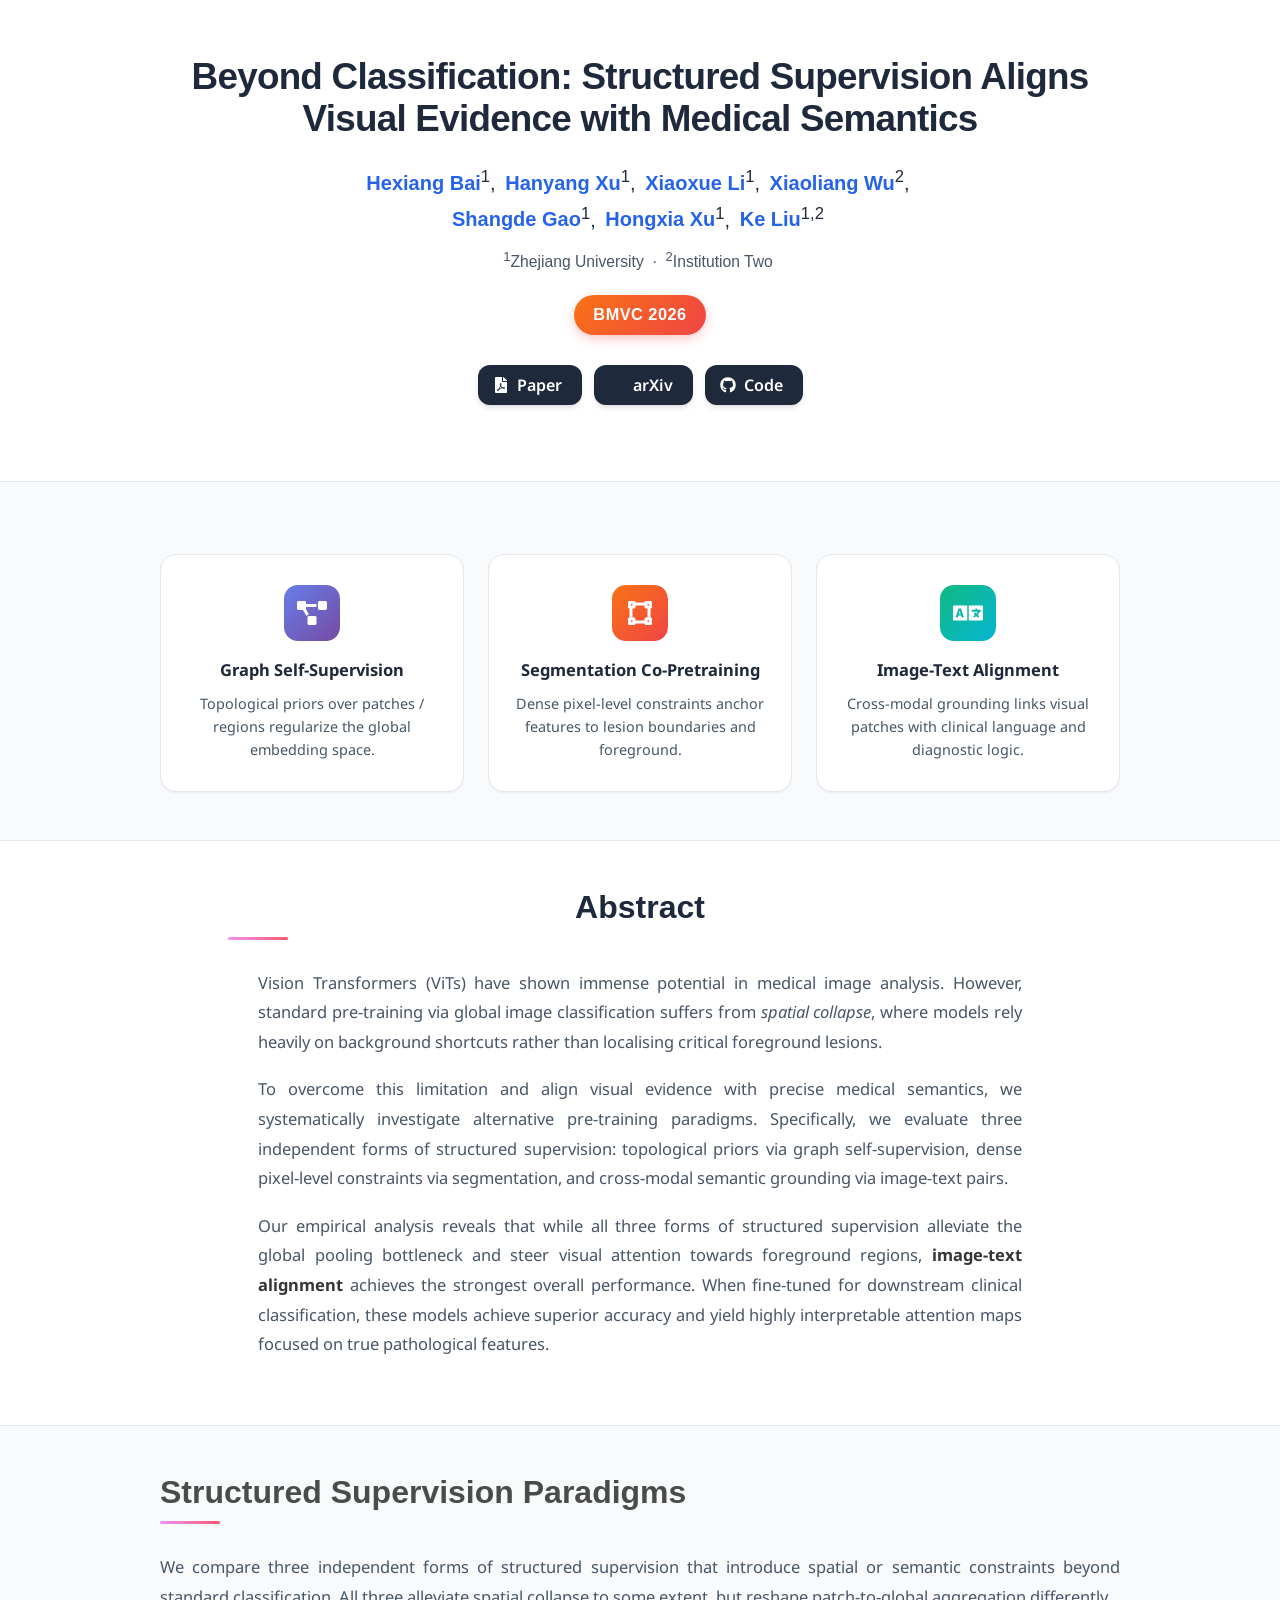
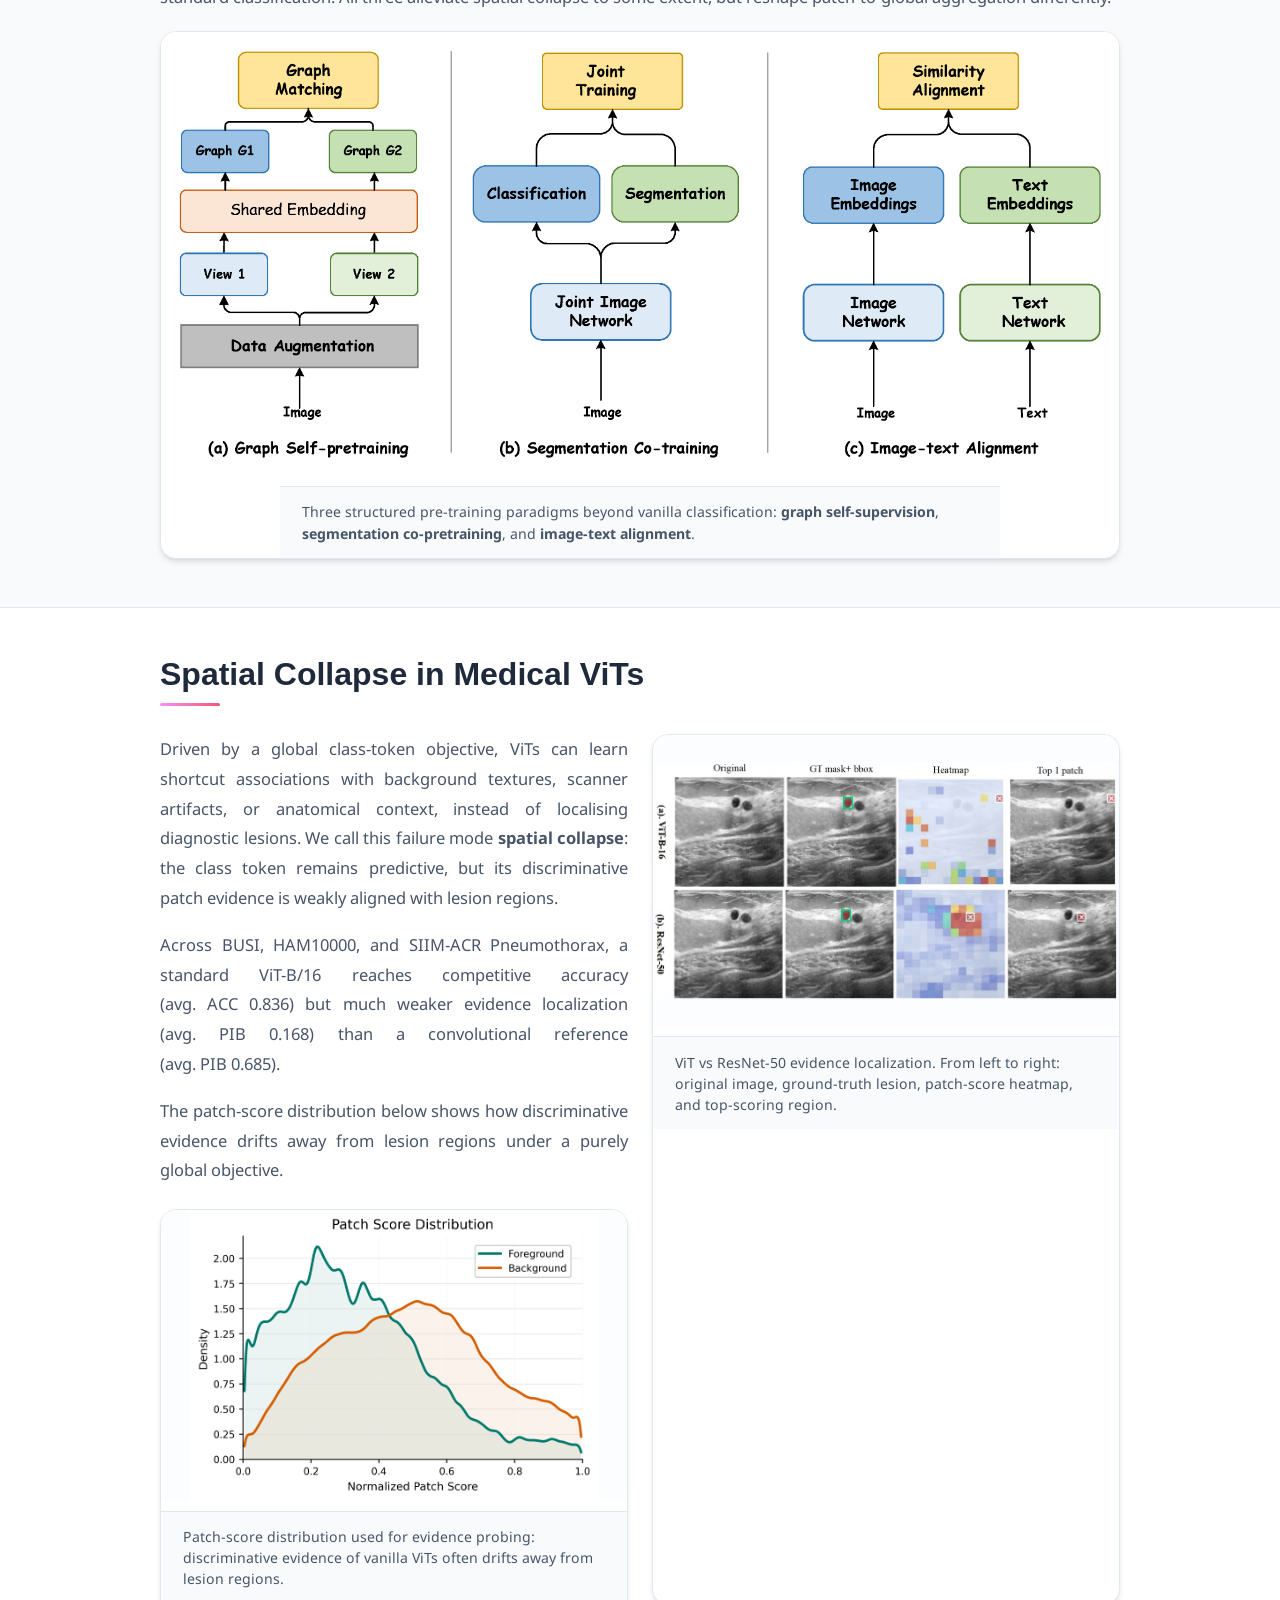
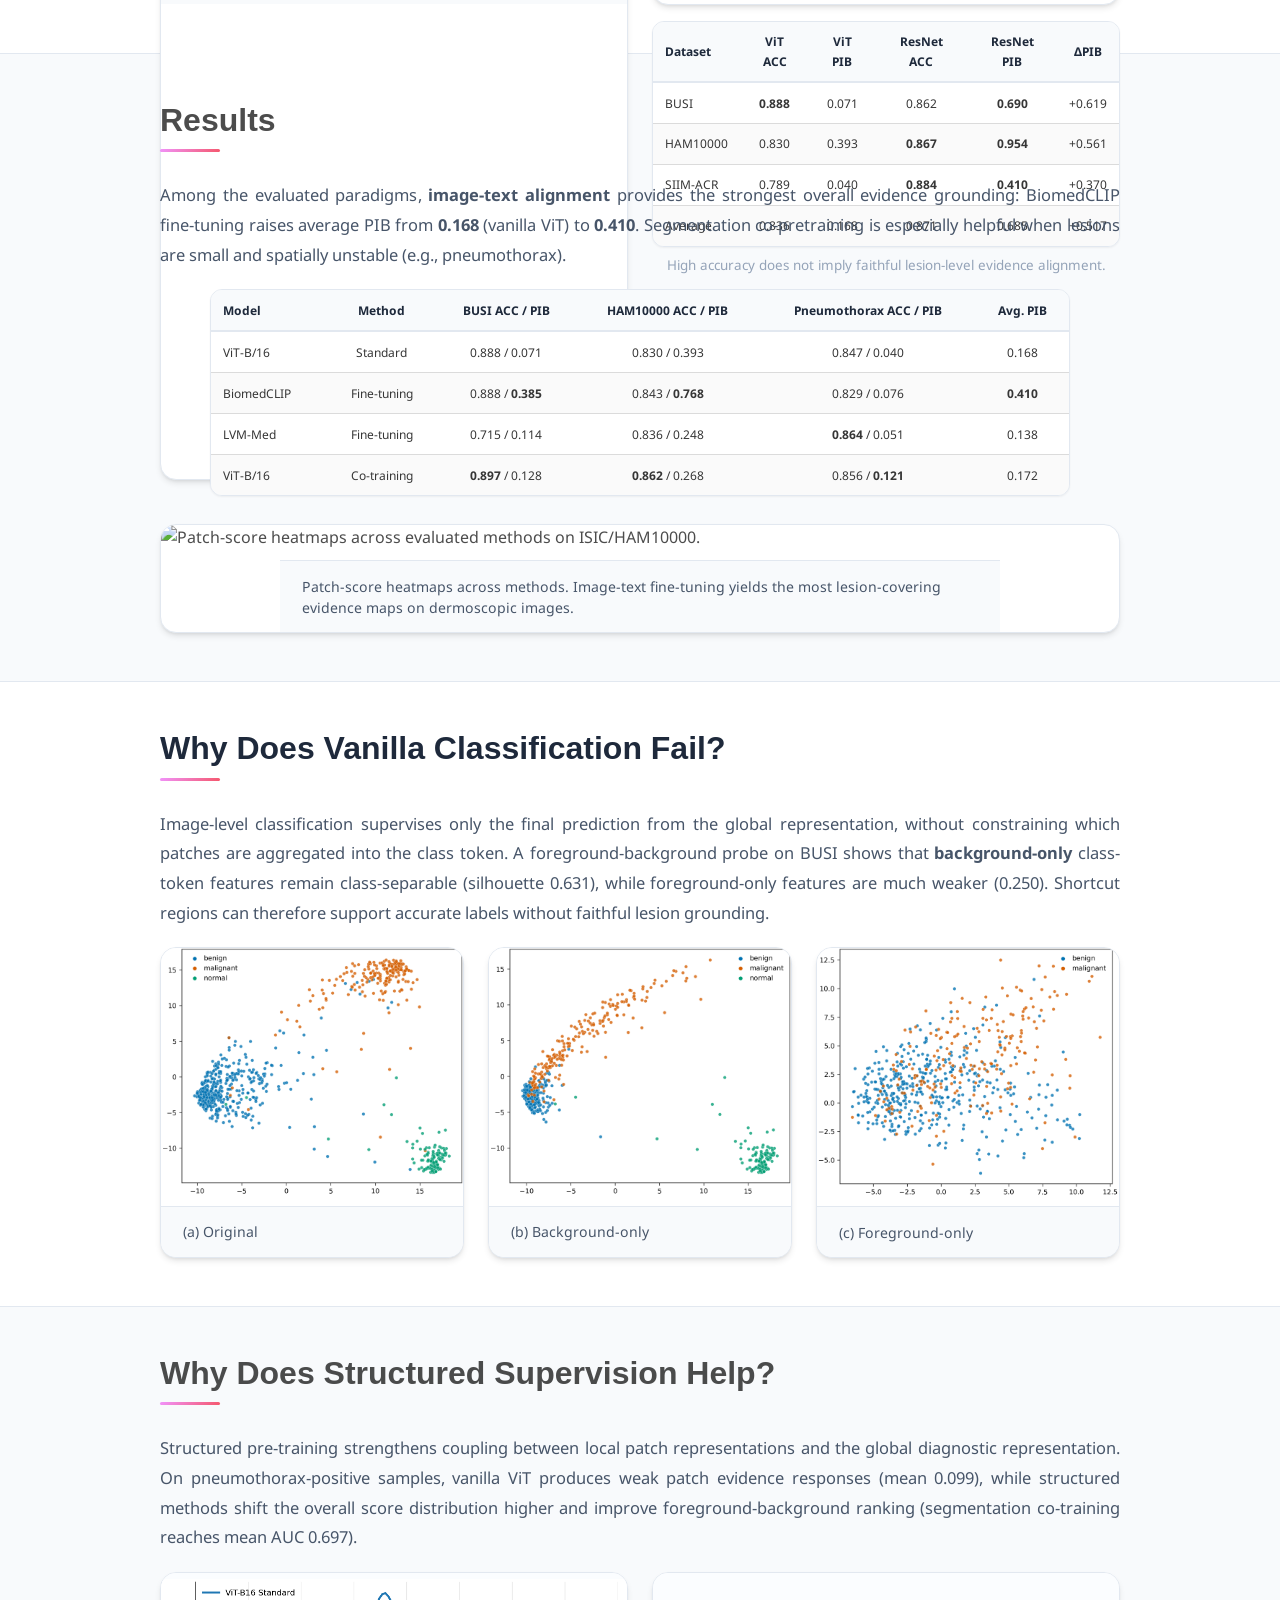
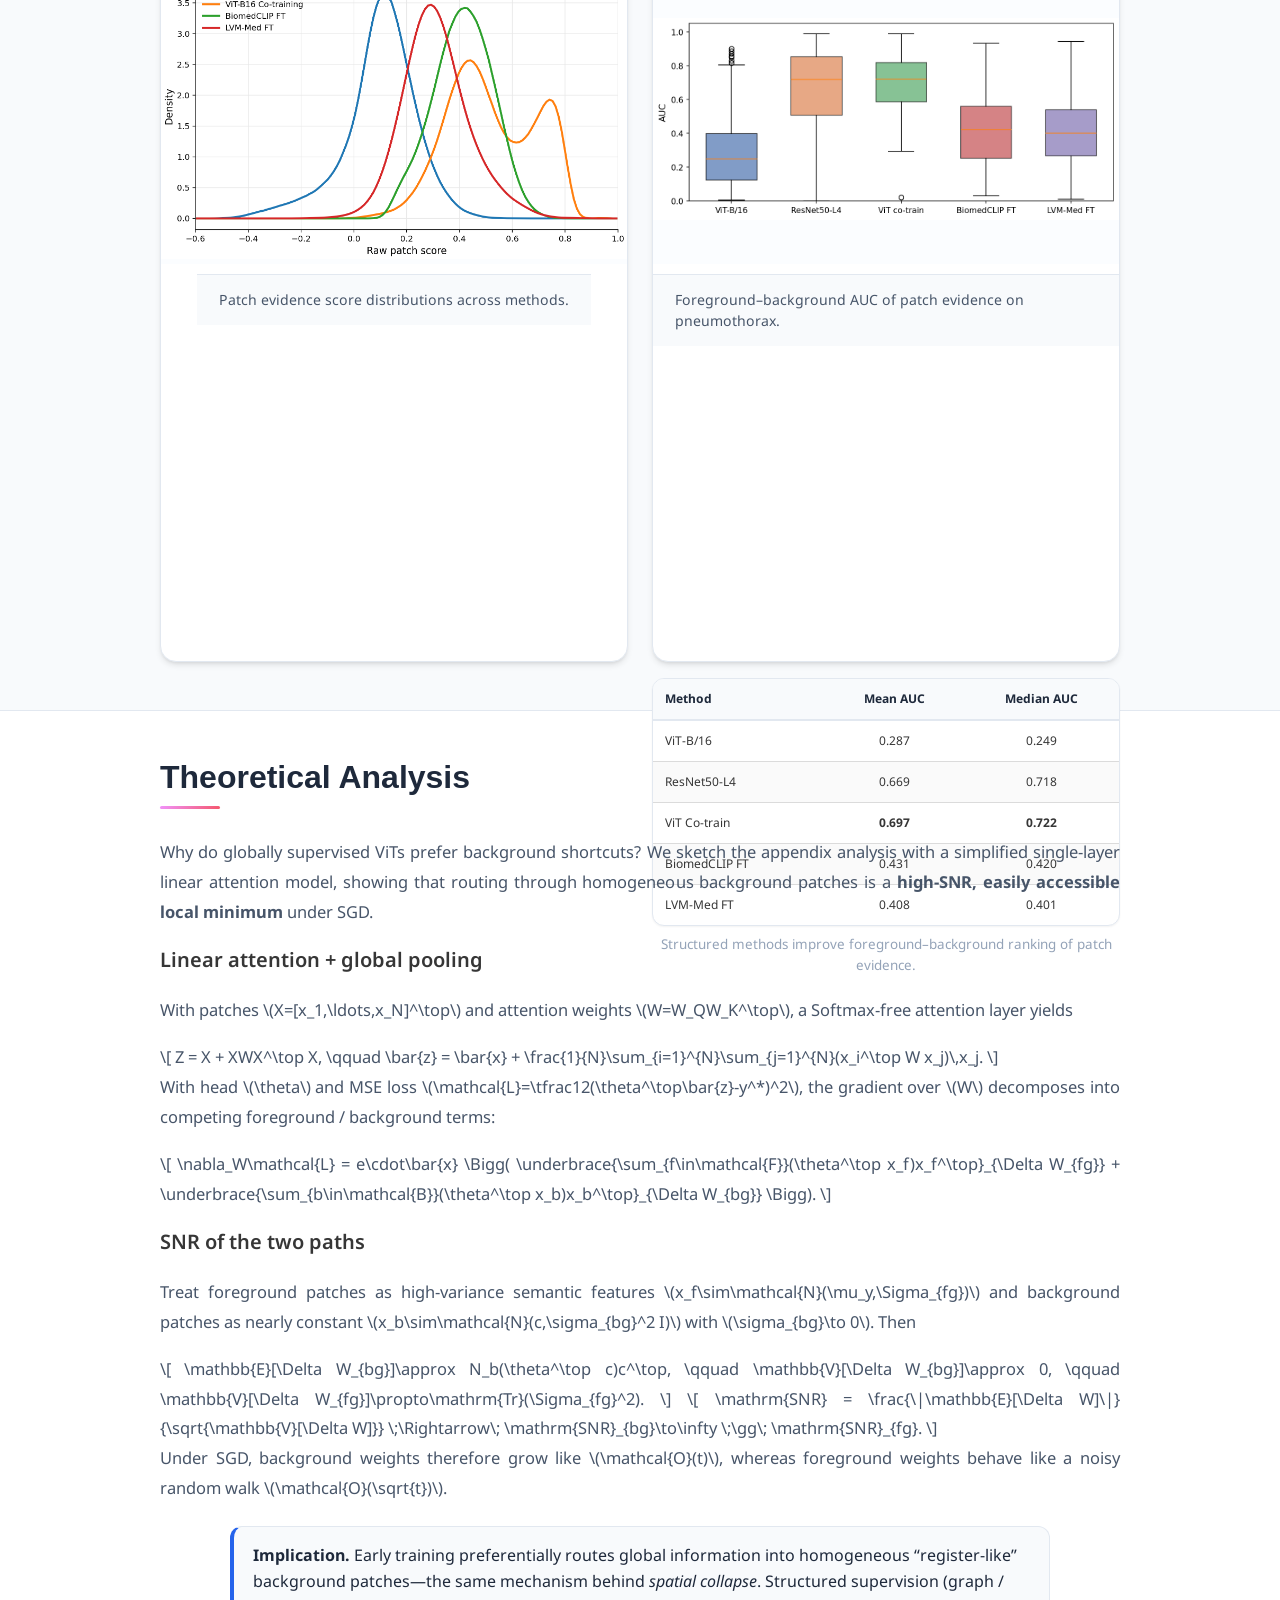
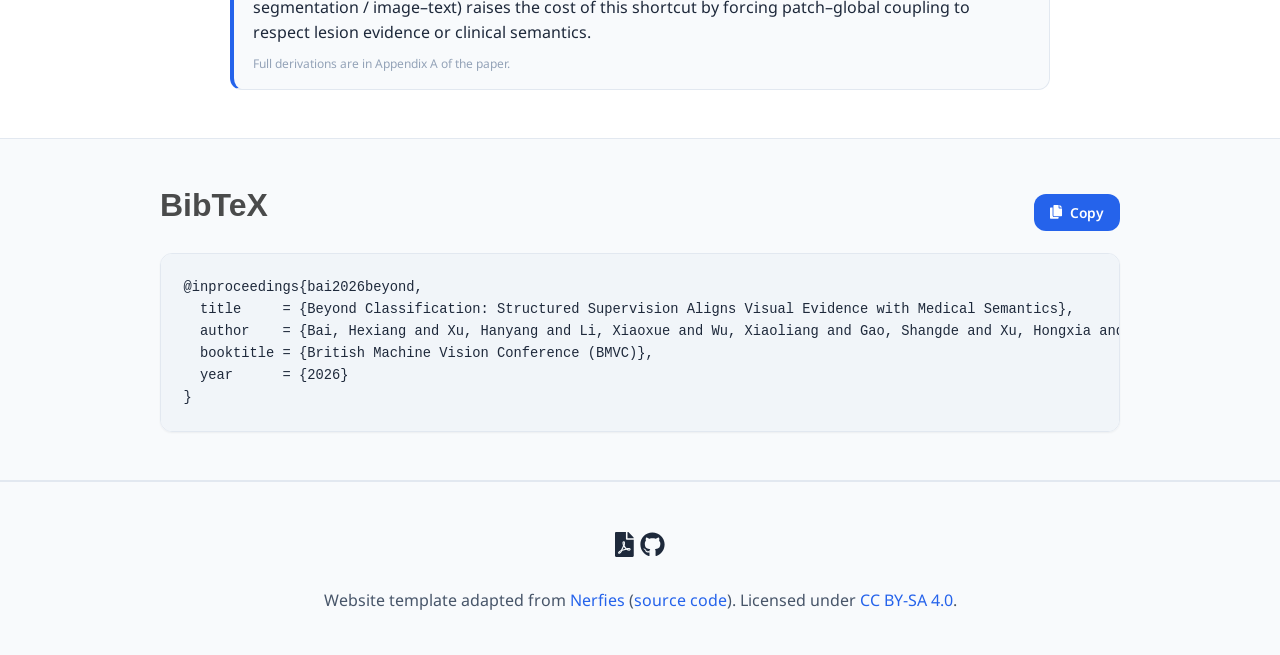
==== projects/Beyond-Classification/index.html @ f0ad997d "Bust CSS/JS cache" ====
<!DOCTYPE html>
<html lang="en">
<head>
  <meta charset="utf-8">
  <meta name="viewport" content="width=device-width, initial-scale=1">
  <meta name="description"
        content="Beyond Classification: Structured Supervision Aligns Visual Evidence with Medical Semantics. BMVC 2026.">
  <meta name="keywords" content="BMVC, Vision Transformer, Medical Imaging, Structured Supervision, Spatial Collapse, Image-Text Alignment">
  <title>Beyond Classification: Structured Supervision Aligns Visual Evidence with Medical Semantics</title>

  <link rel="preconnect" href="https://fonts.googleapis.com">
  <link rel="preconnect" href="https://fonts.gstatic.com" crossorigin>
  <link href="https://fonts.googleapis.com/css?family=Google+Sans:400,500,700|Noto+Sans:400,500,600,700&display=swap" rel="stylesheet">

  <link rel="stylesheet" href="./static/css/bulma.min.css">
  <link rel="stylesheet" href="./static/css/bulma-carousel.min.css">
  <link rel="stylesheet" href="./static/css/bulma-slider.min.css">
  <link rel="stylesheet" href="./static/css/fontawesome.all.min.css">
  <link rel="stylesheet" href="https://cdn.jsdelivr.net/gh/jpswalsh/academicons@1/css/academicons.min.css">
  <link rel="stylesheet" href="./static/css/index.css?v=20260819">
  <link rel="icon" href="./static/images/favicon.svg">

  <script defer src="https://ajax.googleapis.com/ajax/libs/jquery/3.5.1/jquery.min.js"></script>
  <script defer src="./static/js/fontawesome.all.min.js"></script>
  <script defer src="./static/js/bulma-carousel.min.js"></script>
  <script defer src="./static/js/bulma-slider.min.js"></script>
  <script defer src="./static/js/index.js?v=20260819"></script>
  <script>
    MathJax = {
      tex: { inlineMath: [['$', '$'], ['\\(', '\\)']], displayMath: [['$$', '$$'], ['\\[', '\\]']] },
      svg: { fontCache: 'global' }
    };
  </script>
  <script defer src="https://cdn.jsdelivr.net/npm/mathjax@3/es5/tex-svg.js"></script>
</head>
<body>

  <button class="scroll-to-top" onclick="scrollToTop()" title="Scroll to top" aria-label="Scroll to top">
    <i class="fas fa-chevron-up"></i>
  </button>

  <main id="main-content">

  <!-- ==================== Hero ==================== -->
  <section class="hero">
    <div class="hero-body">
      <div class="container is-max-desktop">
        <div class="columns is-centered">
          <div class="column has-text-centered">

            <h1 class="title is-1 publication-title">
              Beyond Classification: Structured Supervision Aligns Visual Evidence with Medical Semantics
            </h1>

            <!-- TODO: fill real affiliations / homepage links -->
            <div class="is-size-5 publication-authors">
              <span class="author-block"><a href="https://acenbai.github.io/HexiangBai.github.io/" target="_blank">Hexiang Bai</a><sup>1</sup>,</span>
              <span class="author-block"><a href="#">Hanyang Xu</a><sup>1</sup>,</span>
              <span class="author-block"><a href="#">Xiaoxue Li</a><sup>1</sup>,</span>
              <span class="author-block"><a href="#">Xiaoliang Wu</a><sup>2</sup>,</span>
              <br>
              <span class="author-block"><a href="#">Shangde Gao</a><sup>1</sup>,</span>
              <span class="author-block"><a href="#">Hongxia Xu</a><sup>1</sup>,</span>
              <span class="author-block"><a href="#">Ke Liu</a><sup>1,2</sup></span>
            </div>

            <div class="publication-authors affiliations">
              <span class="author-block">
                <sup>1</sup>Zhejiang University &nbsp;&middot;&nbsp;
                <sup>2</sup>Institution Two
              </span>
            </div>

            <div class="is-size-6 publication-authors" style="margin-top: 0.5rem;">
              <span class="publication-venue">BMVC 2026</span>
            </div>

            <!-- Action Buttons -->
            <div class="column has-text-centered" style="margin-top: 0.5rem;">
              <div class="publication-links">
                <span class="link-block">
                  <a href="./static/pdf/paper.pdf" target="_blank"
                    class="external-link button is-normal is-rounded is-dark">
                    <span class="icon"><i class="fas fa-file-pdf"></i></span>
                    <span>Paper</span>
                  </a>
                </span>
                <span class="link-block">
                  <a href="#" class="external-link button is-normal is-rounded is-dark" title="Coming soon">
                    <span class="icon"><i class="ai ai-arxiv"></i></span>
                    <span>arXiv</span>
                  </a>
                </span>
                <span class="link-block">
                  <a href="#" class="external-link button is-normal is-rounded is-dark" title="Coming soon">
                    <span class="icon"><i class="fab fa-github"></i></span>
                    <span>Code</span>
                  </a>
                </span>
              </div>
            </div>

          </div>
        </div>
      </div>
    </div>
  </section>

  <!-- ==================== Highlights ==================== -->
  <section class="section hero is-light">
    <div class="container is-max-desktop">
      <div class="highlights-grid">
        <div class="highlight-card">
          <div class="highlight-icon icon-graph">
            <i class="fas fa-project-diagram"></i>
          </div>
          <h4>Graph Self-Supervision</h4>
          <p>Topological priors over patches / regions regularize the global embedding space.</p>
        </div>
        <div class="highlight-card">
          <div class="highlight-icon icon-seg">
            <i class="fas fa-vector-square"></i>
          </div>
          <h4>Segmentation Co-Pretraining</h4>
          <p>Dense pixel-level constraints anchor features to lesion boundaries and foreground.</p>
        </div>
        <div class="highlight-card">
          <div class="highlight-icon icon-text">
            <i class="fas fa-language"></i>
          </div>
          <h4>Image-Text Alignment</h4>
          <p>Cross-modal grounding links visual patches with clinical language and diagnostic logic.</p>
        </div>
      </div>
    </div>
  </section>

  <!-- ==================== Abstract ==================== -->
  <section class="section">
    <div class="container is-max-desktop">
      <div class="columns is-centered has-text-centered">
        <div class="column is-four-fifths">
          <h2 class="title is-3">Abstract</h2>
          <div class="content has-text-justified">
            <p>
              Vision Transformers (ViTs) have shown immense potential in medical image analysis.
              However, standard pre-training via global image classification suffers from
              <i>spatial collapse</i>, where models rely heavily on background shortcuts rather than
              localising critical foreground lesions.
            </p>
            <p>
              To overcome this limitation and align visual evidence with precise medical semantics,
              we systematically investigate alternative pre-training paradigms. Specifically, we
              evaluate three independent forms of structured supervision: topological priors via
              graph self-supervision, dense pixel-level constraints via segmentation, and
              cross-modal semantic grounding via image-text pairs.
            </p>
            <p>
              Our empirical analysis reveals that while all three forms of structured supervision
              alleviate the global pooling bottleneck and steer visual attention towards foreground
              regions, <strong>image-text alignment</strong> achieves the strongest overall performance.
              When fine-tuned for downstream clinical classification, these models achieve superior
              accuracy and yield highly interpretable attention maps focused on true pathological features.
            </p>
          </div>
        </div>
      </div>
    </div>
  </section>

  <!-- ==================== Pipeline ==================== -->
  <section class="section hero is-light">
    <div class="container is-max-desktop">
      <div class="columns is-centered">
        <div class="column is-full-width">
          <h2 class="title is-3">Structured Supervision Paradigms</h2>
          <div class="content has-text-justified" style="margin-bottom: 1.25rem;">
            <p>
              We compare three independent forms of structured supervision that introduce spatial
              or semantic constraints beyond standard classification. All three alleviate spatial
              collapse to some extent, but reshape patch-to-global aggregation differently.
            </p>
          </div>
          <div class="figure-card">
            <img src="./static/images/pipeline.png"
                 alt="Overview of three structured pre-training paradigms."
                 loading="lazy">
            <div class="figure-caption">
              Three structured pre-training paradigms beyond vanilla classification:
              <b>graph self-supervision</b>, <b>segmentation co-pretraining</b>, and
              <b>image-text alignment</b>.
            </div>
          </div>
        </div>
      </div>
    </div>
  </section>

  <!-- ==================== Spatial Collapse ==================== -->
  <section class="section">
    <div class="container is-max-desktop">
      <div class="columns is-centered">
        <div class="column is-full-width">
          <h2 class="title is-3">Spatial Collapse in Medical ViTs</h2>
          <div class="columns fig-pair">
            <div class="column is-half">
              <div class="content has-text-justified">
                <p>
                  Driven by a global class-token objective, ViTs can learn shortcut associations with
                  background textures, scanner artifacts, or anatomical context, instead of localising
                  diagnostic lesions. We call this failure mode <b>spatial collapse</b>: the class token
                  remains predictive, but its discriminative patch evidence is weakly aligned with
                  lesion regions.
                </p>
                <p>
                  Across BUSI, HAM10000, and SIIM-ACR Pneumothorax, a standard ViT-B/16 reaches
                  competitive accuracy (avg.&nbsp;ACC&nbsp;0.836) but much weaker evidence localization
                  (avg.&nbsp;PIB&nbsp;0.168) than a convolutional reference (avg.&nbsp;PIB&nbsp;0.685).
                </p>
                <p>
                  The patch-score distribution below shows how discriminative evidence drifts away
                  from lesion regions under a purely global objective.
                </p>
              </div>
              <div class="figure-card" style="margin-top: 1rem;">
                <img src="./static/images/patch_score_distribution_BUSI_cvpr.png"
                     alt="Patch score distribution on BUSI."
                     loading="lazy">
                <div class="figure-caption">
                  Patch-score distribution used for evidence probing: discriminative evidence of
                  vanilla ViTs often drifts away from lesion regions.
                </div>
              </div>
            </div>
            <div class="column is-half">
              <div class="figure-card">
                <img src="./static/images/vit_res_heatmap.png"
                     alt="Qualitative comparison of ViT and ResNet evidence localization."
                     loading="lazy">
                <div class="figure-caption">
                  ViT vs ResNet-50 evidence localization. From left to right: original image,
                  ground-truth lesion, patch-score heatmap, and top-scoring region.
                </div>
              </div>
              <div class="table-wrap" style="margin-top: 1rem;">
                <table class="table is-striped is-fullwidth is-size-7">
                  <thead>
                    <tr>
                      <th>Dataset</th>
                      <th>ViT ACC</th>
                      <th>ViT PIB</th>
                      <th>ResNet ACC</th>
                      <th>ResNet PIB</th>
                      <th>ΔPIB</th>
                    </tr>
                  </thead>
                  <tbody>
                    <tr>
                      <td>BUSI</td>
                      <td><b>0.888</b></td>
                      <td>0.071</td>
                      <td>0.862</td>
                      <td><b>0.690</b></td>
                      <td>+0.619</td>
                    </tr>
                    <tr>
                      <td>HAM10000</td>
                      <td>0.830</td>
                      <td>0.393</td>
                      <td><b>0.867</b></td>
                      <td><b>0.954</b></td>
                      <td>+0.561</td>
                    </tr>
                    <tr>
                      <td>SIIM-ACR</td>
                      <td>0.789</td>
                      <td>0.040</td>
                      <td><b>0.884</b></td>
                      <td><b>0.410</b></td>
                      <td>+0.370</td>
                    </tr>
                    <tr>
                      <td>Average</td>
                      <td>0.836</td>
                      <td>0.168</td>
                      <td>0.871</td>
                      <td>0.685</td>
                      <td>+0.517</td>
                    </tr>
                  </tbody>
                </table>
              </div>
              <p class="table-caption">
                High accuracy does not imply faithful lesion-level evidence alignment.
              </p>
            </div>
          </div>

        </div>
      </div>
    </div>
  </section>

  <!-- ==================== Results ==================== -->
  <section class="section hero is-light">
    <div class="container is-max-desktop">
      <div class="columns is-centered">
        <div class="column is-full-width">
          <h2 class="title is-3">Results</h2>
          <div class="content has-text-justified" style="margin-bottom: 1.25rem;">
            <p>
              Among the evaluated paradigms, <b>image-text alignment</b> provides the strongest overall
              evidence grounding: BiomedCLIP fine-tuning raises average PIB from
              <b>0.168</b> (vanilla ViT) to <b>0.410</b>. Segmentation co-pretraining is especially
              helpful when lesions are small and spatially unstable (e.g., pneumothorax).
            </p>
          </div>

          <div class="table-wrap" style="margin-bottom: 1.75rem;">
            <table class="table is-striped is-fullwidth is-size-7">
              <thead>
                <tr>
                  <th>Model</th>
                  <th>Method</th>
                  <th>BUSI ACC / PIB</th>
                  <th>HAM10000 ACC / PIB</th>
                  <th>Pneumothorax ACC / PIB</th>
                  <th>Avg. PIB</th>
                </tr>
              </thead>
              <tbody>
                <tr>
                  <td>ViT-B/16</td>
                  <td>Standard</td>
                  <td>0.888 / 0.071</td>
                  <td>0.830 / 0.393</td>
                  <td>0.847 / 0.040</td>
                  <td>0.168</td>
                </tr>
                <tr>
                  <td>BiomedCLIP</td>
                  <td>Fine-tuning</td>
                  <td>0.888 / <b>0.385</b></td>
                  <td>0.843 / <b>0.768</b></td>
                  <td>0.829 / 0.076</td>
                  <td><b>0.410</b></td>
                </tr>
                <tr>
                  <td>LVM-Med</td>
                  <td>Fine-tuning</td>
                  <td>0.715 / 0.114</td>
                  <td>0.836 / 0.248</td>
                  <td><b>0.864</b> / 0.051</td>
                  <td>0.138</td>
                </tr>
                <tr>
                  <td>ViT-B/16</td>
                  <td>Co-training</td>
                  <td><b>0.897</b> / 0.128</td>
                  <td><b>0.862</b> / 0.268</td>
                  <td>0.856 / <b>0.121</b></td>
                  <td>0.172</td>
                </tr>
              </tbody>
            </table>
          </div>

          <div class="figure-card">
            <img src="./static/images/isic_four_methods_no_title_restyled.png"
                 alt="Patch-score heatmaps across evaluated methods on ISIC/HAM10000."
                 loading="lazy">
            <div class="figure-caption">
              Patch-score heatmaps across methods. Image-text fine-tuning yields the most
              lesion-covering evidence maps on dermoscopic images.
            </div>
          </div>
        </div>
      </div>
    </div>
  </section>

  <!-- ==================== Why Vanilla Fails ==================== -->
  <section class="section">
    <div class="container is-max-desktop">
      <div class="columns is-centered">
        <div class="column is-full-width">
          <h2 class="title is-3">Why Does Vanilla Classification Fail?</h2>
          <div class="content has-text-justified" style="margin-bottom: 1.25rem;">
            <p>
              Image-level classification supervises only the final prediction from the global
              representation, without constraining which patches are aggregated into the class token.
              A foreground-background probe on BUSI shows that <b>background-only</b> class-token
              features remain class-separable (silhouette 0.631), while foreground-only features are
              much weaker (0.250). Shortcut regions can therefore support accurate labels without
              faithful lesion grounding.
            </p>
          </div>

          <div class="columns">
            <div class="column">
              <div class="figure-card">
                <img src="./static/images/original_cls_pca.png" alt="PCA of original class tokens." loading="lazy">
                <div class="figure-caption">(a) Original</div>
              </div>
            </div>
            <div class="column">
              <div class="figure-card">
                <img src="./static/images/background_cls_pca.png" alt="PCA of background-only class tokens." loading="lazy">
                <div class="figure-caption">(b) Background-only</div>
              </div>
            </div>
            <div class="column">
              <div class="figure-card">
                <img src="./static/images/foreground_cls_pca.png" alt="PCA of foreground-only class tokens." loading="lazy">
                <div class="figure-caption">(c) Foreground-only</div>
              </div>
            </div>
          </div>
        </div>
      </div>
    </div>
  </section>

  <!-- ==================== Why Structured Helps ==================== -->
  <section class="section hero is-light">
    <div class="container is-max-desktop">
      <div class="columns is-centered">
        <div class="column is-full-width">
          <h2 class="title is-3">Why Does Structured Supervision Help?</h2>
          <div class="content has-text-justified" style="margin-bottom: 1.25rem;">
            <p>
              Structured pre-training strengthens coupling between local patch representations and
              the global diagnostic representation. On pneumothorax-positive samples, vanilla ViT
              produces weak patch evidence responses (mean 0.099), while structured methods shift
              the overall score distribution higher and improve foreground-background ranking
              (segmentation co-training reaches mean AUC 0.697).
            </p>
          </div>

          <div class="columns fig-pair">
            <div class="column">
              <div class="figure-card">
                <img src="./static/images/pneumothorax_raw_patch_score_distribution_four_models_no_title.png"
                     alt="Patch score distributions under different methods." loading="lazy">
                <div class="figure-caption">Patch evidence score distributions across methods.</div>
              </div>
            </div>
            <div class="column">
              <div class="figure-card">
                <img src="./static/images/pneumothorax_fg_bg_auc_boxplot_cvpr_exactold.png"
                     alt="Foreground-background AUC boxplot." loading="lazy">
                <div class="figure-caption">Foreground–background AUC of patch evidence on pneumothorax.</div>
              </div>
              <div class="table-wrap" style="margin-top: 1rem;">
                <table class="table is-striped is-fullwidth is-size-7">
                  <thead>
                    <tr>
                      <th>Method</th>
                      <th>Mean AUC</th>
                      <th>Median AUC</th>
                    </tr>
                  </thead>
                  <tbody>
                    <tr>
                      <td>ViT-B/16</td>
                      <td>0.287</td>
                      <td>0.249</td>
                    </tr>
                    <tr>
                      <td>ResNet50-L4</td>
                      <td>0.669</td>
                      <td>0.718</td>
                    </tr>
                    <tr>
                      <td>ViT Co-train</td>
                      <td><b>0.697</b></td>
                      <td><b>0.722</b></td>
                    </tr>
                    <tr>
                      <td>BiomedCLIP FT</td>
                      <td>0.431</td>
                      <td>0.420</td>
                    </tr>
                    <tr>
                      <td>LVM-Med FT</td>
                      <td>0.408</td>
                      <td>0.401</td>
                    </tr>
                  </tbody>
                </table>
              </div>
              <p class="table-caption">
                Structured methods improve foreground–background ranking of patch evidence.
              </p>
            </div>
          </div>
        </div>
      </div>
    </div>
  </section>

  <!-- ==================== Theoretical Analysis ==================== -->
  <section class="section">
    <div class="container is-max-desktop">
      <div class="columns is-centered">
        <div class="column is-full-width">
          <h2 class="title is-3">Theoretical Analysis</h2>
          <div class="content has-text-justified">
            <p>
              Why do globally supervised ViTs prefer background shortcuts?
              We sketch the appendix analysis with a simplified single-layer linear attention
              model, showing that routing through homogeneous background patches is a
              <b>high-SNR, easily accessible local minimum</b> under SGD.
            </p>

            <h3 class="title is-5" style="margin-top:1.4rem;">Linear attention + global pooling</h3>
            <p>
              With patches \(X=[x_1,\ldots,x_N]^\top\) and attention weights
              \(W=W_QW_K^\top\), a Softmax-free attention layer yields
            </p>
            \[
              Z = X + XWX^\top X,
              \qquad
              \bar{z}
              =
              \bar{x}
              +
              \frac{1}{N}\sum_{i=1}^{N}\sum_{j=1}^{N}(x_i^\top W x_j)\,x_j.
            \]
            <p>
              With head \(\theta\) and MSE loss \(\mathcal{L}=\tfrac12(\theta^\top\bar{z}-y^*)^2\),
              the gradient over \(W\) decomposes into competing foreground / background terms:
            </p>
            \[
              \nabla_W\mathcal{L}
              =
              e\cdot\bar{x}
              \Bigg(
                \underbrace{\sum_{f\in\mathcal{F}}(\theta^\top x_f)x_f^\top}_{\Delta W_{fg}}
                +
                \underbrace{\sum_{b\in\mathcal{B}}(\theta^\top x_b)x_b^\top}_{\Delta W_{bg}}
              \Bigg).
            \]

            <h3 class="title is-5" style="margin-top:1.4rem;">SNR of the two paths</h3>
            <p>
              Treat foreground patches as high-variance semantic features
              \(x_f\sim\mathcal{N}(\mu_y,\Sigma_{fg})\) and background patches as nearly constant
              \(x_b\sim\mathcal{N}(c,\sigma_{bg}^2 I)\) with \(\sigma_{bg}\to 0\). Then
            </p>
            \[
              \mathbb{E}[\Delta W_{bg}]\approx N_b(\theta^\top c)c^\top,
              \qquad
              \mathbb{V}[\Delta W_{bg}]\approx 0,
              \qquad
              \mathbb{V}[\Delta W_{fg}]\propto\mathrm{Tr}(\Sigma_{fg}^2).
            \]
            \[
              \mathrm{SNR}
              =
              \frac{\|\mathbb{E}[\Delta W]\|}{\sqrt{\mathbb{V}[\Delta W]}}
              \;\Rightarrow\;
              \mathrm{SNR}_{bg}\to\infty \;\gg\; \mathrm{SNR}_{fg}.
            \]
            <p>
              Under SGD, background weights therefore grow like \(\mathcal{O}(t)\), whereas
              foreground weights behave like a noisy random walk \(\mathcal{O}(\sqrt{t})\).
            </p>
          </div>

          <div class="theory-note">
            <p style="margin-bottom:0.5rem;">
              <b>Implication.</b>
              Early training preferentially routes global information into homogeneous
              “register-like” background patches—the same mechanism behind
              <i>spatial collapse</i>. Structured supervision (graph / segmentation / image–text)
              raises the cost of this shortcut by forcing patch–global coupling to respect
              lesion evidence or clinical semantics.
            </p>
            <p class="is-size-7" style="margin-bottom:0; color:#94a3b8;">
              Full derivations are in Appendix&nbsp;A of the paper.
            </p>
          </div>
        </div>
      </div>
    </div>
  </section>

  <!-- ==================== BibTeX ==================== -->
  <section class="section hero is-light" id="BibTeX">
    <div class="container is-max-desktop content">
      <div class="bibtex-header">
        <h2 class="title is-3" style="margin-bottom:0;">BibTeX</h2>
        <button class="copy-bibtex-btn" onclick="copyBibTeX()" title="Copy BibTeX to clipboard">
          <i class="fas fa-copy"></i>
          <span class="copy-text">Copy</span>
        </button>
      </div>
      <pre id="bibtex-code"><code>@inproceedings{bai2026beyond,
  title     = {Beyond Classification: Structured Supervision Aligns Visual Evidence with Medical Semantics},
  author    = {Bai, Hexiang and Xu, Hanyang and Li, Xiaoxue and Wu, Xiaoliang and Gao, Shangde and Xu, Hongxia and Liu, Ke},
  booktitle = {British Machine Vision Conference (BMVC)},
  year      = {2026}
}</code></pre>
    </div>
  </section>

  </main>

  <!-- ==================== Footer ==================== -->
  <footer class="footer">
    <div class="container">
      <div class="content has-text-centered">
        <a class="icon-link" href="./static/pdf/paper.pdf">
          <i class="fas fa-file-pdf"></i>
        </a>
        <a class="icon-link" href="https://github.com/AcenBai" class="external-link">
          <i class="fab fa-github"></i>
        </a>
      </div>
      <div class="columns is-centered">
        <div class="column is-8">
          <div class="content has-text-centered">
            <p>
              Website template adapted from
              <a href="https://nerfies.github.io">Nerfies</a>
              (<a href="https://github.com/nerfies/nerfies.github.io">source code</a>).
              Licensed under
              <a rel="license" href="http://creativecommons.org/licenses/by-sa/4.0/">CC BY-SA 4.0</a>.
            </p>
          </div>
        </div>
      </div>
    </div>
  </footer>

</body>
</html>
---- projects/Beyond-Classification/static/css/index.css ----
/* ===== Design Tokens ===== */
:root {
  --primary: #2563eb;
  --primary-hover: #1d4ed8;
  --accent: #0ea5e9;
  --text-primary: #1e293b;
  --text-secondary: #475569;
  --text-light: #94a3b8;
  --bg-primary: #ffffff;
  --bg-secondary: #f8fafc;
  --bg-accent: #f1f5f9;
  --border: #e2e8f0;
  --shadow-sm: 0 1px 2px 0 rgb(0 0 0 / 0.05);
  --shadow-md: 0 4px 6px -1px rgb(0 0 0 / 0.1), 0 2px 4px -2px rgb(0 0 0 / 0.1);
  --shadow-lg: 0 10px 15px -3px rgb(0 0 0 / 0.1), 0 4px 6px -4px rgb(0 0 0 / 0.1);
  --shadow-xl: 0 20px 25px -5px rgb(0 0 0 / 0.1), 0 8px 10px -6px rgb(0 0 0 / 0.1);
  --gradient-accent: linear-gradient(135deg, #f093fb 0%, #f5576c 100%);
  --gradient-primary: linear-gradient(135deg, #667eea 0%, #764ba2 100%);
  --gradient-warm: linear-gradient(135deg, #f97316 0%, #ef4444 100%);
  --gradient-cool: linear-gradient(135deg, #10b981 0%, #06b6d4 100%);
  --radius: 12px;
  --radius-lg: 16px;
  --ease: all 0.3s cubic-bezier(0.4, 0, 0.2, 1);
}

/* ===== Base ===== */
html {
  scroll-behavior: smooth;
}

body {
  font-family: 'Noto Sans', 'Inter', -apple-system, BlinkMacSystemFont, sans-serif;
  color: var(--text-primary);
  line-height: 1.6;
  background: var(--bg-primary);
  -webkit-font-smoothing: antialiased;
  -moz-osx-font-smoothing: grayscale;
}

/* ===== Sections ===== */
.hero.is-light,
section.hero.is-light {
  background: var(--bg-secondary);
  border-top: 1px solid var(--border);
  border-bottom: 1px solid var(--border);
}

.hero-body {
  padding: 3.5rem 1.5rem;
}

/* ===== Section Titles ===== */
.title.is-3 {
  font-family: 'Google Sans', 'Inter', sans-serif !important;
  font-weight: 700 !important;
  color: var(--text-primary);
  margin-bottom: 1.75rem !important;
  position: relative;
  padding-bottom: 0.9rem;
}

.has-text-centered .title.is-3::after,
.has-text-centered > .title.is-3::after {
  content: '';
  position: absolute;
  bottom: 0;
  left: 50%;
  transform: translateX(-50%);
  width: 60px;
  height: 3px;
  background: var(--gradient-accent);
  border-radius: 2px;
}

.columns .title.is-3::after {
  content: '';
  position: absolute;
  bottom: 0;
  left: 0;
  width: 60px;
  height: 3px;
  background: var(--gradient-accent);
  border-radius: 2px;
}

/* ===== Publication Header ===== */
.publication-title {
  font-family: 'Google Sans', 'Inter', sans-serif !important;
  font-weight: 800 !important;
  color: var(--text-primary) !important;
  margin-bottom: 1.4rem !important;
  line-height: 1.15 !important;
  letter-spacing: -0.02em;
  font-size: clamp(1.6rem, 3vw, 2.3rem) !important;
  max-width: 960px;
  margin-left: auto;
  margin-right: auto;
}

.publication-authors {
  font-family: 'Google Sans', 'Inter', sans-serif !important;
  font-weight: 500;
  margin-bottom: 0.6rem;
  line-height: 1.7;
}

.publication-authors a {
  color: var(--primary) !important;
  text-decoration: none;
  font-weight: 600;
  transition: var(--ease);
  position: relative;
}

.publication-authors a::after {
  content: '';
  position: absolute;
  width: 0;
  height: 2px;
  bottom: -2px;
  left: 0;
  background: var(--gradient-accent);
  transition: var(--ease);
}

.publication-authors a:hover::after {
  width: 100%;
}

.publication-authors a:hover {
  color: var(--primary-hover) !important;
}

.author-block {
  display: inline-block;
  margin-right: 0.25rem;
}

.affiliations {
  color: var(--text-secondary);
  font-size: 0.98rem;
}

/* ===== Venue Badge ===== */
.publication-venue {
  display: inline-block;
  margin-top: 0.6rem;
  padding: 0.4rem 1.2rem;
  background: var(--gradient-warm);
  color: #fff !important;
  font-weight: 700;
  font-size: 1.02rem;
  border-radius: 24px;
  letter-spacing: 0.03em;
  box-shadow: 0 4px 14px -3px rgba(239, 68, 68, 0.45);
  animation: venuePulse 3s ease-in-out infinite;
}

@keyframes venuePulse {
  0%, 100% { box-shadow: 0 4px 14px -3px rgba(239, 68, 68, 0.45); }
  50% { box-shadow: 0 4px 20px -3px rgba(239, 68, 68, 0.65); }
}

/* ===== Buttons ===== */
.button {
  border-radius: var(--radius) !important;
  font-weight: 600 !important;
  transition: var(--ease) !important;
  border: 2px solid transparent !important;
  position: relative;
  overflow: hidden;
}

.button.is-dark {
  background: var(--text-primary) !important;
  border: none !important;
  color: white !important;
  box-shadow: var(--shadow-md);
}

.button.is-dark:hover {
  transform: translateY(-2px);
  box-shadow: var(--shadow-lg);
  background: var(--primary) !important;
}

.button.is-dark:active {
  transform: translateY(0);
}

.link-block a {
  margin: 8px 4px;
}

/* ===== Content ===== */
.content.has-text-justified {
  font-size: 1.03rem;
  line-height: 1.8;
  color: var(--text-secondary);
}

.content.has-text-justified p {
  margin-bottom: 1.1rem;
}

.content.has-text-justified ul {
  margin-top: 0.4rem;
}

.content.has-text-justified li + li {
  margin-top: 0.45rem;
}

/* ===== Highlights Grid ===== */
.highlights-grid {
  display: grid;
  grid-template-columns: repeat(3, 1fr);
  gap: 1.5rem;
  margin-top: 1.5rem;
}

.highlight-card {
  background: var(--bg-primary);
  border: 1px solid var(--border);
  border-radius: var(--radius-lg);
  padding: 1.9rem 1.4rem;
  text-align: center;
  transition: var(--ease);
  box-shadow: var(--shadow-sm);
}

.highlight-card:hover {
  transform: translateY(-4px);
  box-shadow: var(--shadow-lg);
  border-color: var(--primary);
}

.highlight-icon {
  width: 56px;
  height: 56px;
  border-radius: 14px;
  display: inline-flex;
  align-items: center;
  justify-content: center;
  font-size: 1.5rem;
  margin-bottom: 1rem;
  color: #fff;
}

.highlight-icon.icon-graph {
  background: var(--gradient-primary);
}

.highlight-icon.icon-seg {
  background: var(--gradient-warm);
}

.highlight-icon.icon-text {
  background: var(--gradient-cool);
}

.highlight-card h4 {
  font-weight: 700;
  font-size: 1.03rem;
  color: var(--text-primary);
  margin-bottom: 0.5rem;
}

.highlight-card p {
  color: var(--text-secondary);
  font-size: 0.9rem;
  line-height: 1.6;
  margin: 0;
}

/* ===== Figure Cards ===== */
.figure-card {
  background: var(--bg-primary);
  border: 1px solid var(--border);
  border-radius: var(--radius-lg);
  overflow: hidden;
  box-shadow: var(--shadow-md);
  transition: var(--ease);
}

.figure-card:hover {
  transform: translateY(-3px);
  box-shadow: var(--shadow-xl);
}

.figure-card img {
  width: 100%;
  display: block;
}

.figure-card .figure-caption {
  padding: 0.9rem 1.4rem;
  font-size: 0.88rem;
  color: var(--text-secondary);
  border-top: 1px solid var(--border);
  background: var(--bg-secondary);
  line-height: 1.5;
}

/* plain centered figure (no card) */
.figure {
  margin: 1.1rem auto 0.3rem;
  text-align: center;
}

.figure img {
  display: block;
  margin: 0 auto;
  height: auto;
  border-radius: var(--radius);
}

/* paired figures forced to identical display height, no crop (letterbox on light bg) */
.fig-pair .figure-card {
  display: flex;
  flex-direction: column;
  height: 100%;
}

.fig-pair .figure-card img {
  width: 100%;
  aspect-ratio: 16 / 10;
  object-fit: contain;
  background: #fbfdff;
  display: block;
}

.figure-caption {
  margin: 0.6rem auto 0;
  max-width: 720px;
  color: var(--text-secondary);
  font-size: 0.88rem;
  line-height: 1.5;
}

/* ===== Tables ===== */
.table-wrap {
  margin: 1.2rem auto 0.3rem;
  max-width: 860px;
  background: var(--bg-primary);
  border: 1px solid var(--border);
  border-radius: var(--radius);
  overflow: hidden;
  box-shadow: var(--shadow-sm);
}

.table-wrap .table {
  background: transparent;
  margin-bottom: 0 !important;
}

.table-wrap .table th {
  background: var(--bg-secondary);
  color: var(--text-primary);
  font-weight: 700;
  border-bottom: 2px solid var(--border) !important;
}

.table-wrap .table th,
.table-wrap .table td {
  vertical-align: middle;
  text-align: center;
  padding: 0.65rem 0.75rem;
}

.table-wrap .table th:first-child,
.table-wrap .table td:first-child {
  text-align: left;
}

.table-caption {
  color: var(--text-light);
  font-size: 0.84rem;
  text-align: center;
  margin-top: 0.5rem;
}

/* ===== Theory note ===== */
.theory-note {
  margin: 1.2rem auto 0;
  max-width: 820px;
  background: var(--bg-secondary);
  border: 1px solid var(--border);
  border-left: 4px solid var(--primary);
  border-radius: var(--radius);
  padding: 1rem 1.2rem;
}

.theory-note p:last-child {
  margin-bottom: 0;
}

.mjx-container, .MathJax {
  overflow-x: auto;
  overflow-y: hidden;
  max-width: 100%;
}

/* ===== BibTeX ===== */
.bibtex-header {
  display: flex;
  justify-content: space-between;
  align-items: center;
  margin-bottom: 1rem;
}

.bibtex-header .title {
  margin-bottom: 0 !important;
}

pre {
  background: var(--bg-accent) !important;
  border: 1px solid var(--border) !important;
  border-radius: var(--radius) !important;
  padding: 1.4rem !important;
  font-size: 0.86rem !important;
  overflow-x: auto;
  box-shadow: var(--shadow-sm);
}

code {
  background: var(--bg-accent) !important;
  color: var(--text-primary) !important;
  font-family: 'SF Mono', 'Monaco', 'Cascadia Code', 'Roboto Mono', monospace !important;
}

.copy-bibtex-btn {
  background: var(--primary);
  color: white;
  border: none;
  border-radius: var(--radius);
  padding: 0.55rem 1rem;
  font-size: 0.86rem;
  font-weight: 600;
  cursor: pointer;
  transition: var(--ease);
  display: inline-flex;
  align-items: center;
  gap: 0.5rem;
  font-family: inherit;
}

.copy-bibtex-btn:hover {
  background: var(--primary-hover);
  transform: translateY(-2px);
  box-shadow: var(--shadow-md);
}

.copy-bibtex-btn.copied {
  background: #10b981;
}

/* ===== Scroll to Top ===== */
.scroll-to-top {
  position: fixed;
  bottom: 2rem;
  right: 2rem;
  width: 48px;
  height: 48px;
  background: var(--primary);
  color: white;
  border: none;
  border-radius: 50%;
  cursor: pointer;
  opacity: 0;
  visibility: hidden;
  transition: var(--ease);
  z-index: 999;
  display: flex;
  align-items: center;
  justify-content: center;
  font-size: 1.1rem;
  box-shadow: var(--shadow-lg);
}

.scroll-to-top:hover {
  background: var(--primary-hover);
  transform: translateY(-3px);
  box-shadow: var(--shadow-xl);
}

.scroll-to-top.visible {
  opacity: 1;
  visibility: visible;
}

/* ===== Footer ===== */
.footer {
  background: var(--bg-secondary) !important;
  border-top: 1px solid var(--border);
  padding: 2.6rem 1.5rem !important;
}

.footer .content {
  color: var(--text-secondary);
}

.footer a {
  color: var(--primary);
  transition: var(--ease);
}

.footer a:hover {
  color: var(--primary-hover);
}

.footer .icon-link {
  font-size: 25px;
  color: var(--text-primary);
}

/* ===== Animations ===== */
@keyframes fadeInUp {
  from { opacity: 0; transform: translateY(24px); }
  to { opacity: 1; transform: translateY(0); }
}

.hero-body,
.section > .container {
  animation: fadeInUp 0.6s ease-out both;
}

section:nth-child(2) > .container { animation-delay: 0.05s; }
section:nth-child(3) > .container { animation-delay: 0.1s; }
section:nth-child(4) > .container { animation-delay: 0.15s; }
section:nth-child(5) > .container { animation-delay: 0.2s; }

/* ===== Responsive ===== */
@media screen and (max-width: 768px) {
  .hero-body { padding: 2rem 1rem; }
  .publication-title { font-size: 1.7rem !important; line-height: 1.2 !important; }
  .highlights-grid { grid-template-columns: 1fr; gap: 1rem; }
  .button { margin: 0.25rem !important; font-size: 0.875rem !important; }
  .content.has-text-justified { font-size: 1rem; }
}

@media screen and (max-width: 480px) {
  .publication-title { font-size: 1.45rem !important; }
  .link-block { display: block; margin-bottom: 0.5rem; }
  .button { width: 100%; justify-content: center; }
}

@media print {
  .scroll-to-top { display: none; }
  .hero, .section { animation: none; }
  .button { box-shadow: none !important; }
}
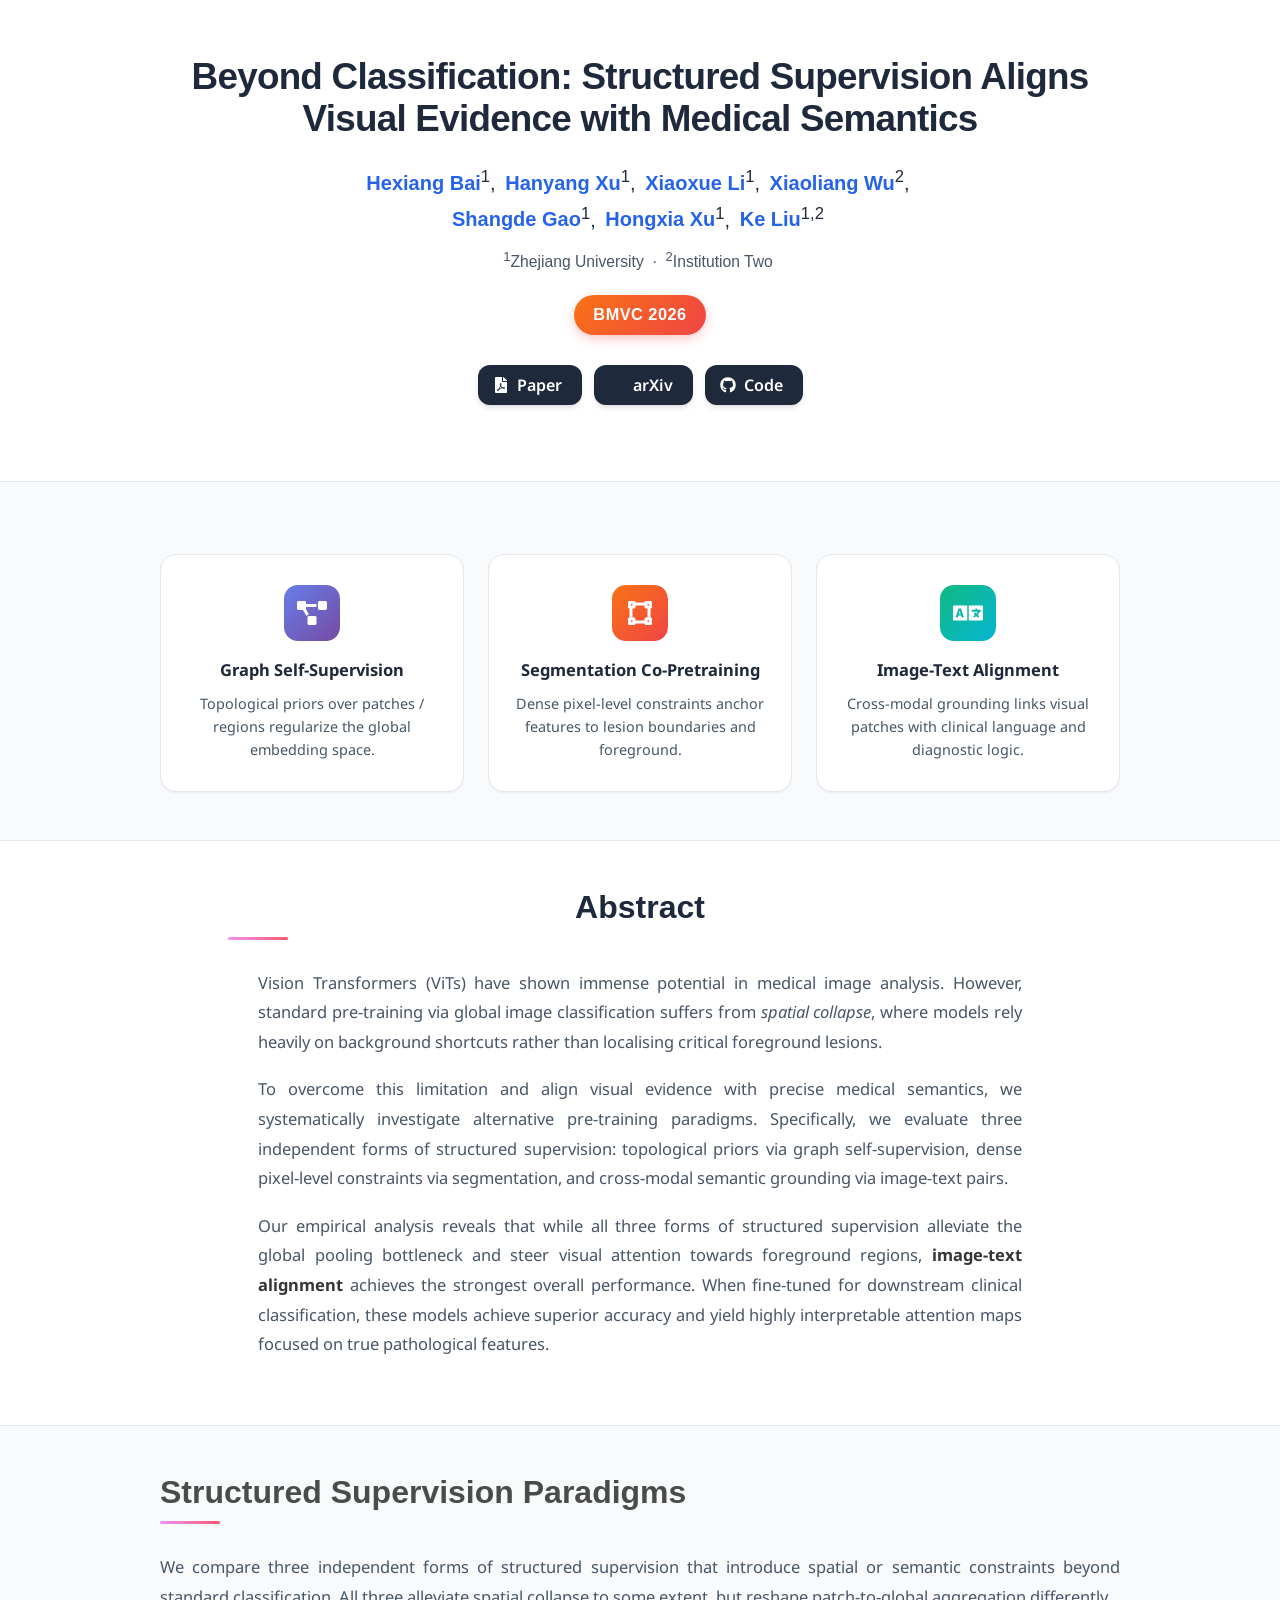
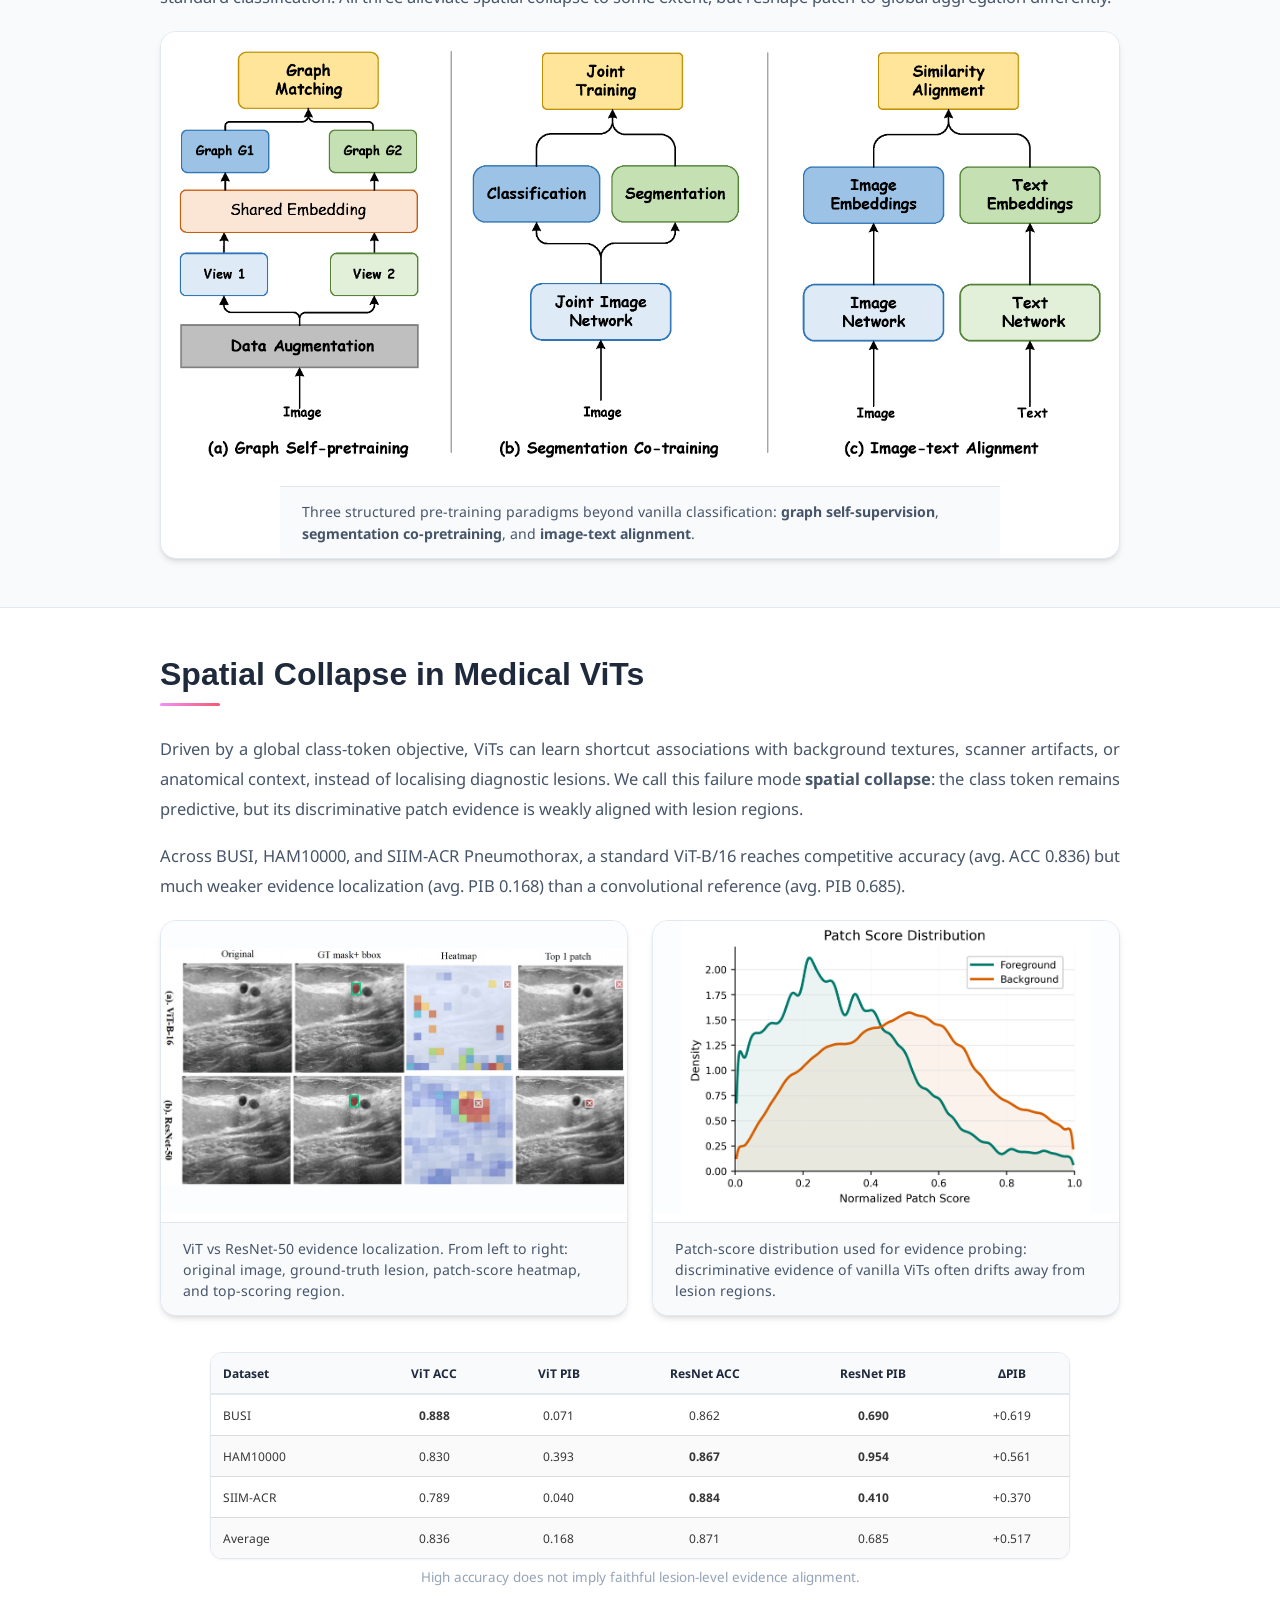
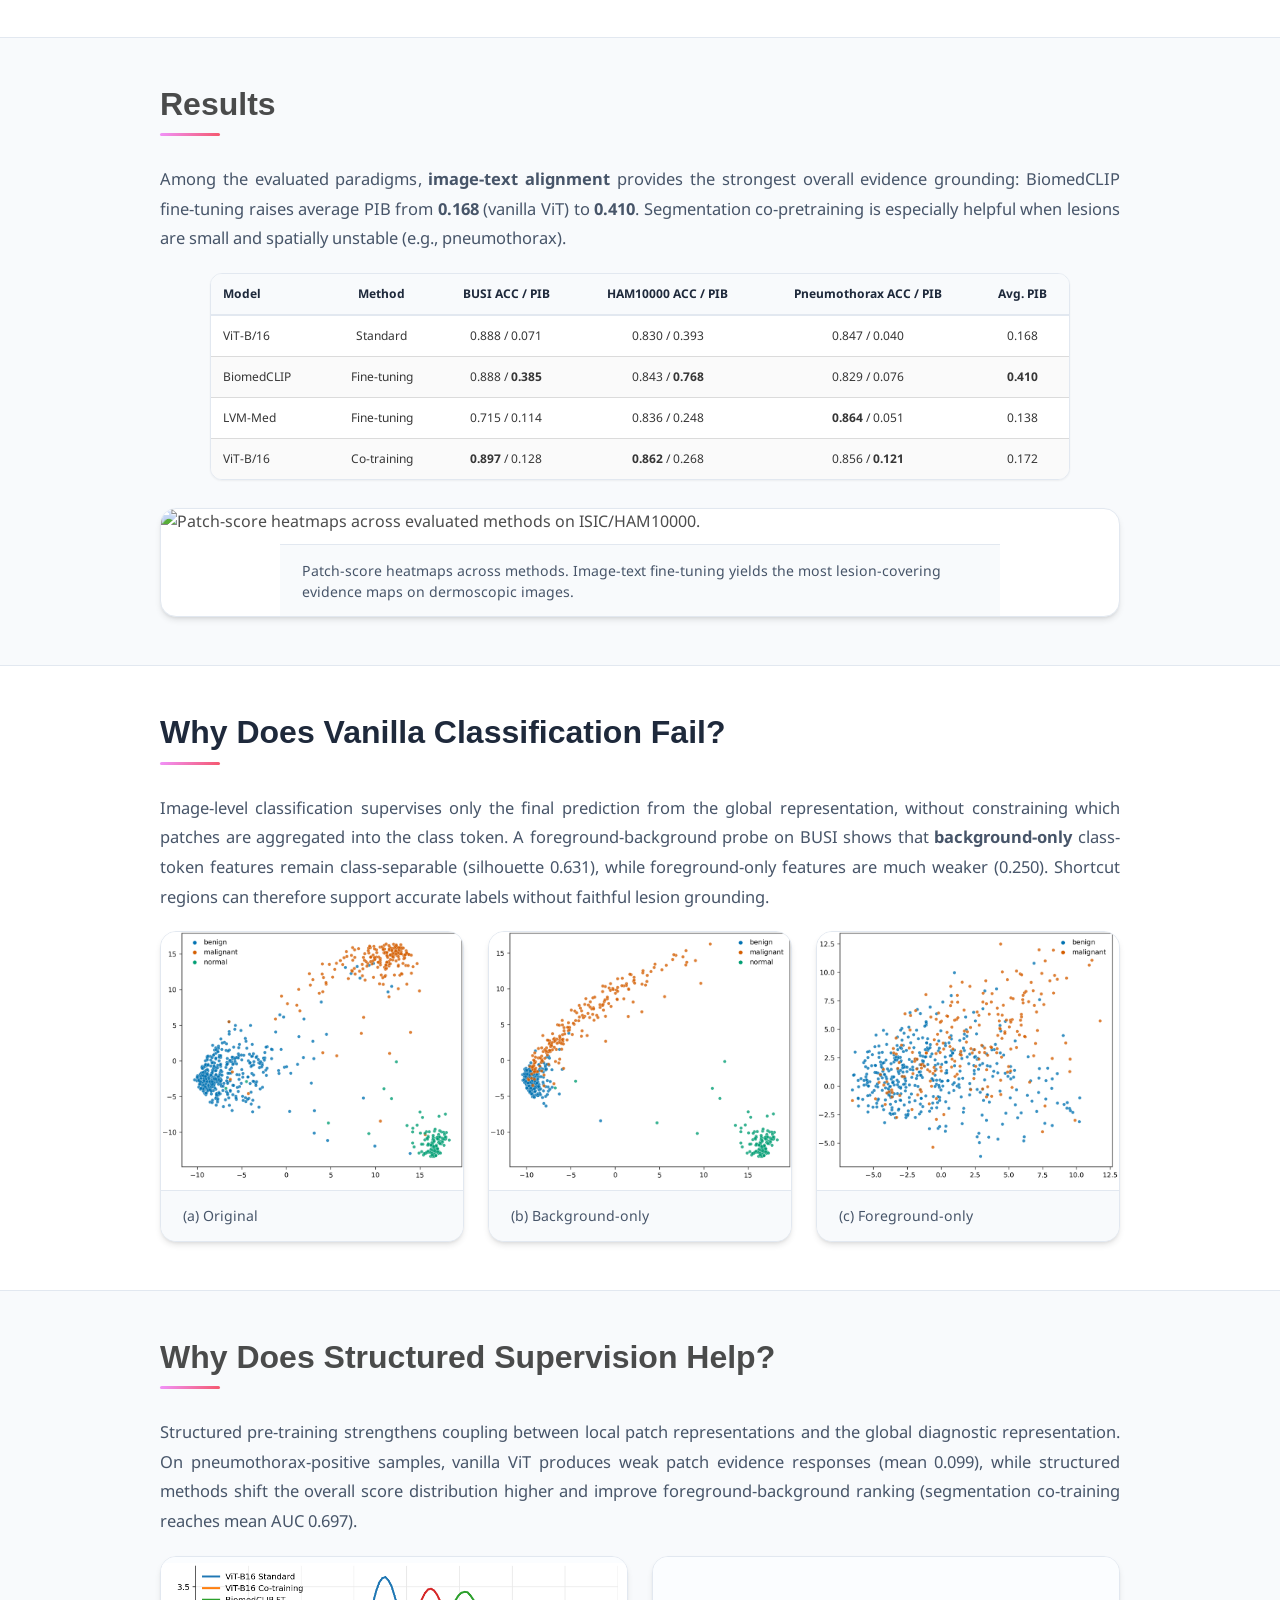
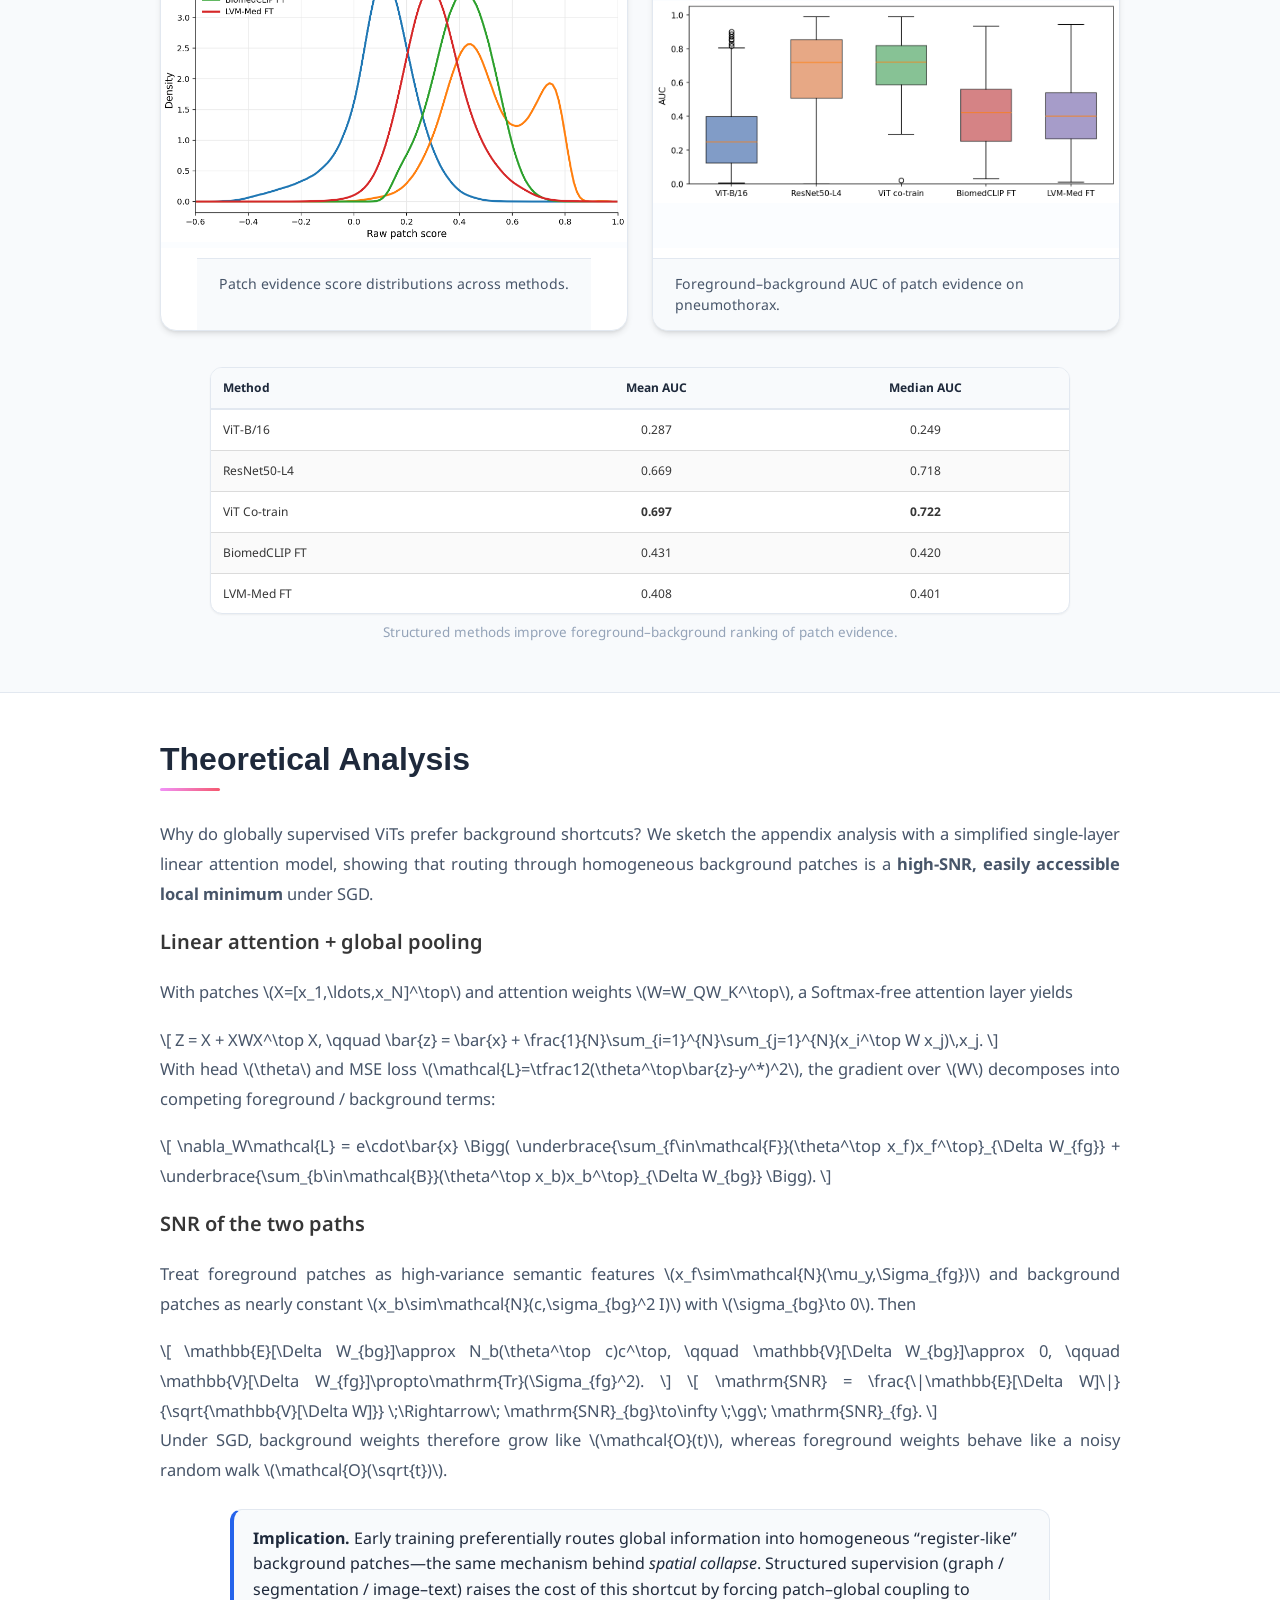
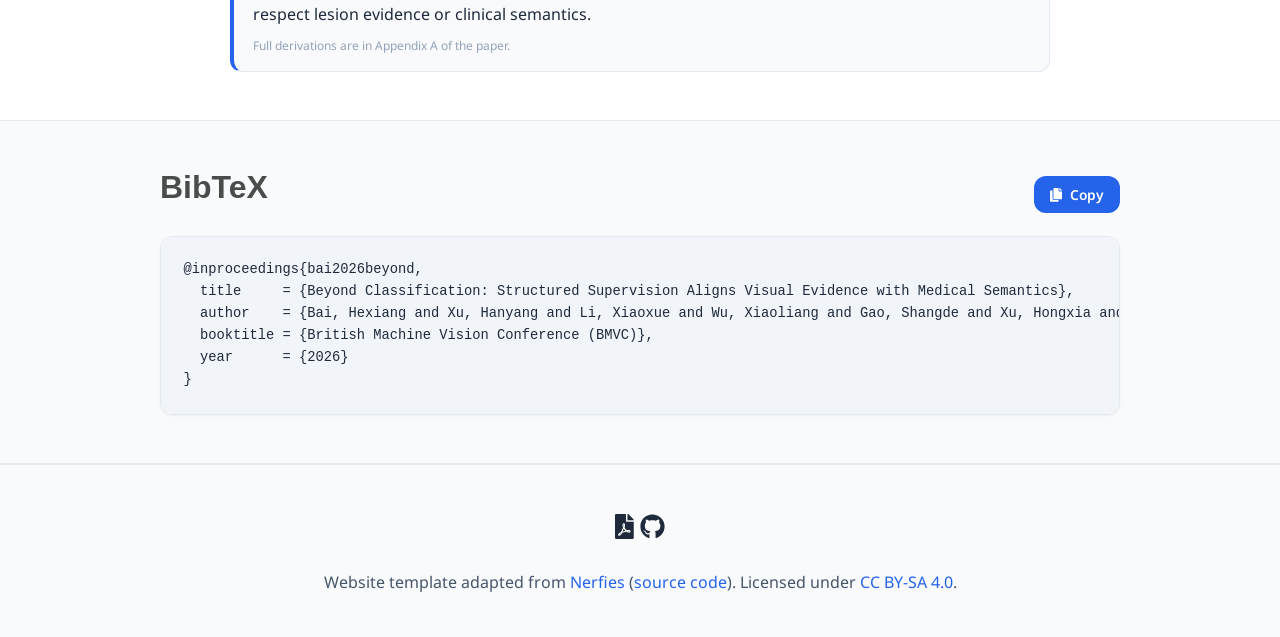
==== commit 1ae9ec0b: "Fix stretched figure cards and overflowing tables" ====
--- a/projects/Beyond-Classification/index.html
+++ b/projects/Beyond-Classification/index.html
@@ -17,14 +17,14 @@
   <link rel="stylesheet" href="./static/css/bulma-slider.min.css">
   <link rel="stylesheet" href="./static/css/fontawesome.all.min.css">
   <link rel="stylesheet" href="https://cdn.jsdelivr.net/gh/jpswalsh/academicons@1/css/academicons.min.css">
-  <link rel="stylesheet" href="./static/css/index.css?v=20260819">
+  <link rel="stylesheet" href="./static/css/index.css?v=20260819b">
   <link rel="icon" href="./static/images/favicon.svg">
 
   <script defer src="https://ajax.googleapis.com/ajax/libs/jquery/3.5.1/jquery.min.js"></script>
   <script defer src="./static/js/fontawesome.all.min.js"></script>
   <script defer src="./static/js/bulma-carousel.min.js"></script>
   <script defer src="./static/js/bulma-slider.min.js"></script>
-  <script defer src="./static/js/index.js?v=20260819"></script>
+  <script defer src="./static/js/index.js?v=20260819b"></script>
   <script>
     MathJax = {
       tex: { inlineMath: [['$', '$'], ['\\(', '\\)']], displayMath: [['$$', '$$'], ['\\[', '\\]']] },
@@ -202,36 +202,23 @@
       <div class="columns is-centered">
         <div class="column is-full-width">
           <h2 class="title is-3">Spatial Collapse in Medical ViTs</h2>
+
+          <div class="content has-text-justified" style="margin-bottom: 1.25rem;">
+            <p>
+              Driven by a global class-token objective, ViTs can learn shortcut associations with
+              background textures, scanner artifacts, or anatomical context, instead of localising
+              diagnostic lesions. We call this failure mode <b>spatial collapse</b>: the class token
+              remains predictive, but its discriminative patch evidence is weakly aligned with
+              lesion regions.
+            </p>
+            <p>
+              Across BUSI, HAM10000, and SIIM-ACR Pneumothorax, a standard ViT-B/16 reaches
+              competitive accuracy (avg.&nbsp;ACC&nbsp;0.836) but much weaker evidence localization
+              (avg.&nbsp;PIB&nbsp;0.168) than a convolutional reference (avg.&nbsp;PIB&nbsp;0.685).
+            </p>
+          </div>
+
           <div class="columns fig-pair">
-            <div class="column is-half">
-              <div class="content has-text-justified">
-                <p>
-                  Driven by a global class-token objective, ViTs can learn shortcut associations with
-                  background textures, scanner artifacts, or anatomical context, instead of localising
-                  diagnostic lesions. We call this failure mode <b>spatial collapse</b>: the class token
-                  remains predictive, but its discriminative patch evidence is weakly aligned with
-                  lesion regions.
-                </p>
-                <p>
-                  Across BUSI, HAM10000, and SIIM-ACR Pneumothorax, a standard ViT-B/16 reaches
-                  competitive accuracy (avg.&nbsp;ACC&nbsp;0.836) but much weaker evidence localization
-                  (avg.&nbsp;PIB&nbsp;0.168) than a convolutional reference (avg.&nbsp;PIB&nbsp;0.685).
-                </p>
-                <p>
-                  The patch-score distribution below shows how discriminative evidence drifts away
-                  from lesion regions under a purely global objective.
-                </p>
-              </div>
-              <div class="figure-card" style="margin-top: 1rem;">
-                <img src="./static/images/patch_score_distribution_BUSI_cvpr.png"
-                     alt="Patch score distribution on BUSI."
-                     loading="lazy">
-                <div class="figure-caption">
-                  Patch-score distribution used for evidence probing: discriminative evidence of
-                  vanilla ViTs often drifts away from lesion regions.
-                </div>
-              </div>
-            </div>
             <div class="column is-half">
               <div class="figure-card">
                 <img src="./static/images/vit_res_heatmap.png"
@@ -242,59 +229,71 @@
                   ground-truth lesion, patch-score heatmap, and top-scoring region.
                 </div>
               </div>
-              <div class="table-wrap" style="margin-top: 1rem;">
-                <table class="table is-striped is-fullwidth is-size-7">
-                  <thead>
-                    <tr>
-                      <th>Dataset</th>
-                      <th>ViT ACC</th>
-                      <th>ViT PIB</th>
-                      <th>ResNet ACC</th>
-                      <th>ResNet PIB</th>
-                      <th>ΔPIB</th>
-                    </tr>
-                  </thead>
-                  <tbody>
-                    <tr>
-                      <td>BUSI</td>
-                      <td><b>0.888</b></td>
-                      <td>0.071</td>
-                      <td>0.862</td>
-                      <td><b>0.690</b></td>
-                      <td>+0.619</td>
-                    </tr>
-                    <tr>
-                      <td>HAM10000</td>
-                      <td>0.830</td>
-                      <td>0.393</td>
-                      <td><b>0.867</b></td>
-                      <td><b>0.954</b></td>
-                      <td>+0.561</td>
-                    </tr>
-                    <tr>
-                      <td>SIIM-ACR</td>
-                      <td>0.789</td>
-                      <td>0.040</td>
-                      <td><b>0.884</b></td>
-                      <td><b>0.410</b></td>
-                      <td>+0.370</td>
-                    </tr>
-                    <tr>
-                      <td>Average</td>
-                      <td>0.836</td>
-                      <td>0.168</td>
-                      <td>0.871</td>
-                      <td>0.685</td>
-                      <td>+0.517</td>
-                    </tr>
-                  </tbody>
-                </table>
-              </div>
-              <p class="table-caption">
-                High accuracy does not imply faithful lesion-level evidence alignment.
-              </p>
-            </div>
-          </div>
+            </div>
+            <div class="column is-half">
+              <div class="figure-card">
+                <img src="./static/images/patch_score_distribution_BUSI_cvpr.png"
+                     alt="Patch score distribution on BUSI."
+                     loading="lazy">
+                <div class="figure-caption">
+                  Patch-score distribution used for evidence probing: discriminative evidence of
+                  vanilla ViTs often drifts away from lesion regions.
+                </div>
+              </div>
+            </div>
+          </div>
+
+          <div class="table-wrap" style="margin-top: 1.5rem;">
+            <table class="table is-striped is-fullwidth is-size-7">
+              <thead>
+                <tr>
+                  <th>Dataset</th>
+                  <th>ViT ACC</th>
+                  <th>ViT PIB</th>
+                  <th>ResNet ACC</th>
+                  <th>ResNet PIB</th>
+                  <th>ΔPIB</th>
+                </tr>
+              </thead>
+              <tbody>
+                <tr>
+                  <td>BUSI</td>
+                  <td><b>0.888</b></td>
+                  <td>0.071</td>
+                  <td>0.862</td>
+                  <td><b>0.690</b></td>
+                  <td>+0.619</td>
+                </tr>
+                <tr>
+                  <td>HAM10000</td>
+                  <td>0.830</td>
+                  <td>0.393</td>
+                  <td><b>0.867</b></td>
+                  <td><b>0.954</b></td>
+                  <td>+0.561</td>
+                </tr>
+                <tr>
+                  <td>SIIM-ACR</td>
+                  <td>0.789</td>
+                  <td>0.040</td>
+                  <td><b>0.884</b></td>
+                  <td><b>0.410</b></td>
+                  <td>+0.370</td>
+                </tr>
+                <tr>
+                  <td>Average</td>
+                  <td>0.836</td>
+                  <td>0.168</td>
+                  <td>0.871</td>
+                  <td>0.685</td>
+                  <td>+0.517</td>
+                </tr>
+              </tbody>
+            </table>
+          </div>
+          <p class="table-caption">
+            High accuracy does not imply faithful lesion-level evidence alignment.
+          </p>
 
         </div>
       </div>
@@ -451,49 +450,50 @@
                      alt="Foreground-background AUC boxplot." loading="lazy">
                 <div class="figure-caption">Foreground–background AUC of patch evidence on pneumothorax.</div>
               </div>
-              <div class="table-wrap" style="margin-top: 1rem;">
-                <table class="table is-striped is-fullwidth is-size-7">
-                  <thead>
-                    <tr>
-                      <th>Method</th>
-                      <th>Mean AUC</th>
-                      <th>Median AUC</th>
-                    </tr>
-                  </thead>
-                  <tbody>
-                    <tr>
-                      <td>ViT-B/16</td>
-                      <td>0.287</td>
-                      <td>0.249</td>
-                    </tr>
-                    <tr>
-                      <td>ResNet50-L4</td>
-                      <td>0.669</td>
-                      <td>0.718</td>
-                    </tr>
-                    <tr>
-                      <td>ViT Co-train</td>
-                      <td><b>0.697</b></td>
-                      <td><b>0.722</b></td>
-                    </tr>
-                    <tr>
-                      <td>BiomedCLIP FT</td>
-                      <td>0.431</td>
-                      <td>0.420</td>
-                    </tr>
-                    <tr>
-                      <td>LVM-Med FT</td>
-                      <td>0.408</td>
-                      <td>0.401</td>
-                    </tr>
-                  </tbody>
-                </table>
-              </div>
-              <p class="table-caption">
-                Structured methods improve foreground–background ranking of patch evidence.
-              </p>
-            </div>
-          </div>
+            </div>
+          </div>
+
+          <div class="table-wrap" style="margin-top: 1.5rem;">
+            <table class="table is-striped is-fullwidth is-size-7">
+              <thead>
+                <tr>
+                  <th>Method</th>
+                  <th>Mean AUC</th>
+                  <th>Median AUC</th>
+                </tr>
+              </thead>
+              <tbody>
+                <tr>
+                  <td>ViT-B/16</td>
+                  <td>0.287</td>
+                  <td>0.249</td>
+                </tr>
+                <tr>
+                  <td>ResNet50-L4</td>
+                  <td>0.669</td>
+                  <td>0.718</td>
+                </tr>
+                <tr>
+                  <td>ViT Co-train</td>
+                  <td><b>0.697</b></td>
+                  <td><b>0.722</b></td>
+                </tr>
+                <tr>
+                  <td>BiomedCLIP FT</td>
+                  <td>0.431</td>
+                  <td>0.420</td>
+                </tr>
+                <tr>
+                  <td>LVM-Med FT</td>
+                  <td>0.408</td>
+                  <td>0.401</td>
+                </tr>
+              </tbody>
+            </table>
+          </div>
+          <p class="table-caption">
+            Structured methods improve foreground–background ranking of patch evidence.
+          </p>
         </div>
       </div>
     </div>
--- a/projects/Beyond-Classification/static/css/index.css
+++ b/projects/Beyond-Classification/static/css/index.css
@@ -315,11 +315,17 @@
   border-radius: var(--radius);
 }
 
-/* paired figures forced to identical display height, no crop (letterbox on light bg) */
+/* Paired figures: identical image box, captions aligned at the bottom.
+   The card must be the only child of its column, otherwise the 100% height
+   stretch overflows the row. */
+.fig-pair > .column {
+  display: flex;
+}
+
 .fig-pair .figure-card {
   display: flex;
   flex-direction: column;
-  height: 100%;
+  width: 100%;
 }
 
 .fig-pair .figure-card img {
@@ -328,6 +334,10 @@
   object-fit: contain;
   background: #fbfdff;
   display: block;
+}
+
+.fig-pair .figure-caption {
+  flex: 1 1 auto;
 }
 
 .figure-caption {
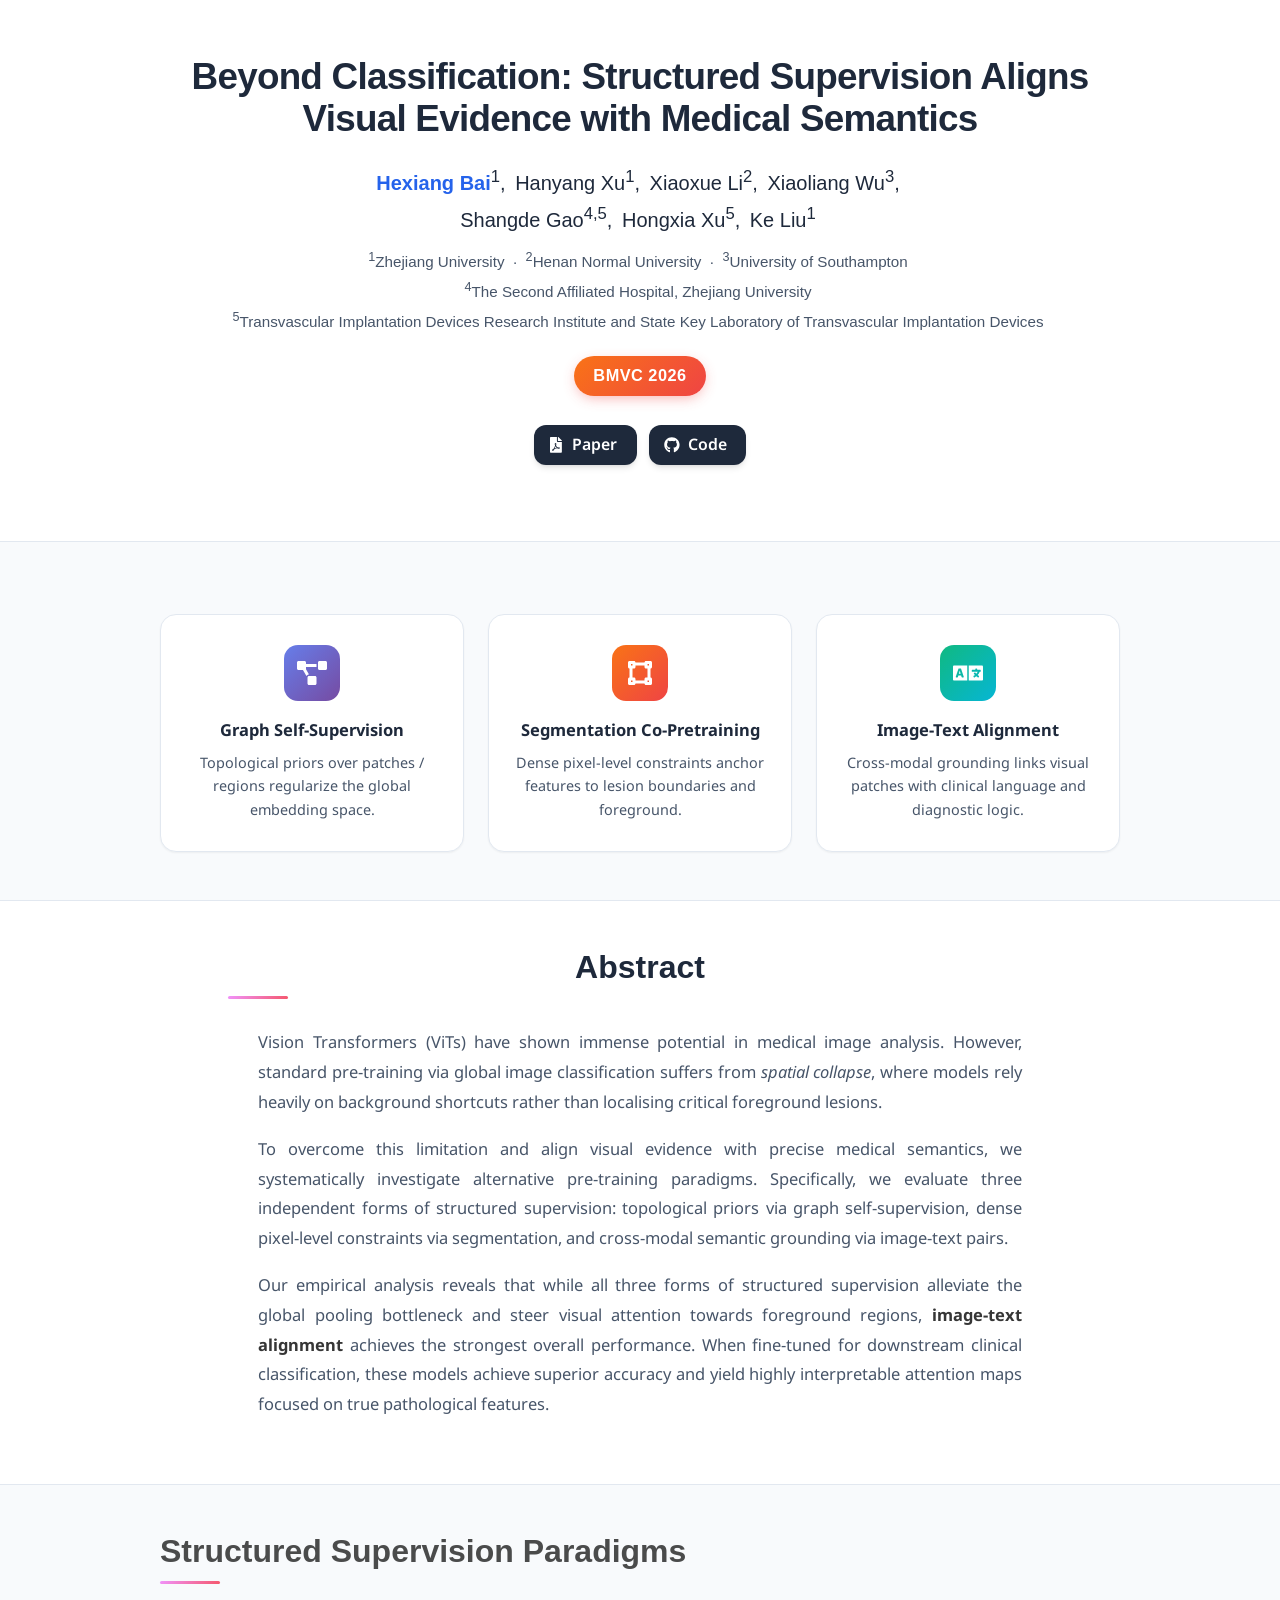
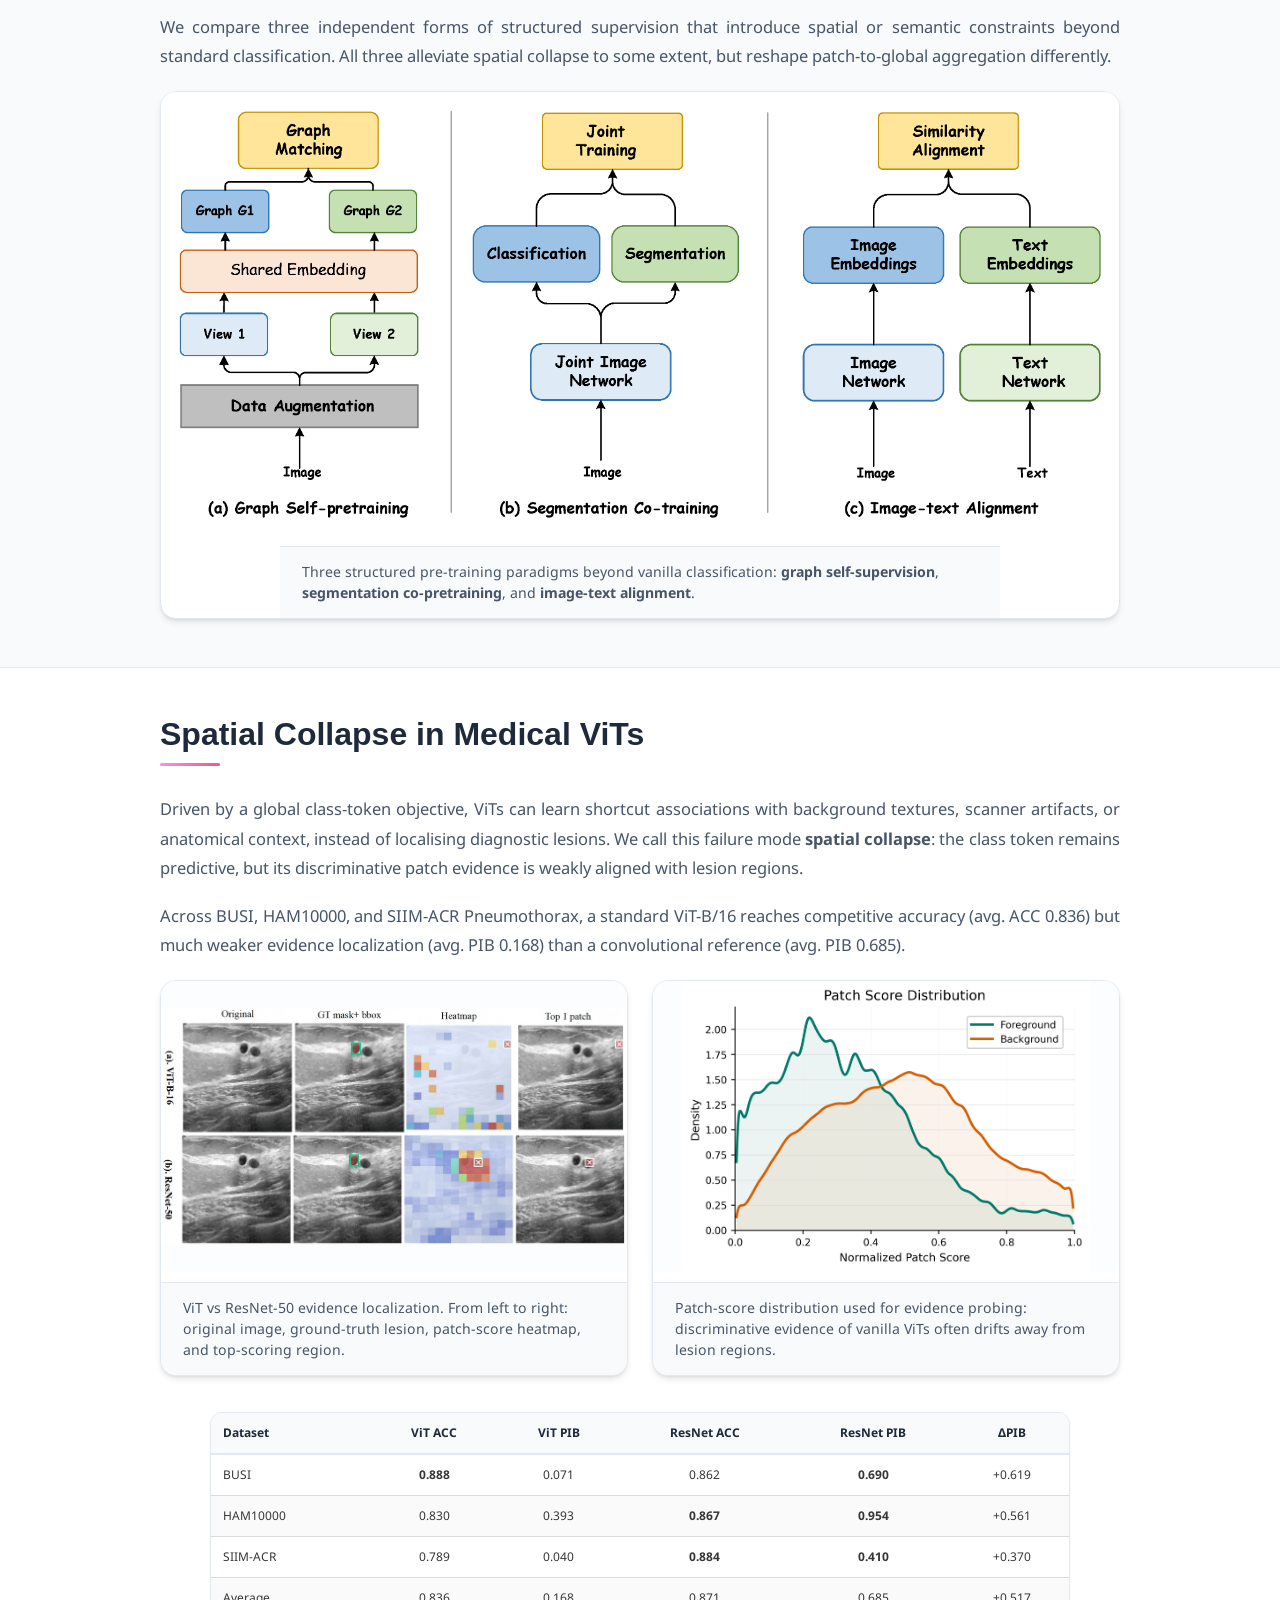
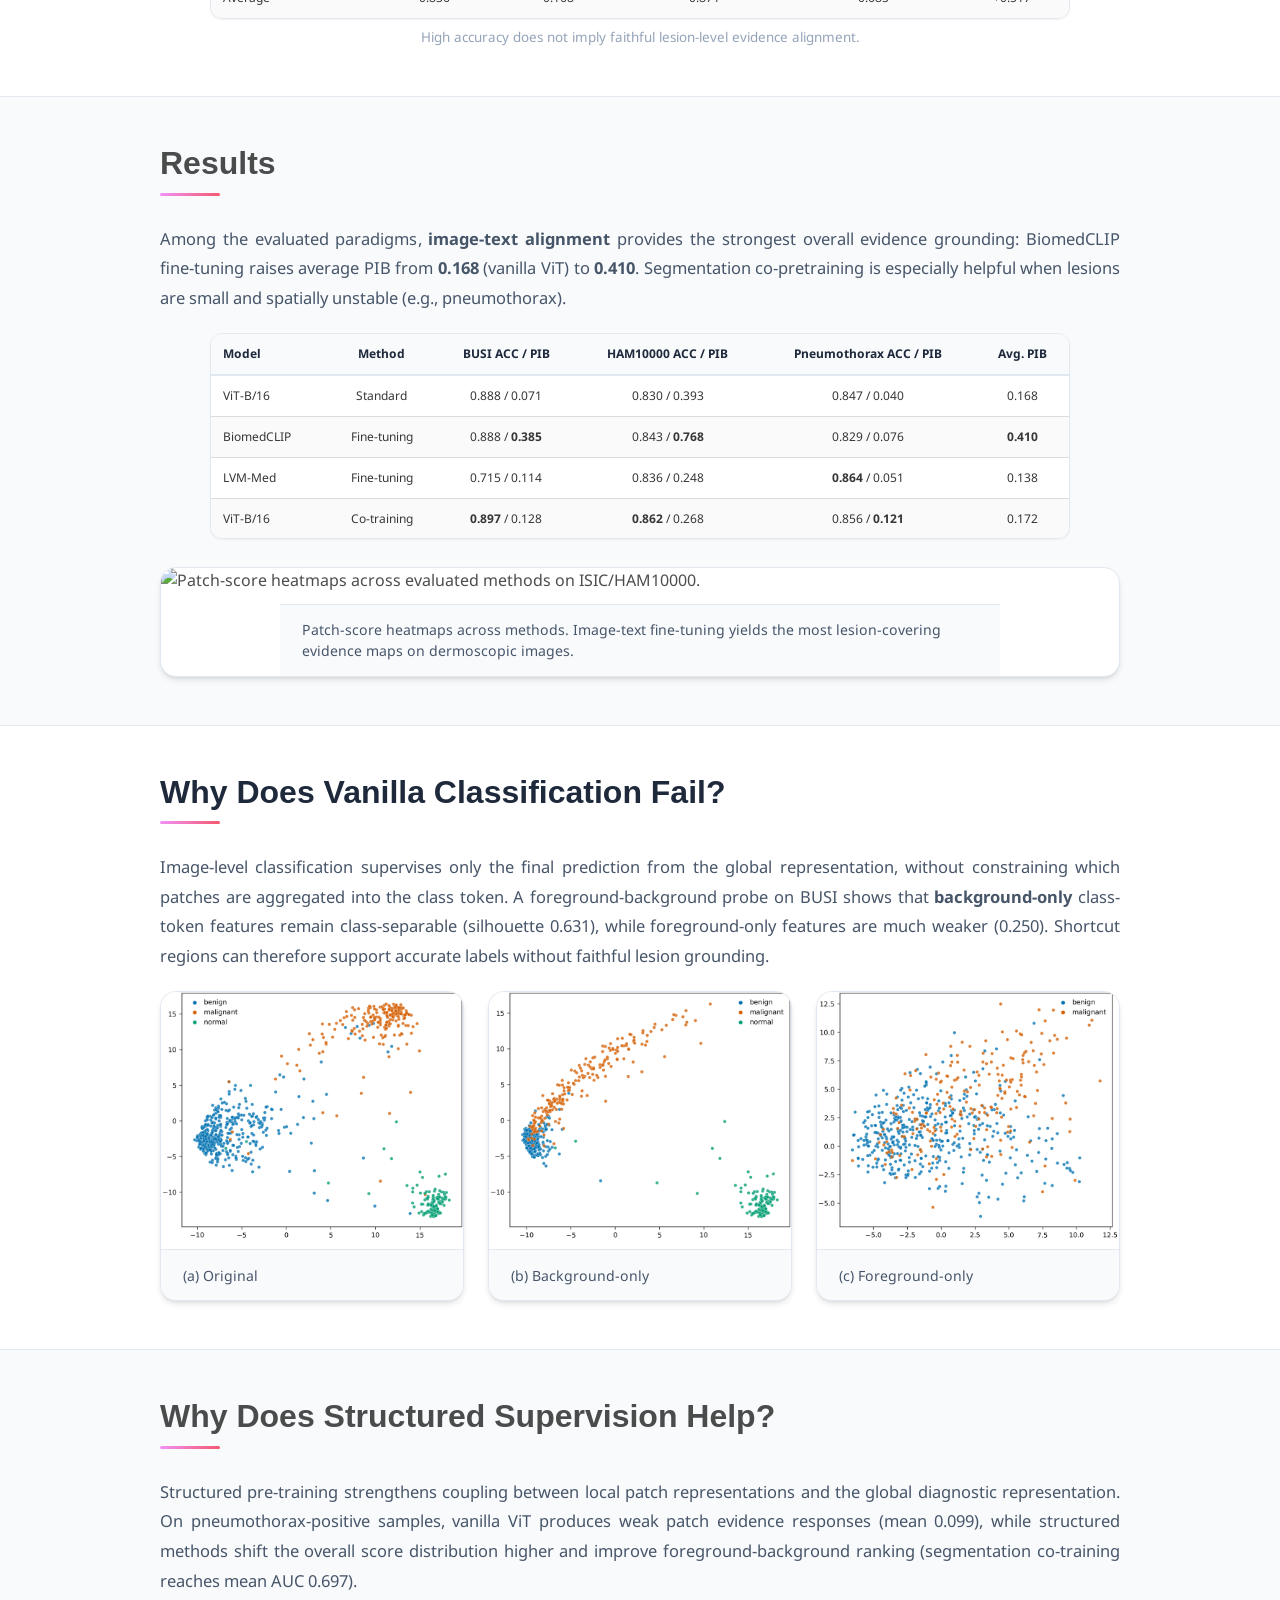
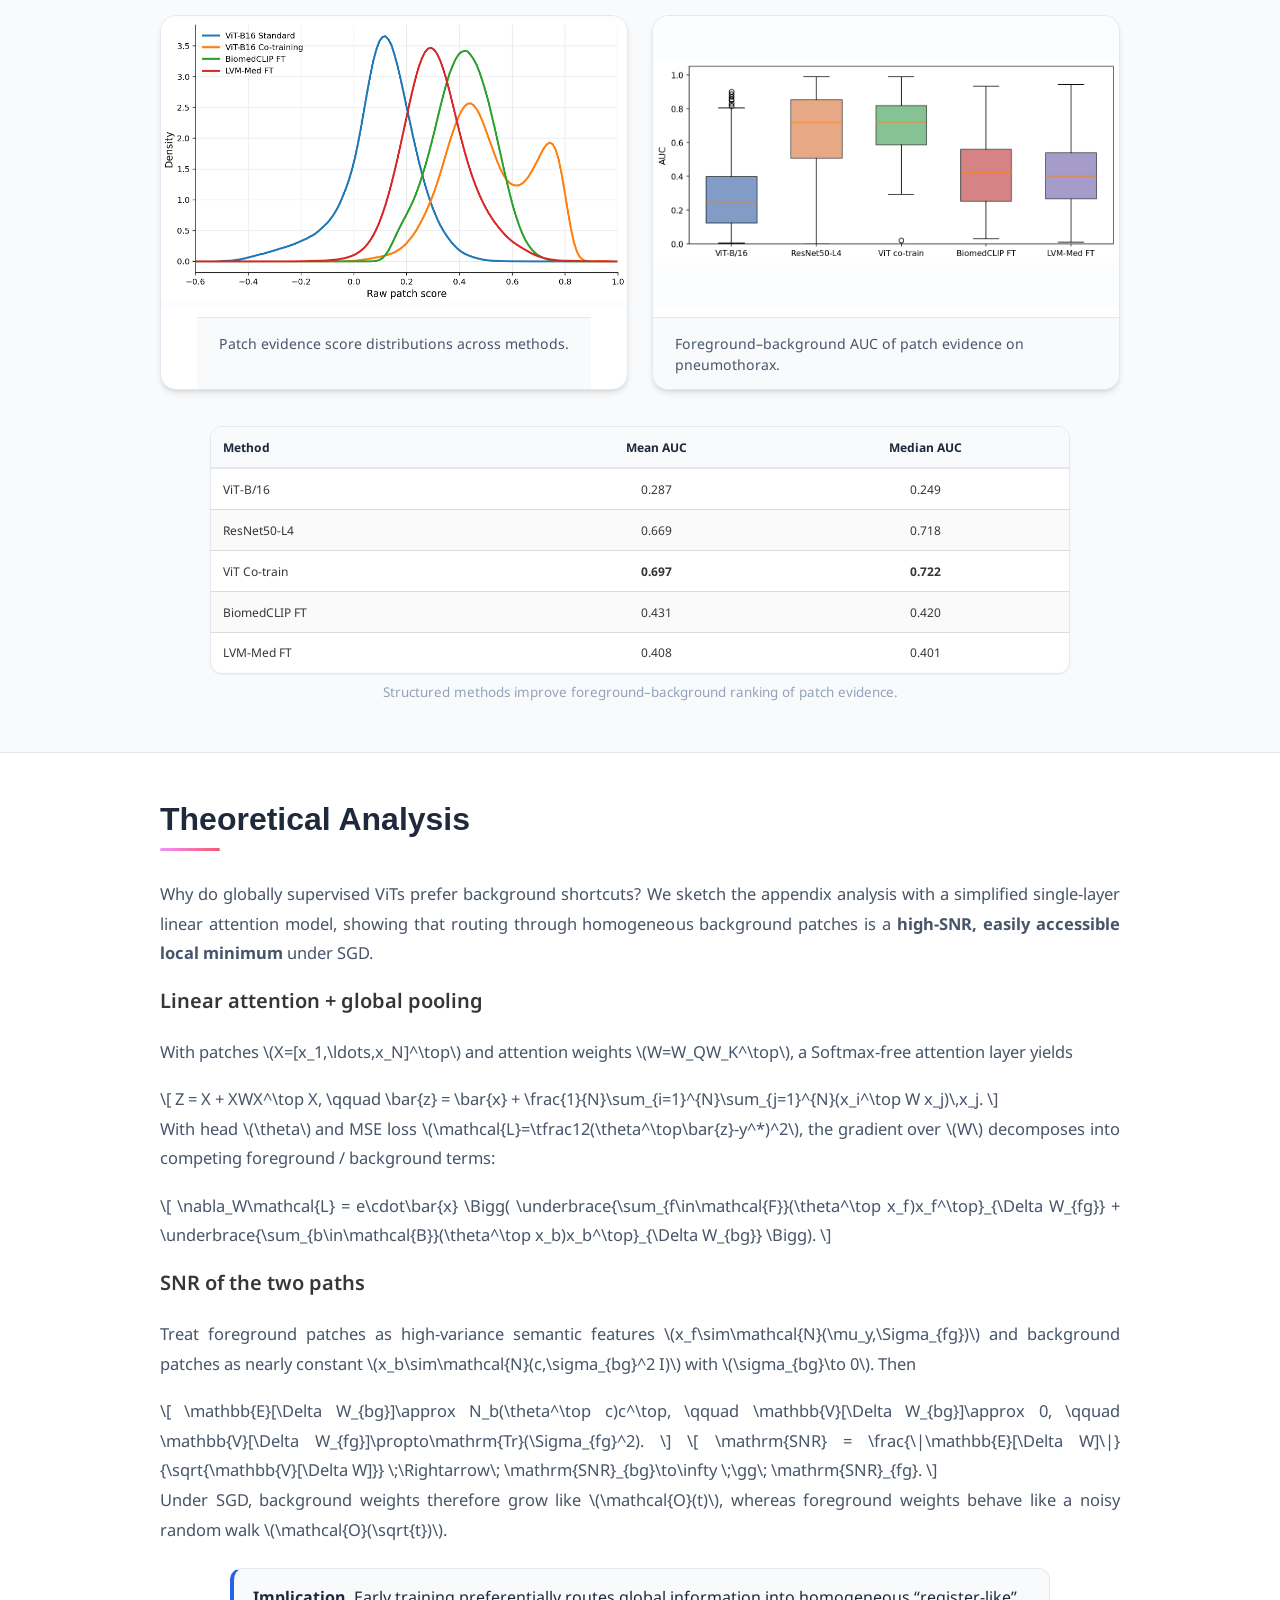
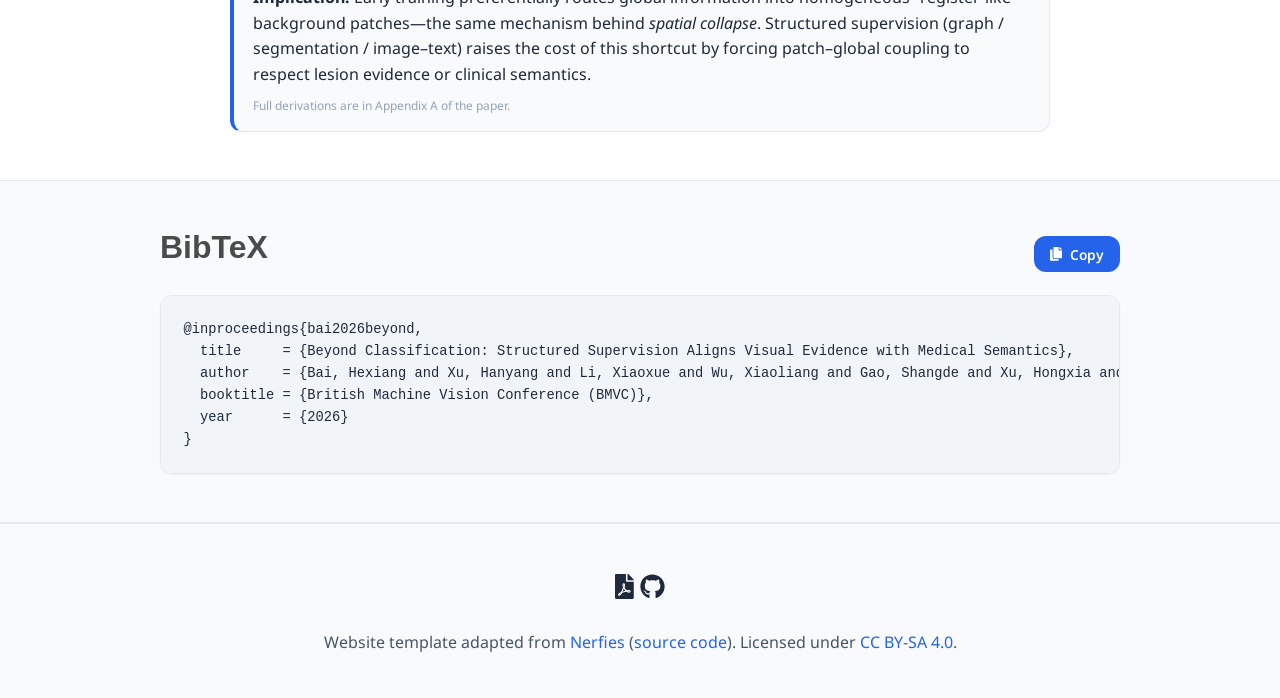
==== commit a0c106b5: "Update author affiliations; drop emails and arXiv button" ====
--- a/projects/Beyond-Classification/index.html
+++ b/projects/Beyond-Classification/index.html
@@ -17,14 +17,14 @@
   <link rel="stylesheet" href="./static/css/bulma-slider.min.css">
   <link rel="stylesheet" href="./static/css/fontawesome.all.min.css">
   <link rel="stylesheet" href="https://cdn.jsdelivr.net/gh/jpswalsh/academicons@1/css/academicons.min.css">
-  <link rel="stylesheet" href="./static/css/index.css?v=20260819b">
+  <link rel="stylesheet" href="./static/css/index.css?v=20260819c">
   <link rel="icon" href="./static/images/favicon.svg">
 
   <script defer src="https://ajax.googleapis.com/ajax/libs/jquery/3.5.1/jquery.min.js"></script>
   <script defer src="./static/js/fontawesome.all.min.js"></script>
   <script defer src="./static/js/bulma-carousel.min.js"></script>
   <script defer src="./static/js/bulma-slider.min.js"></script>
-  <script defer src="./static/js/index.js?v=20260819b"></script>
+  <script defer src="./static/js/index.js?v=20260819c"></script>
   <script>
     MathJax = {
       tex: { inlineMath: [['$', '$'], ['\\(', '\\)']], displayMath: [['$$', '$$'], ['\\[', '\\]']] },
@@ -52,22 +52,26 @@
               Beyond Classification: Structured Supervision Aligns Visual Evidence with Medical Semantics
             </h1>
 
-            <!-- TODO: fill real affiliations / homepage links -->
             <div class="is-size-5 publication-authors">
               <span class="author-block"><a href="https://acenbai.github.io/HexiangBai.github.io/" target="_blank">Hexiang Bai</a><sup>1</sup>,</span>
-              <span class="author-block"><a href="#">Hanyang Xu</a><sup>1</sup>,</span>
-              <span class="author-block"><a href="#">Xiaoxue Li</a><sup>1</sup>,</span>
-              <span class="author-block"><a href="#">Xiaoliang Wu</a><sup>2</sup>,</span>
+              <span class="author-block">Hanyang Xu<sup>1</sup>,</span>
+              <span class="author-block">Xiaoxue Li<sup>2</sup>,</span>
+              <span class="author-block">Xiaoliang Wu<sup>3</sup>,</span>
               <br>
-              <span class="author-block"><a href="#">Shangde Gao</a><sup>1</sup>,</span>
-              <span class="author-block"><a href="#">Hongxia Xu</a><sup>1</sup>,</span>
-              <span class="author-block"><a href="#">Ke Liu</a><sup>1,2</sup></span>
+              <span class="author-block">Shangde Gao<sup>4,5</sup>,</span>
+              <span class="author-block">Hongxia Xu<sup>5</sup>,</span>
+              <span class="author-block">Ke Liu<sup>1</sup></span>
             </div>
 
             <div class="publication-authors affiliations">
               <span class="author-block">
                 <sup>1</sup>Zhejiang University &nbsp;&middot;&nbsp;
-                <sup>2</sup>Institution Two
+                <sup>2</sup>Henan Normal University &nbsp;&middot;&nbsp;
+                <sup>3</sup>University of Southampton
+                <br>
+                <sup>4</sup>The Second Affiliated Hospital, Zhejiang University
+                <br>
+                <sup>5</sup>Transvascular Implantation Devices Research Institute and State Key Laboratory of Transvascular Implantation Devices
               </span>
             </div>
 
@@ -83,12 +87,6 @@
                     class="external-link button is-normal is-rounded is-dark">
                     <span class="icon"><i class="fas fa-file-pdf"></i></span>
                     <span>Paper</span>
-                  </a>
-                </span>
-                <span class="link-block">
-                  <a href="#" class="external-link button is-normal is-rounded is-dark" title="Coming soon">
-                    <span class="icon"><i class="ai ai-arxiv"></i></span>
-                    <span>arXiv</span>
                   </a>
                 </span>
                 <span class="link-block">
--- a/projects/Beyond-Classification/static/css/index.css
+++ b/projects/Beyond-Classification/static/css/index.css
@@ -138,7 +138,11 @@
 
 .affiliations {
   color: var(--text-secondary);
-  font-size: 0.98rem;
+  font-size: 0.95rem;
+  line-height: 1.85;
+  max-width: 820px;
+  margin-left: auto;
+  margin-right: auto;
 }
 
 /* ===== Venue Badge ===== */
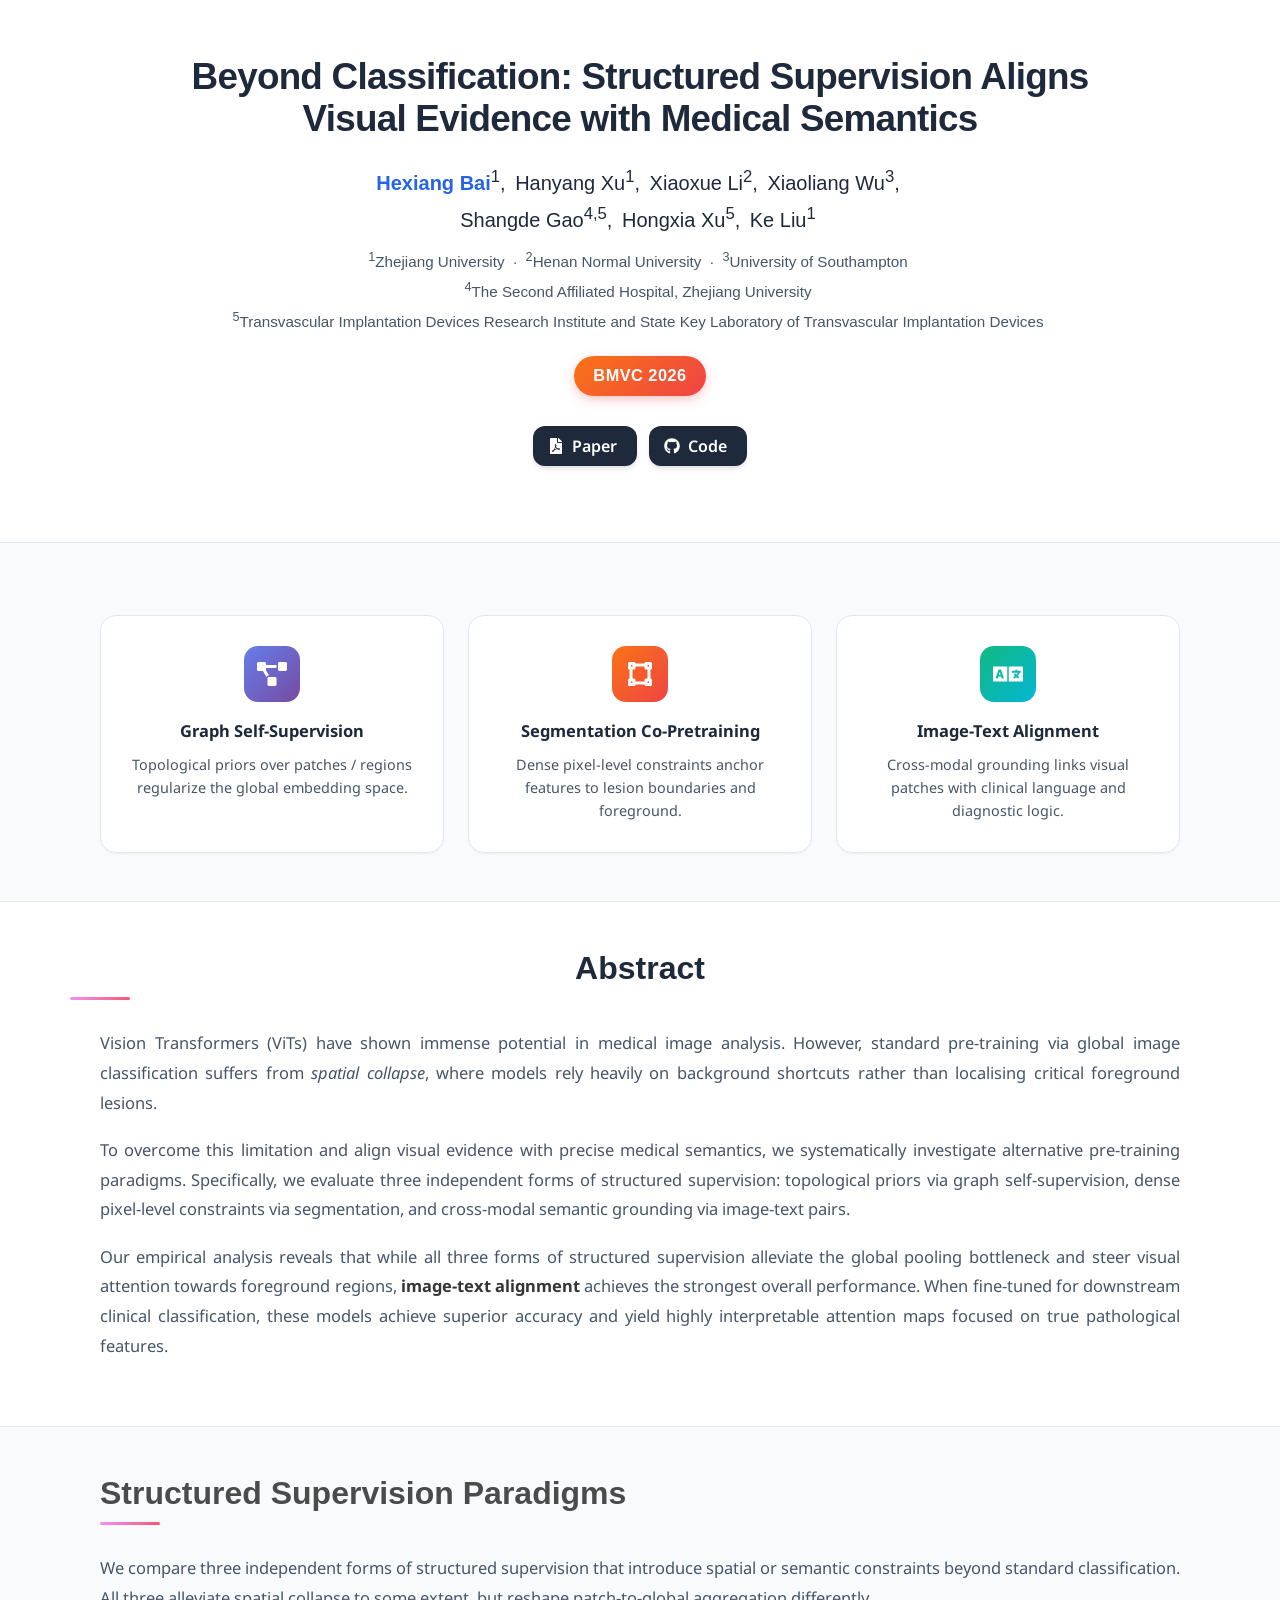
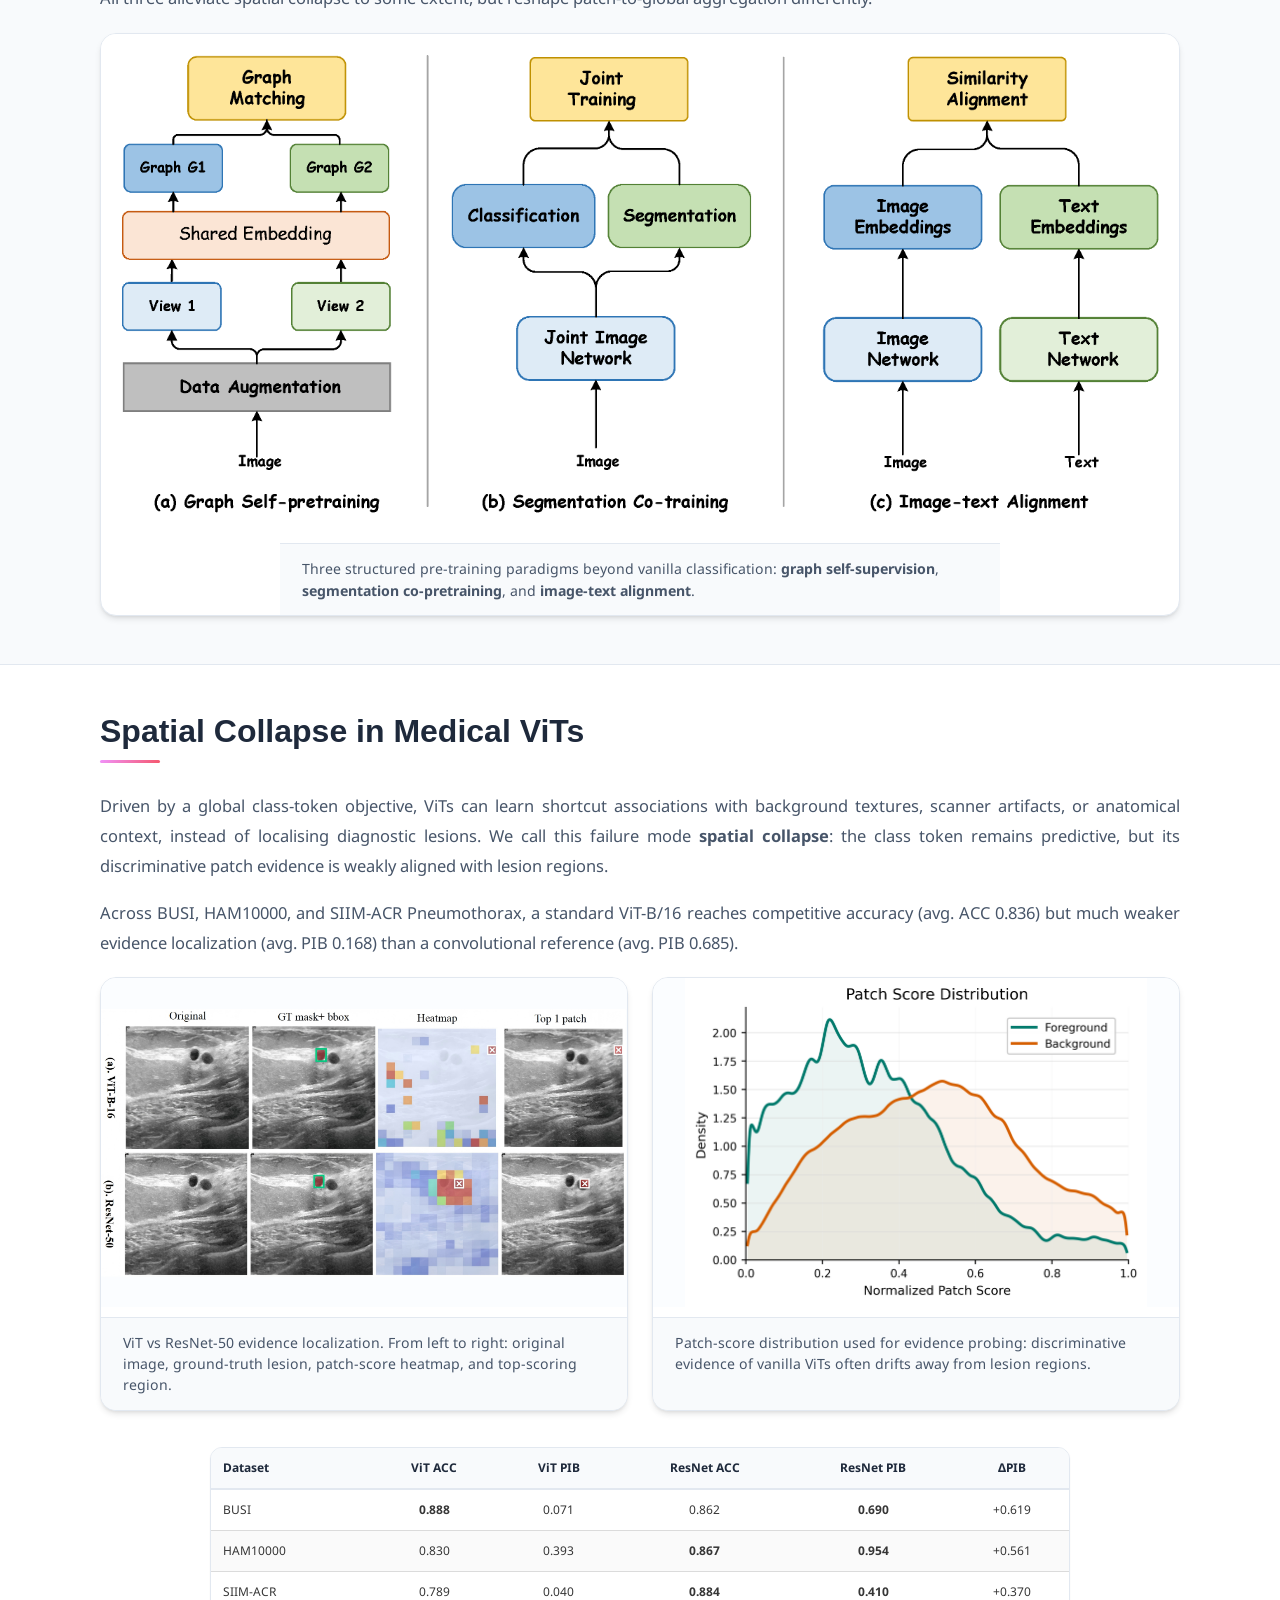
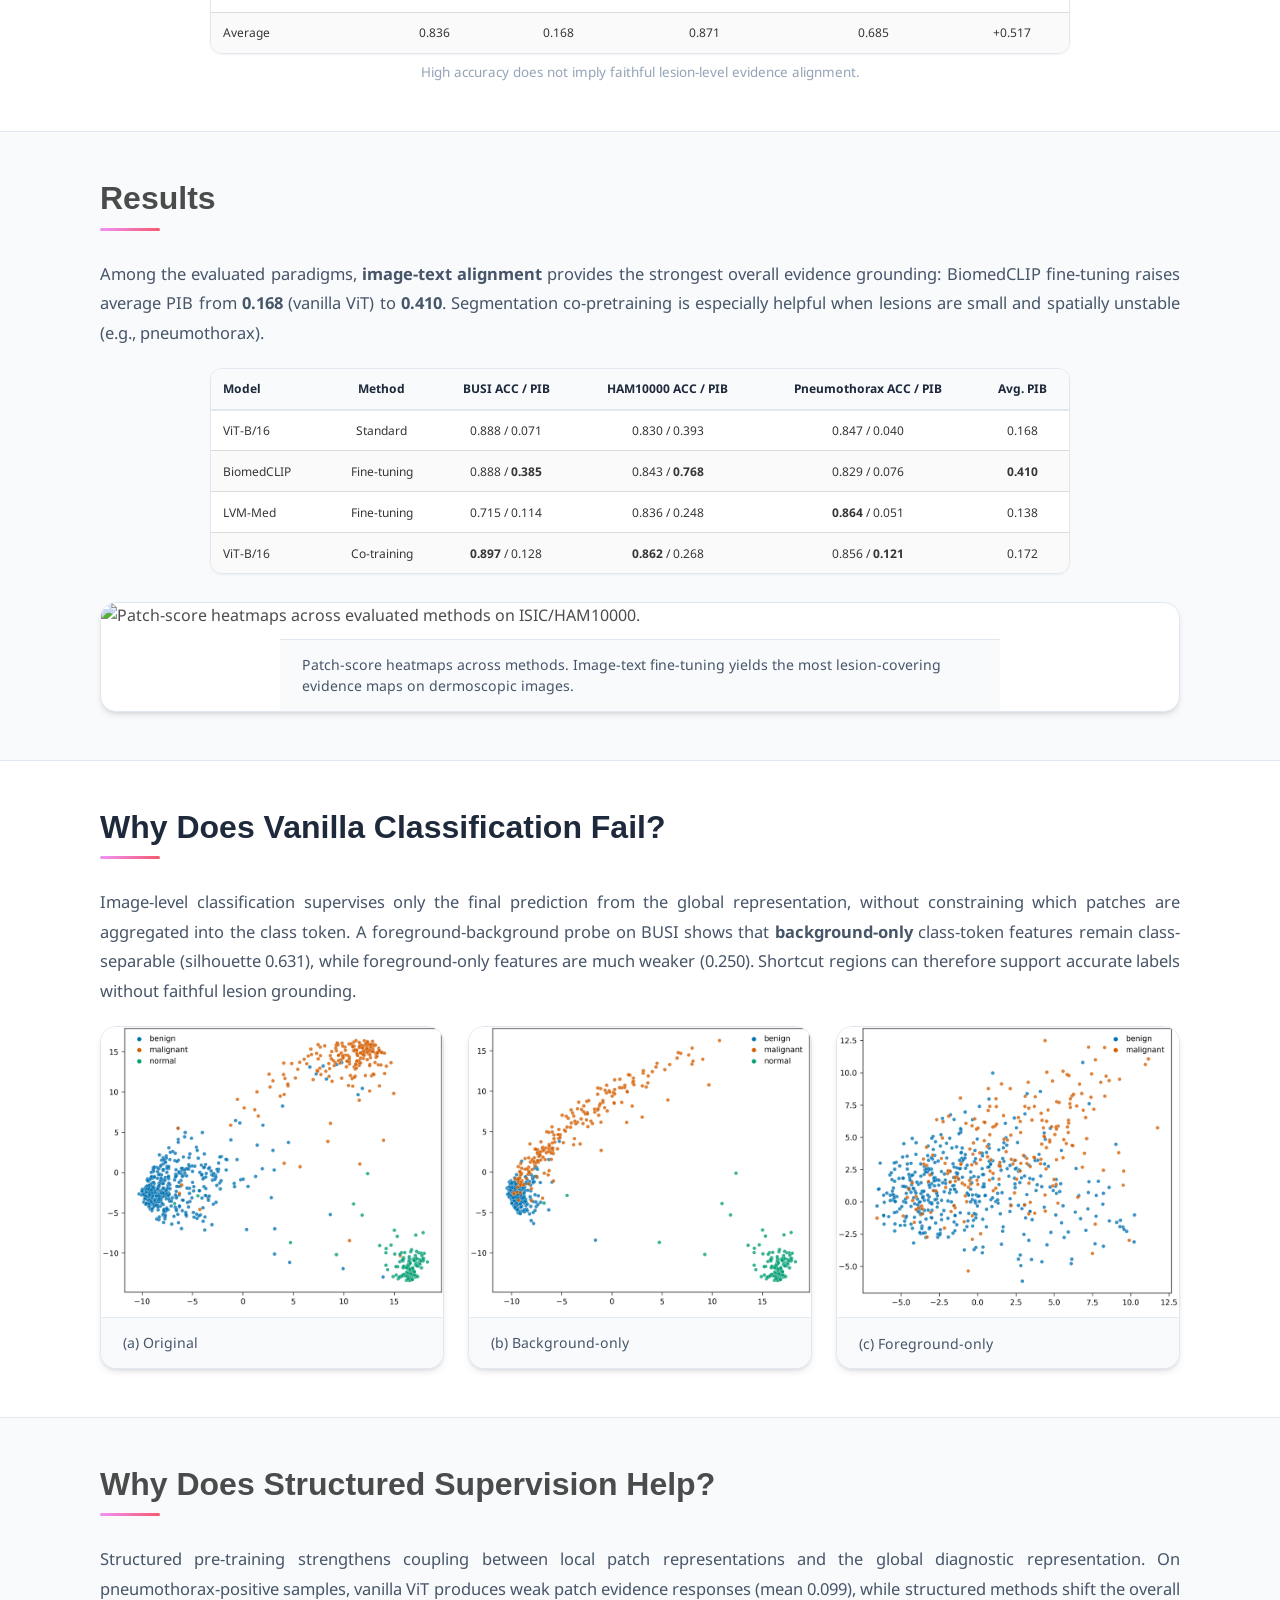
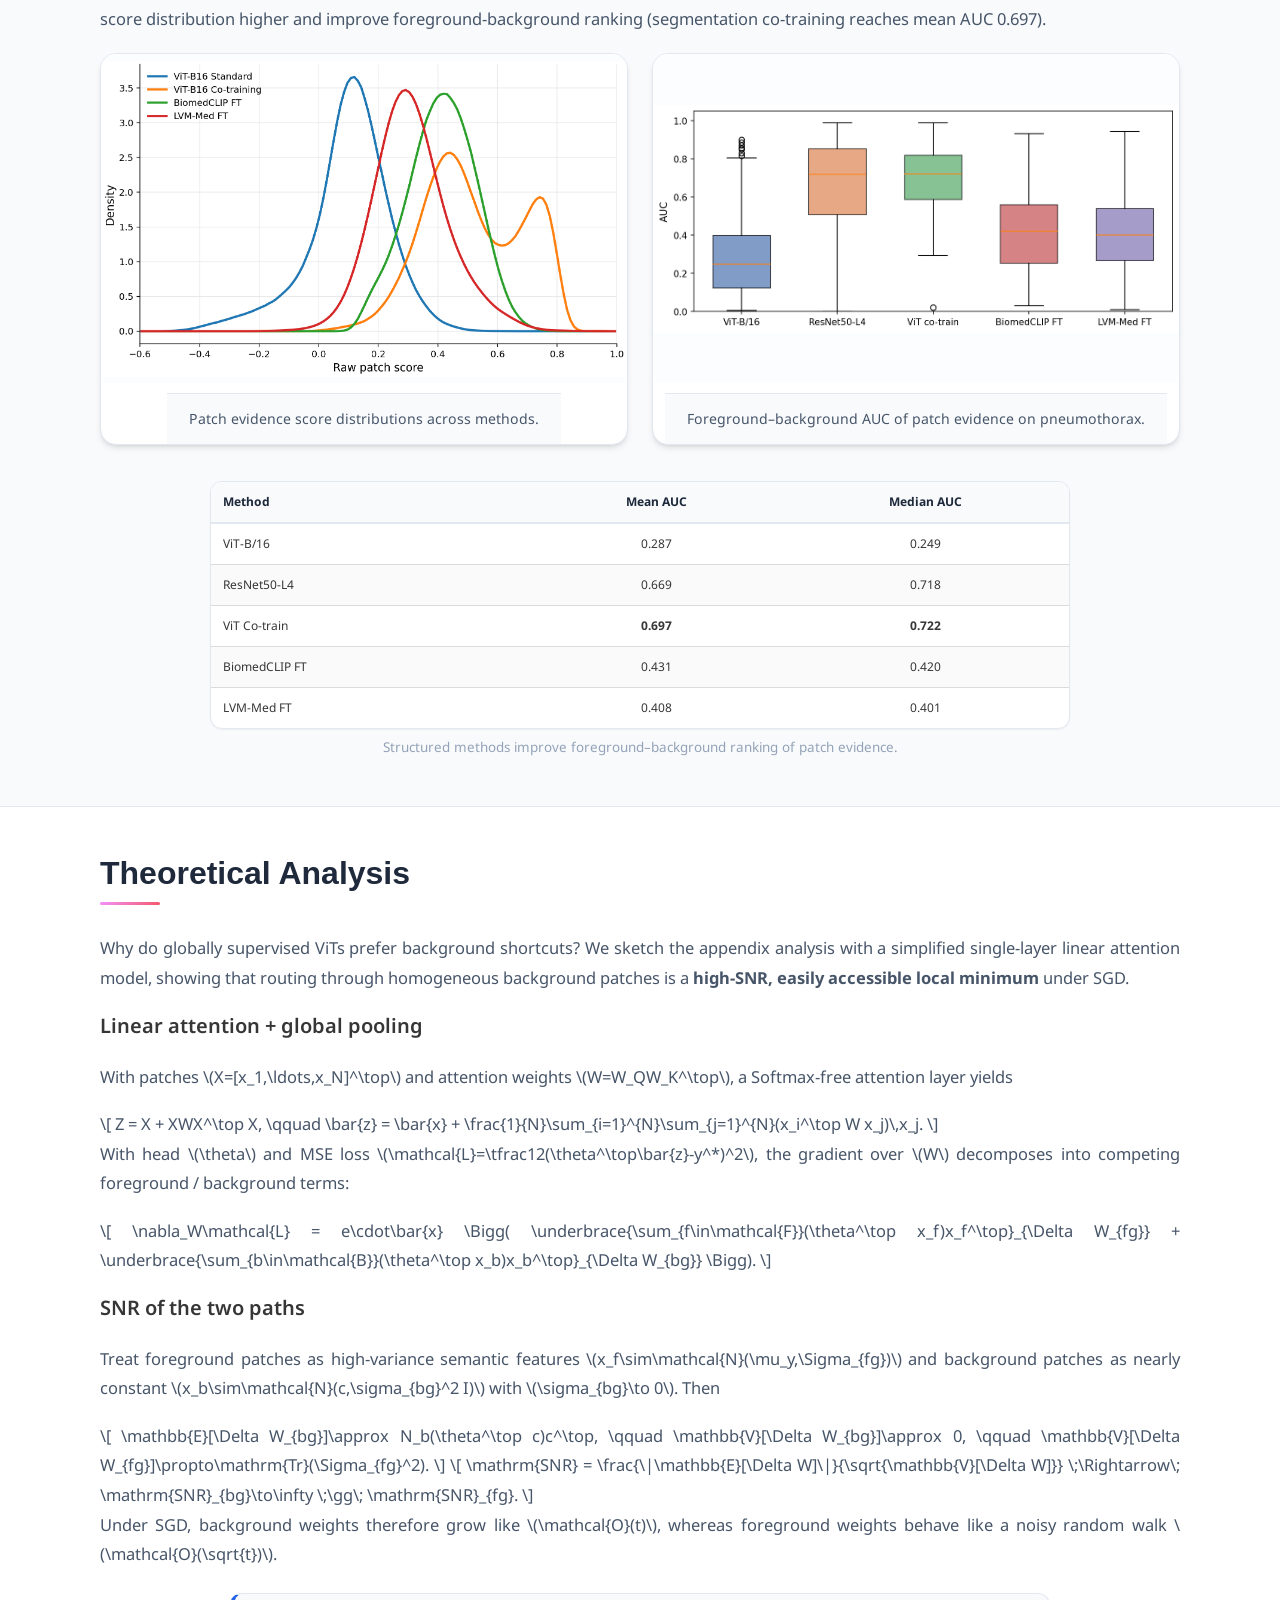
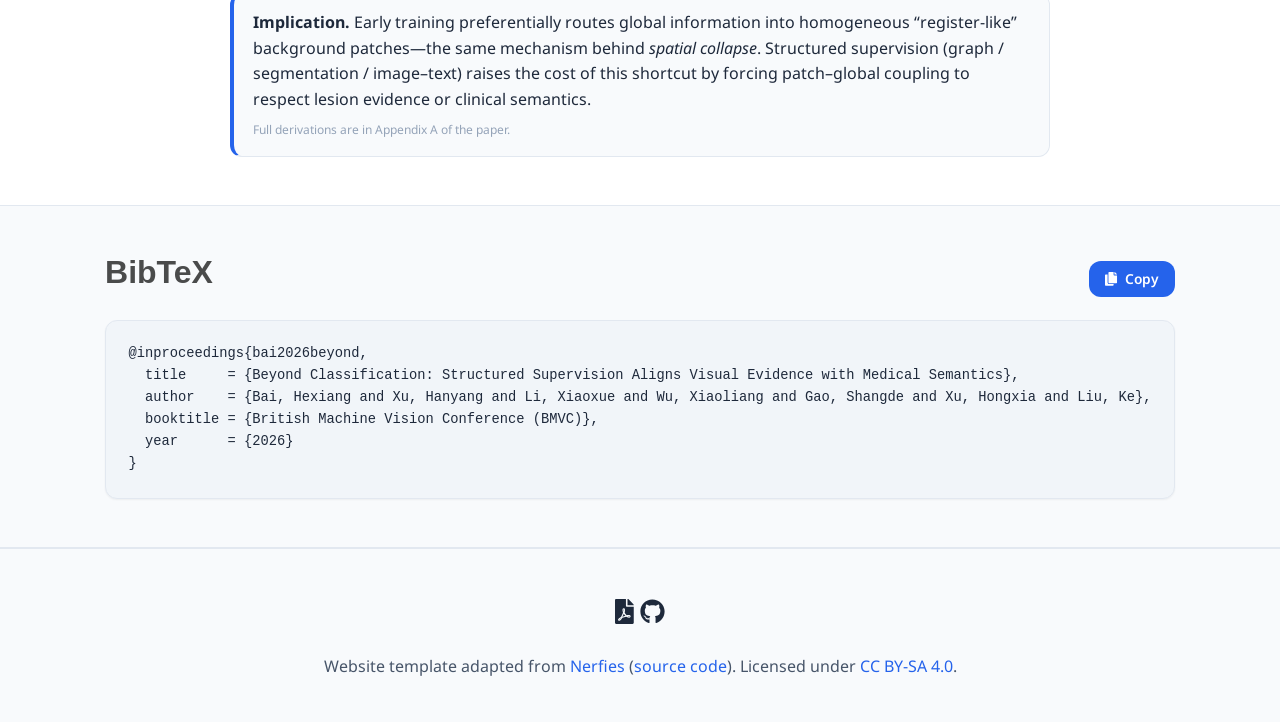
==== commit 2bdd97c6: "Slightly widen affiliations and abstract content width" ====
--- a/projects/Beyond-Classification/index.html
+++ b/projects/Beyond-Classification/index.html
@@ -17,14 +17,14 @@
   <link rel="stylesheet" href="./static/css/bulma-slider.min.css">
   <link rel="stylesheet" href="./static/css/fontawesome.all.min.css">
   <link rel="stylesheet" href="https://cdn.jsdelivr.net/gh/jpswalsh/academicons@1/css/academicons.min.css">
-  <link rel="stylesheet" href="./static/css/index.css?v=20260819c">
+  <link rel="stylesheet" href="./static/css/index.css?v=20260819d">
   <link rel="icon" href="./static/images/favicon.svg">
 
   <script defer src="https://ajax.googleapis.com/ajax/libs/jquery/3.5.1/jquery.min.js"></script>
   <script defer src="./static/js/fontawesome.all.min.js"></script>
   <script defer src="./static/js/bulma-carousel.min.js"></script>
   <script defer src="./static/js/bulma-slider.min.js"></script>
-  <script defer src="./static/js/index.js?v=20260819c"></script>
+  <script defer src="./static/js/index.js?v=20260819d"></script>
   <script>
     MathJax = {
       tex: { inlineMath: [['$', '$'], ['\\(', '\\)']], displayMath: [['$$', '$$'], ['\\[', '\\]']] },
@@ -137,7 +137,7 @@
   <section class="section">
     <div class="container is-max-desktop">
       <div class="columns is-centered has-text-centered">
-        <div class="column is-four-fifths">
+        <div class="column is-full-width">
           <h2 class="title is-3">Abstract</h2>
           <div class="content has-text-justified">
             <p>
--- a/projects/Beyond-Classification/static/css/index.css
+++ b/projects/Beyond-Classification/static/css/index.css
@@ -37,6 +37,10 @@
   -moz-osx-font-smoothing: grayscale;
 }
 
+.container.is-max-desktop {
+  max-width: 1080px;
+}
+
 /* ===== Sections ===== */
 .hero.is-light,
 section.hero.is-light {
@@ -140,7 +144,7 @@
   color: var(--text-secondary);
   font-size: 0.95rem;
   line-height: 1.85;
-  max-width: 820px;
+  max-width: 1040px;
   margin-left: auto;
   margin-right: auto;
 }
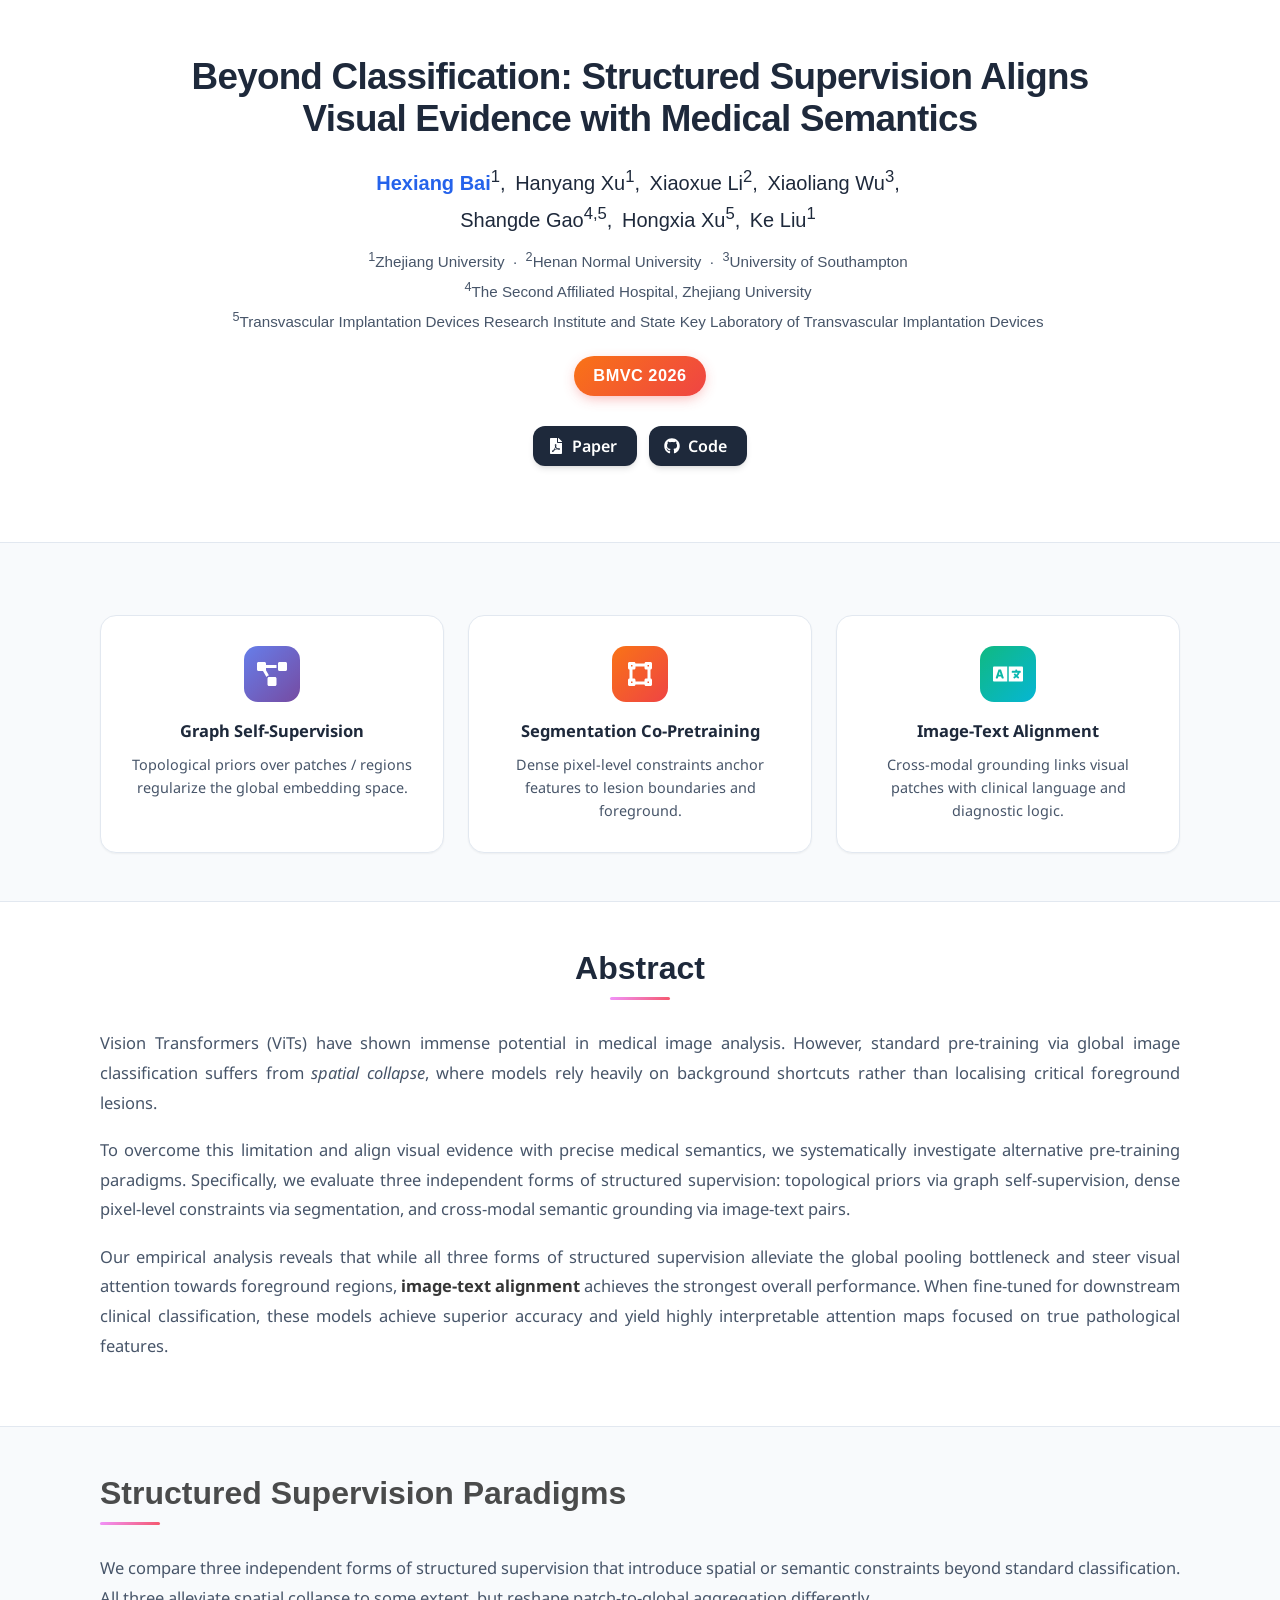
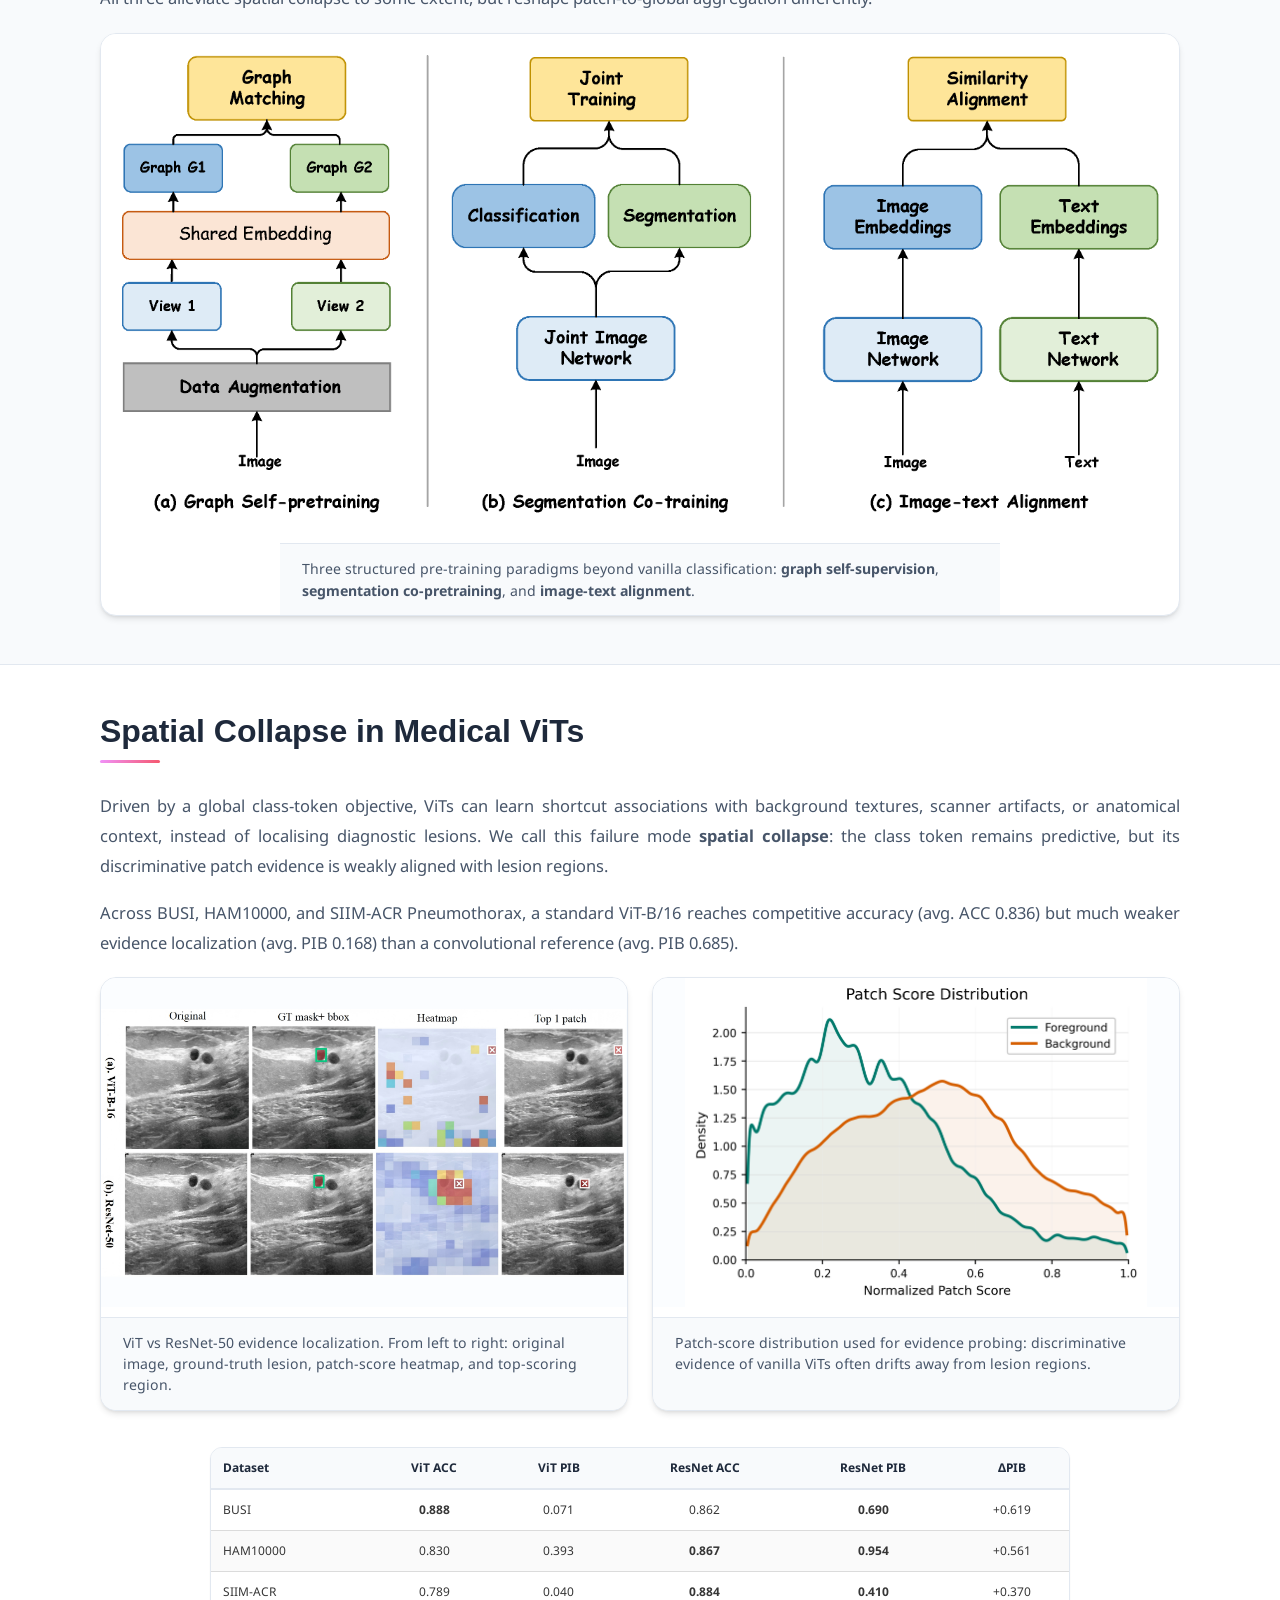
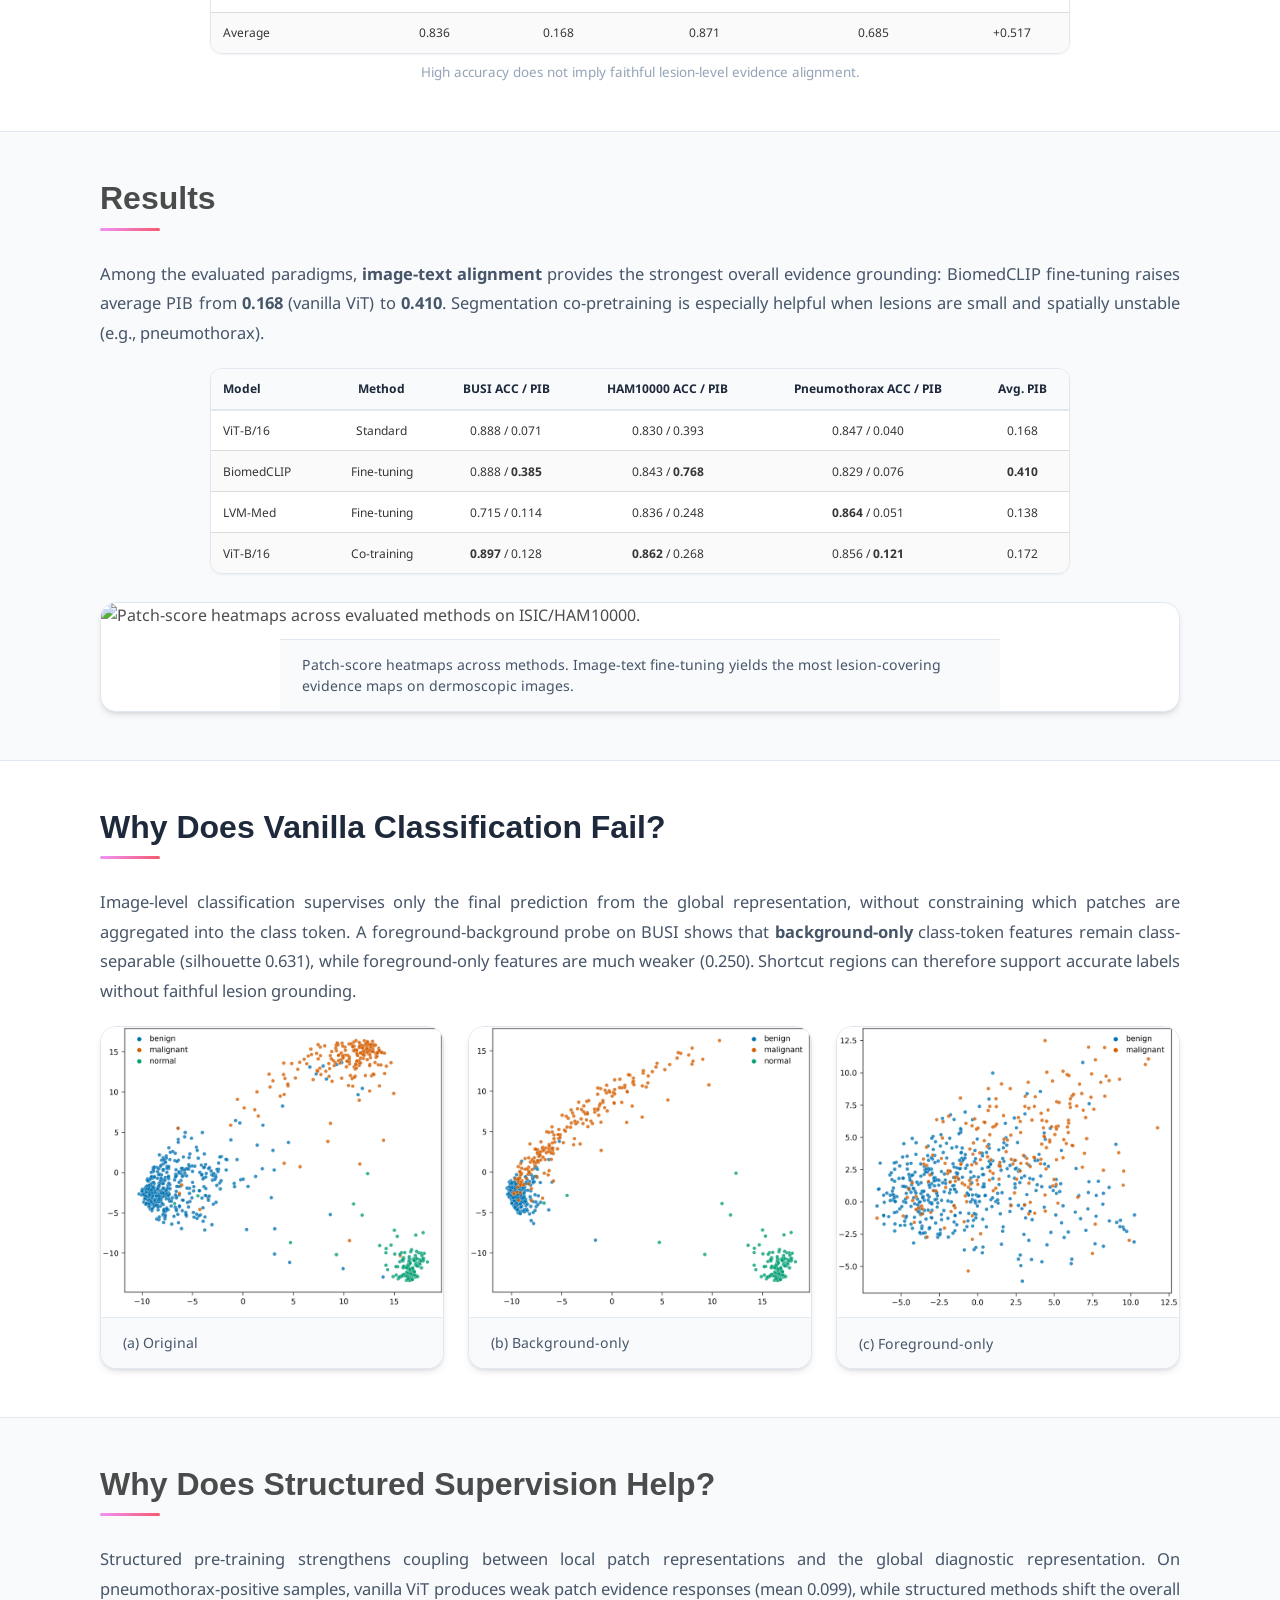
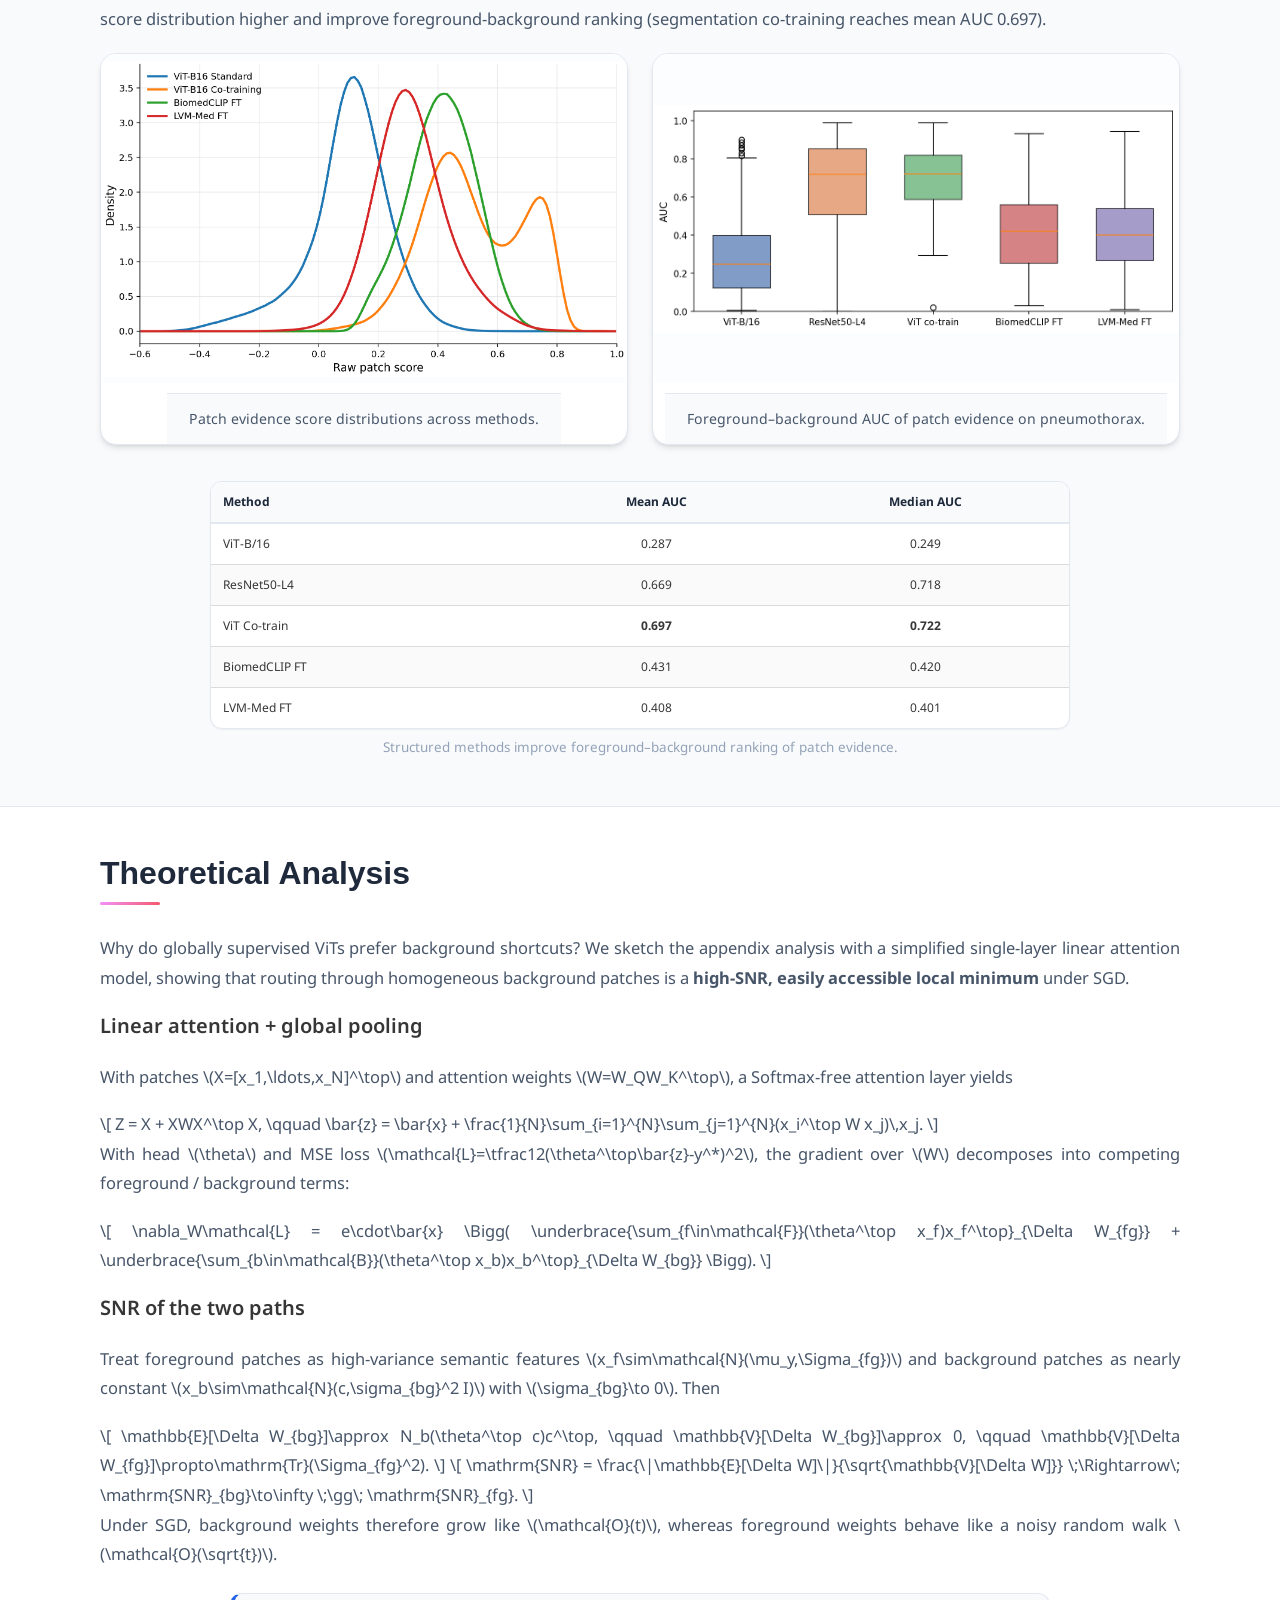
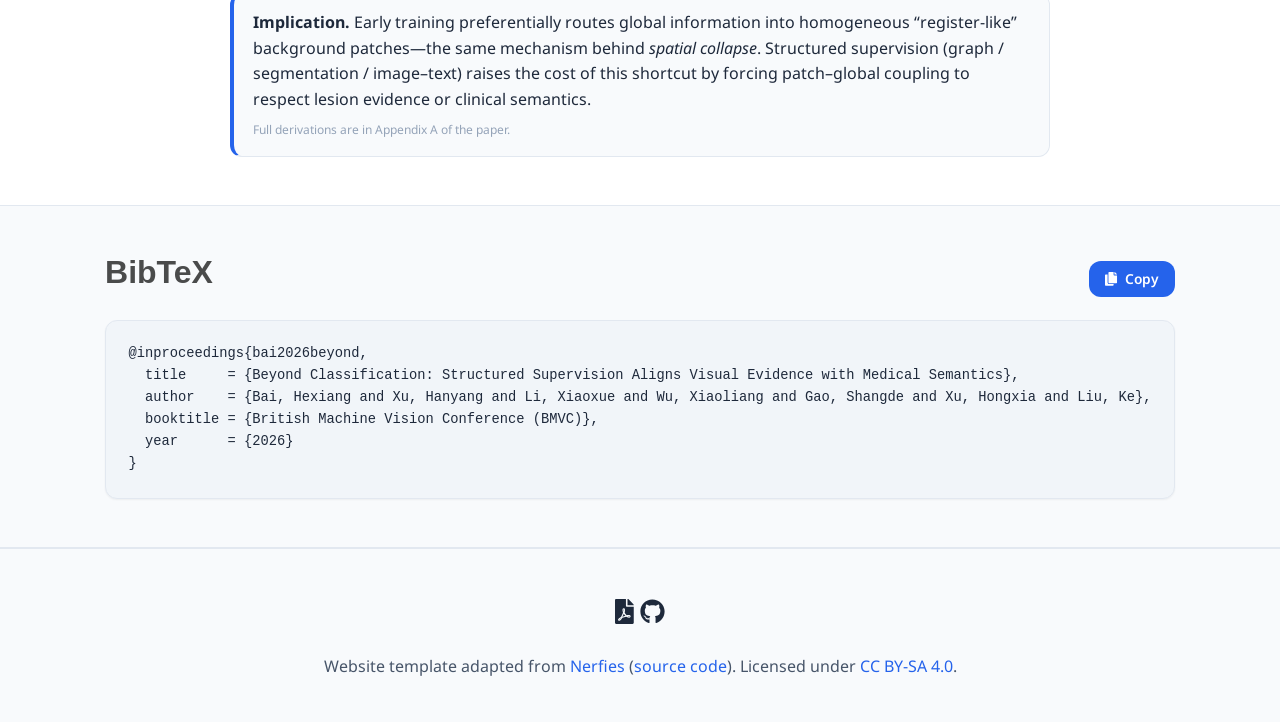
==== commit 8a7e3779: "Center Abstract accent bar under the title" ====
--- a/projects/Beyond-Classification/index.html
+++ b/projects/Beyond-Classification/index.html
@@ -17,14 +17,14 @@
   <link rel="stylesheet" href="./static/css/bulma-slider.min.css">
   <link rel="stylesheet" href="./static/css/fontawesome.all.min.css">
   <link rel="stylesheet" href="https://cdn.jsdelivr.net/gh/jpswalsh/academicons@1/css/academicons.min.css">
-  <link rel="stylesheet" href="./static/css/index.css?v=20260819d">
+  <link rel="stylesheet" href="./static/css/index.css?v=20260819e">
   <link rel="icon" href="./static/images/favicon.svg">
 
   <script defer src="https://ajax.googleapis.com/ajax/libs/jquery/3.5.1/jquery.min.js"></script>
   <script defer src="./static/js/fontawesome.all.min.js"></script>
   <script defer src="./static/js/bulma-carousel.min.js"></script>
   <script defer src="./static/js/bulma-slider.min.js"></script>
-  <script defer src="./static/js/index.js?v=20260819d"></script>
+  <script defer src="./static/js/index.js?v=20260819e"></script>
   <script>
     MathJax = {
       tex: { inlineMath: [['$', '$'], ['\\(', '\\)']], displayMath: [['$$', '$$'], ['\\[', '\\]']] },
--- a/projects/Beyond-Classification/static/css/index.css
+++ b/projects/Beyond-Classification/static/css/index.css
@@ -64,7 +64,8 @@
 }
 
 .has-text-centered .title.is-3::after,
-.has-text-centered > .title.is-3::after {
+.has-text-centered > .title.is-3::after,
+.columns.has-text-centered .title.is-3::after {
   content: '';
   position: absolute;
   bottom: 0;
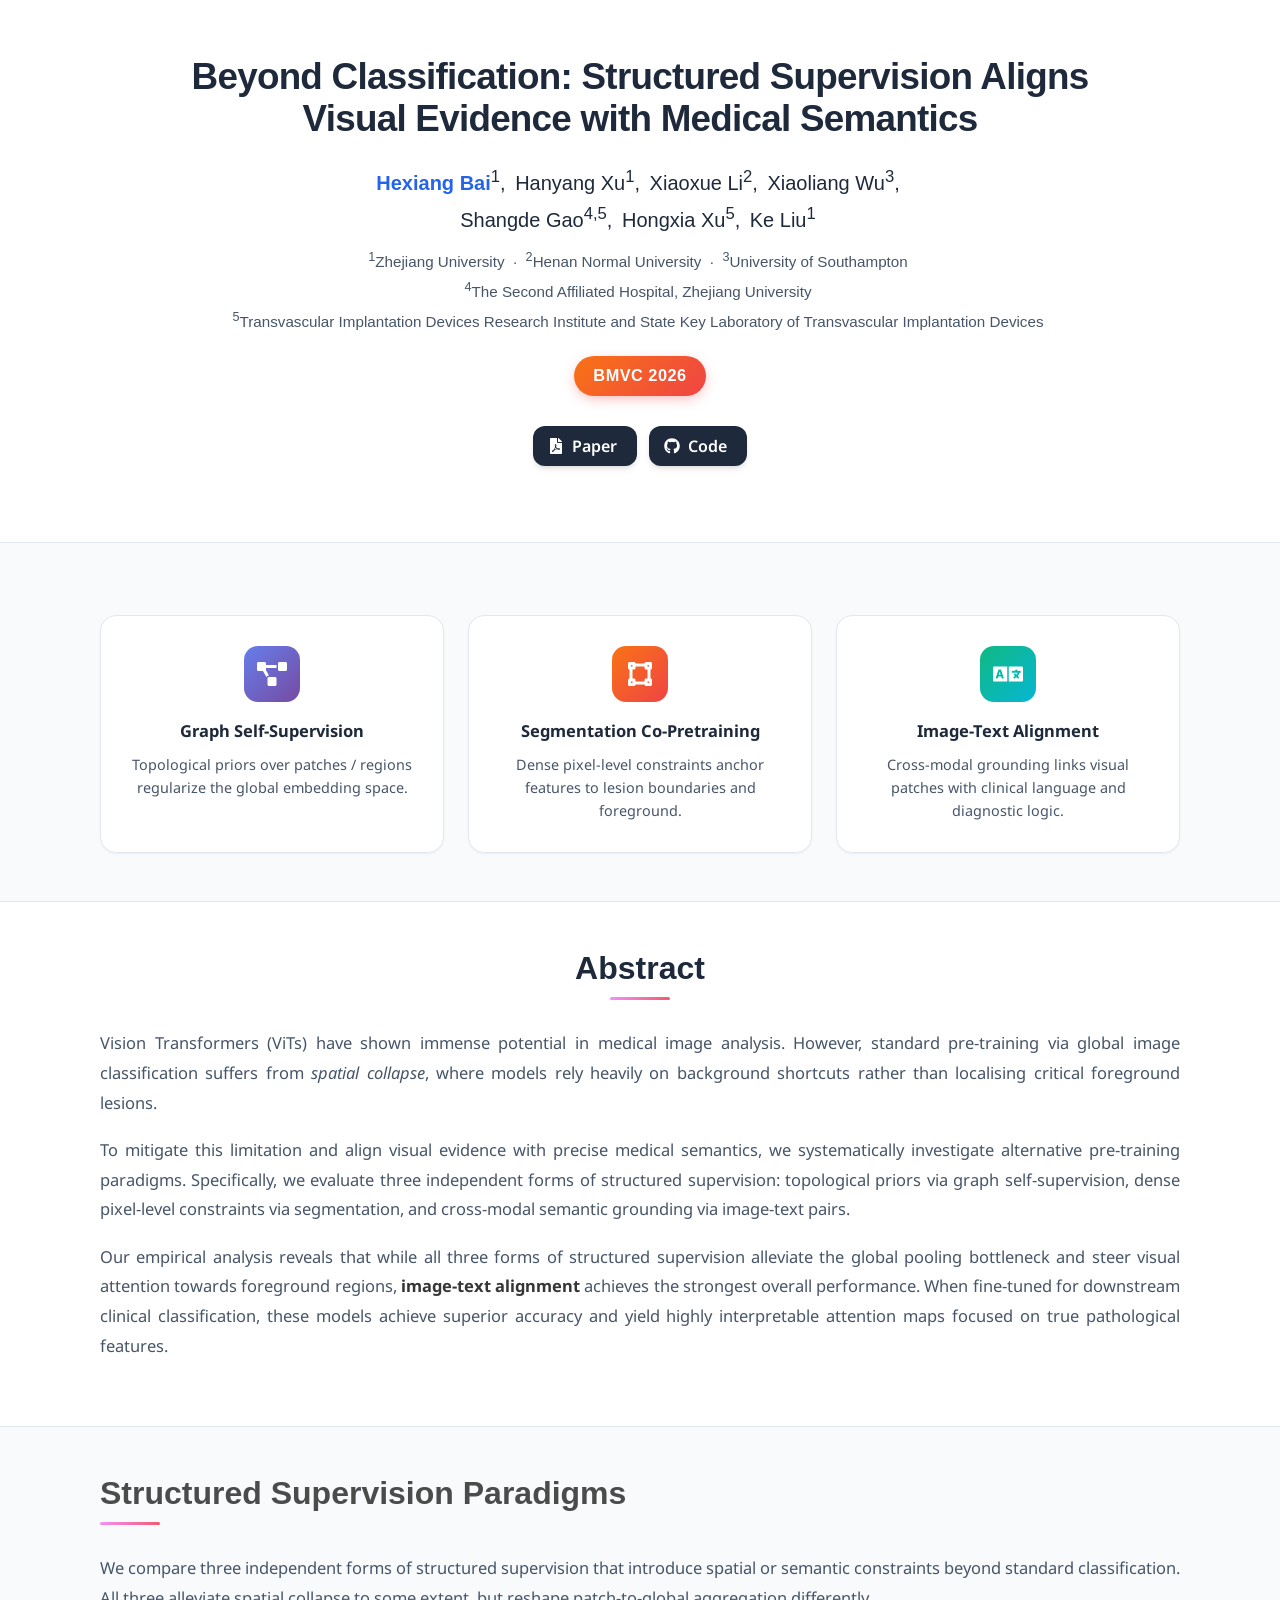
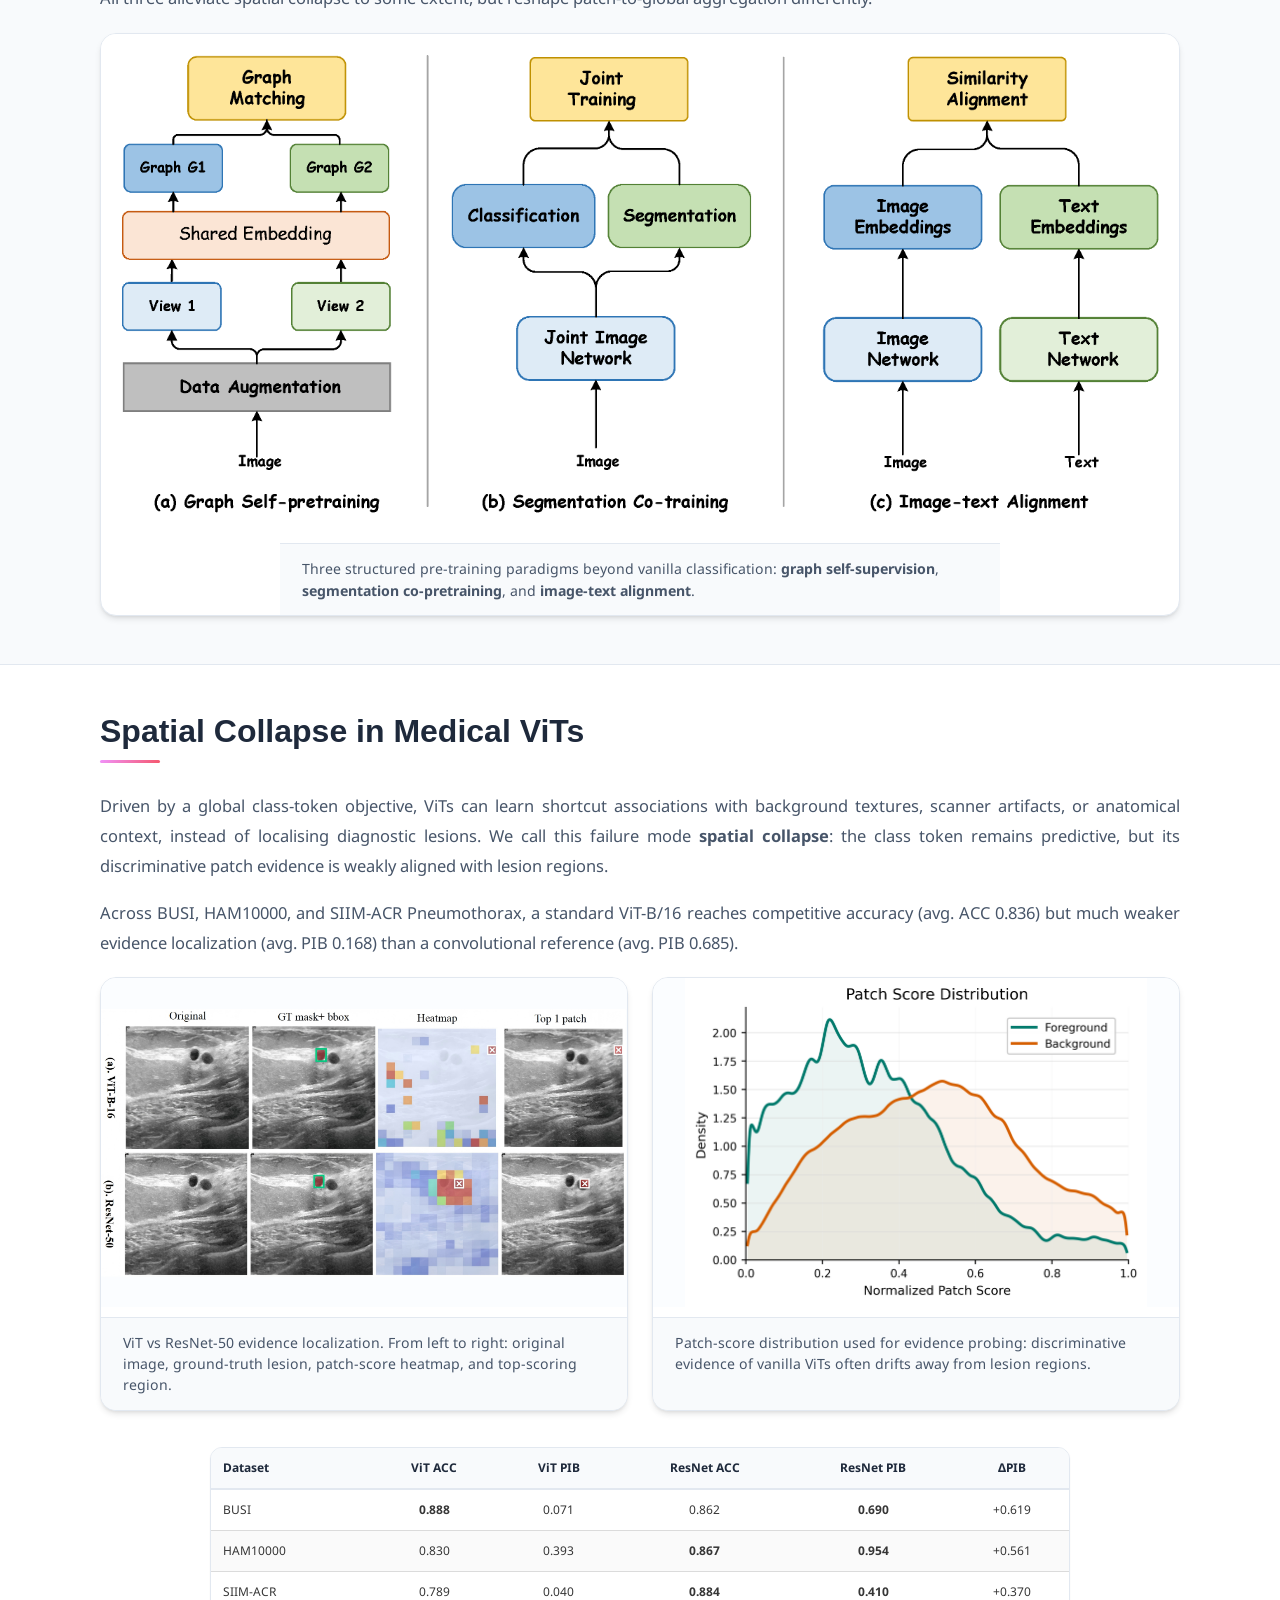
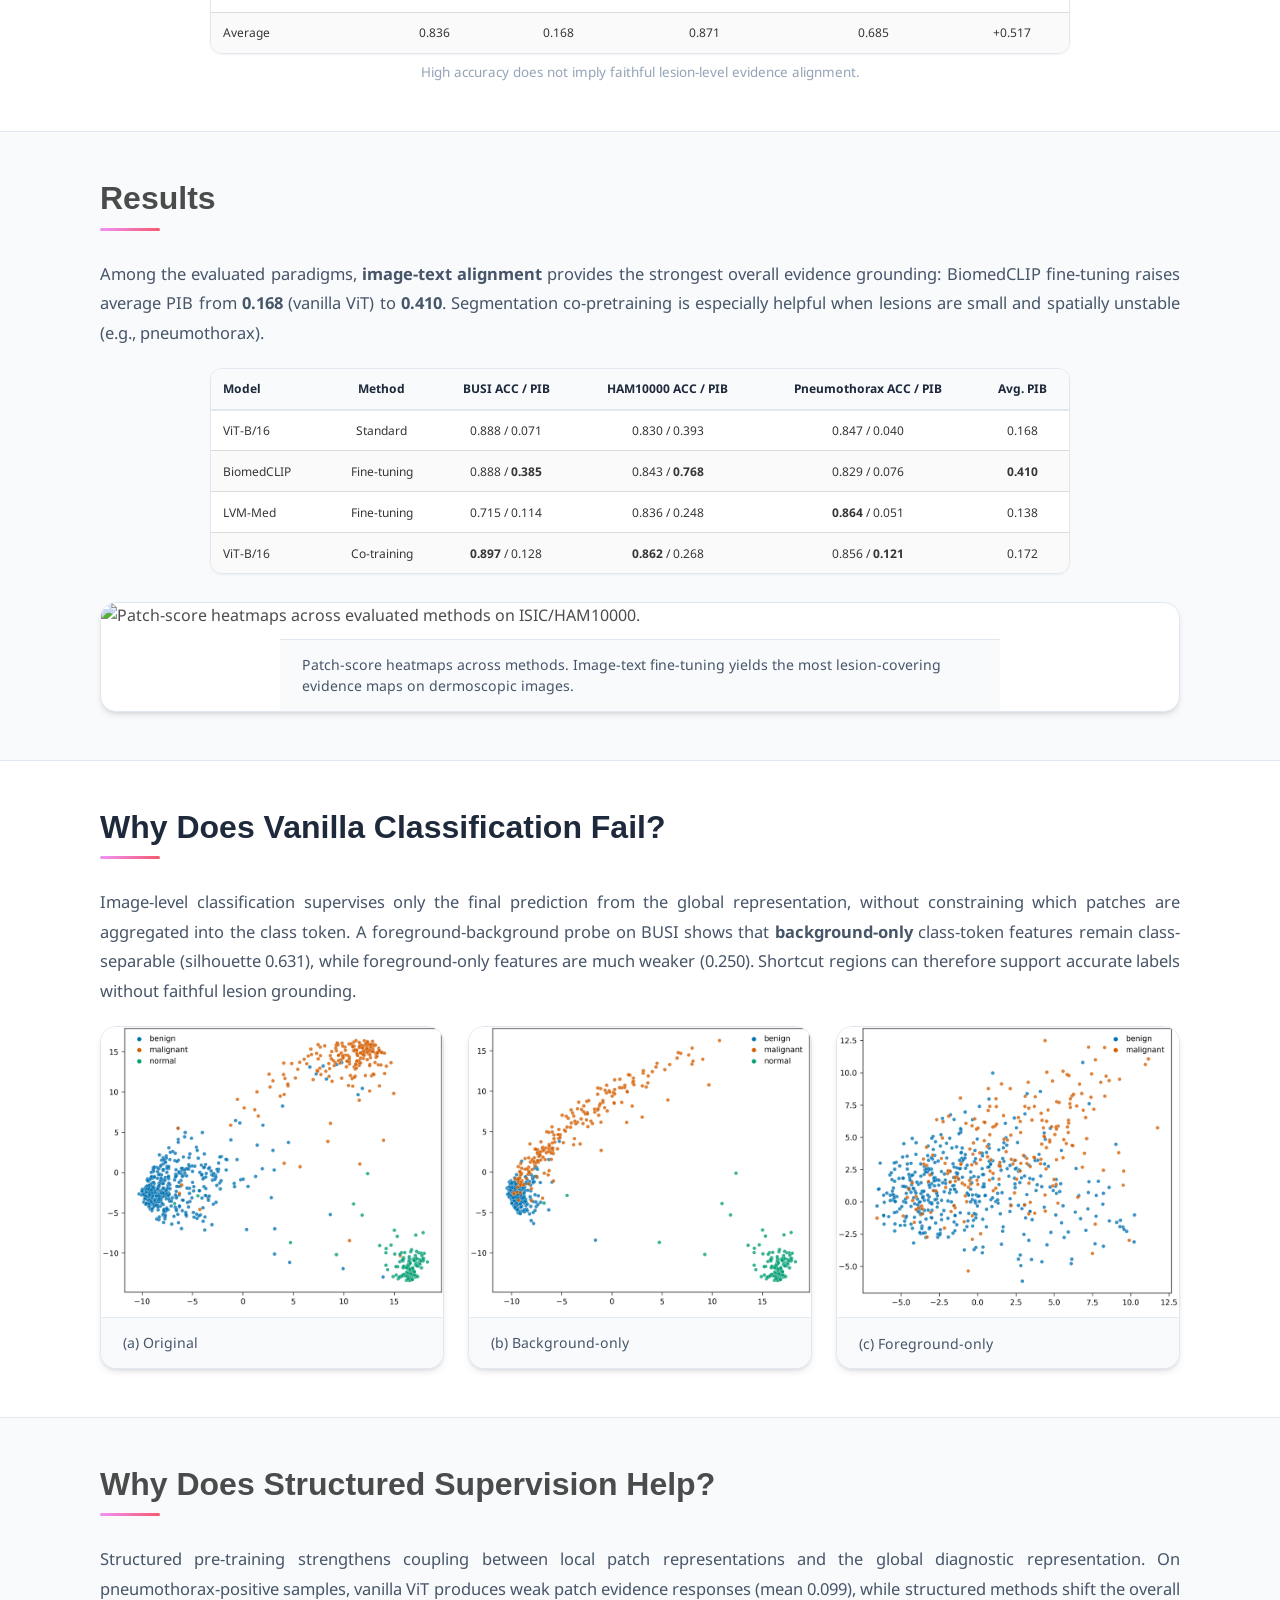
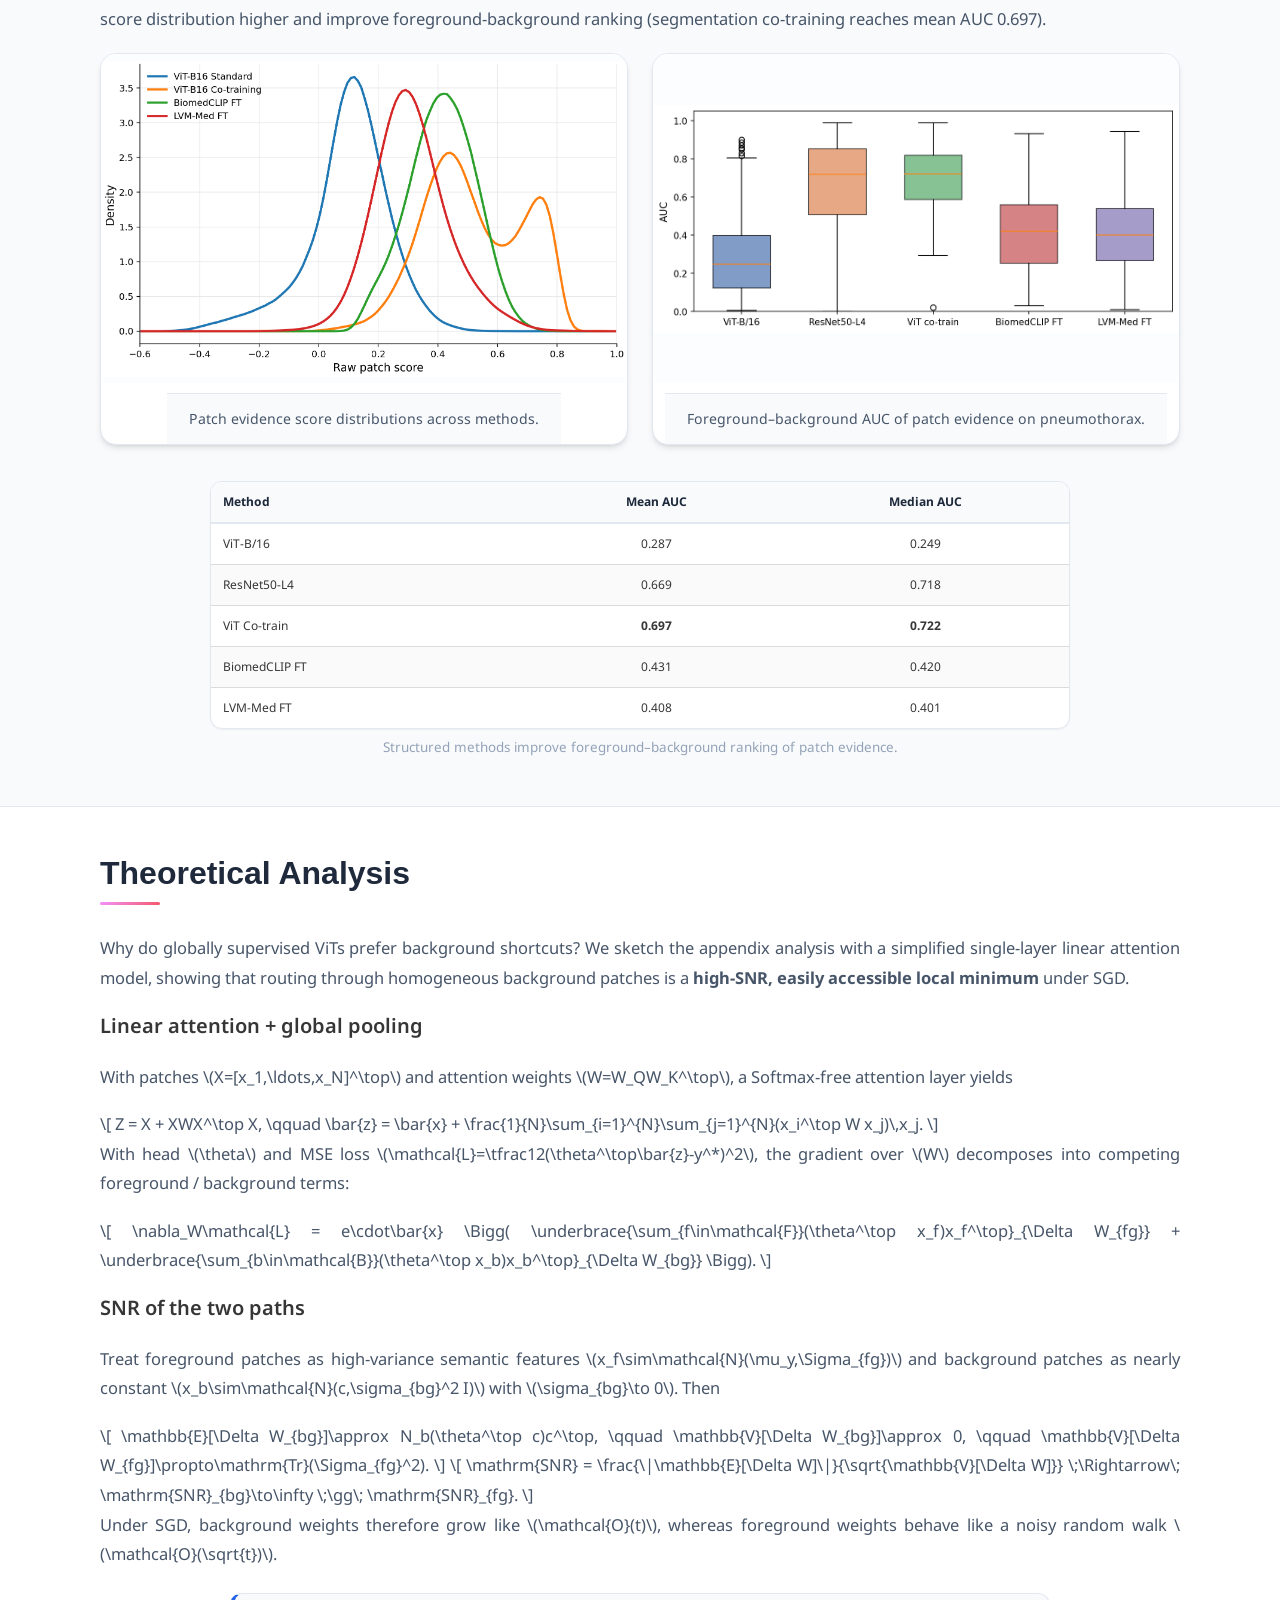
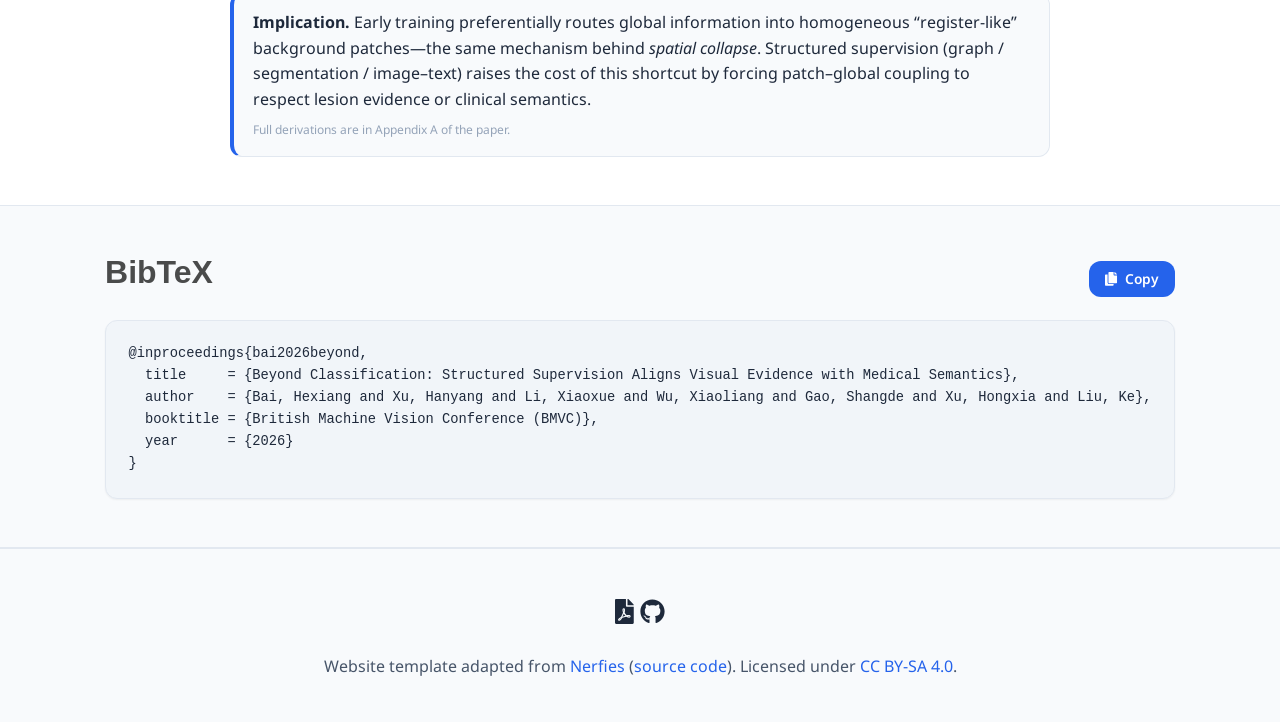
==== commit a0625447: "Abstract: overcome -> mitigate" ====
--- a/projects/Beyond-Classification/index.html
+++ b/projects/Beyond-Classification/index.html
@@ -17,14 +17,14 @@
   <link rel="stylesheet" href="./static/css/bulma-slider.min.css">
   <link rel="stylesheet" href="./static/css/fontawesome.all.min.css">
   <link rel="stylesheet" href="https://cdn.jsdelivr.net/gh/jpswalsh/academicons@1/css/academicons.min.css">
-  <link rel="stylesheet" href="./static/css/index.css?v=20260819e">
+  <link rel="stylesheet" href="./static/css/index.css?v=20260819f">
   <link rel="icon" href="./static/images/favicon.svg">
 
   <script defer src="https://ajax.googleapis.com/ajax/libs/jquery/3.5.1/jquery.min.js"></script>
   <script defer src="./static/js/fontawesome.all.min.js"></script>
   <script defer src="./static/js/bulma-carousel.min.js"></script>
   <script defer src="./static/js/bulma-slider.min.js"></script>
-  <script defer src="./static/js/index.js?v=20260819e"></script>
+  <script defer src="./static/js/index.js?v=20260819f"></script>
   <script>
     MathJax = {
       tex: { inlineMath: [['$', '$'], ['\\(', '\\)']], displayMath: [['$$', '$$'], ['\\[', '\\]']] },
@@ -147,7 +147,7 @@
               localising critical foreground lesions.
             </p>
             <p>
-              To overcome this limitation and align visual evidence with precise medical semantics,
+              To mitigate this limitation and align visual evidence with precise medical semantics,
               we systematically investigate alternative pre-training paradigms. Specifically, we
               evaluate three independent forms of structured supervision: topological priors via
               graph self-supervision, dense pixel-level constraints via segmentation, and
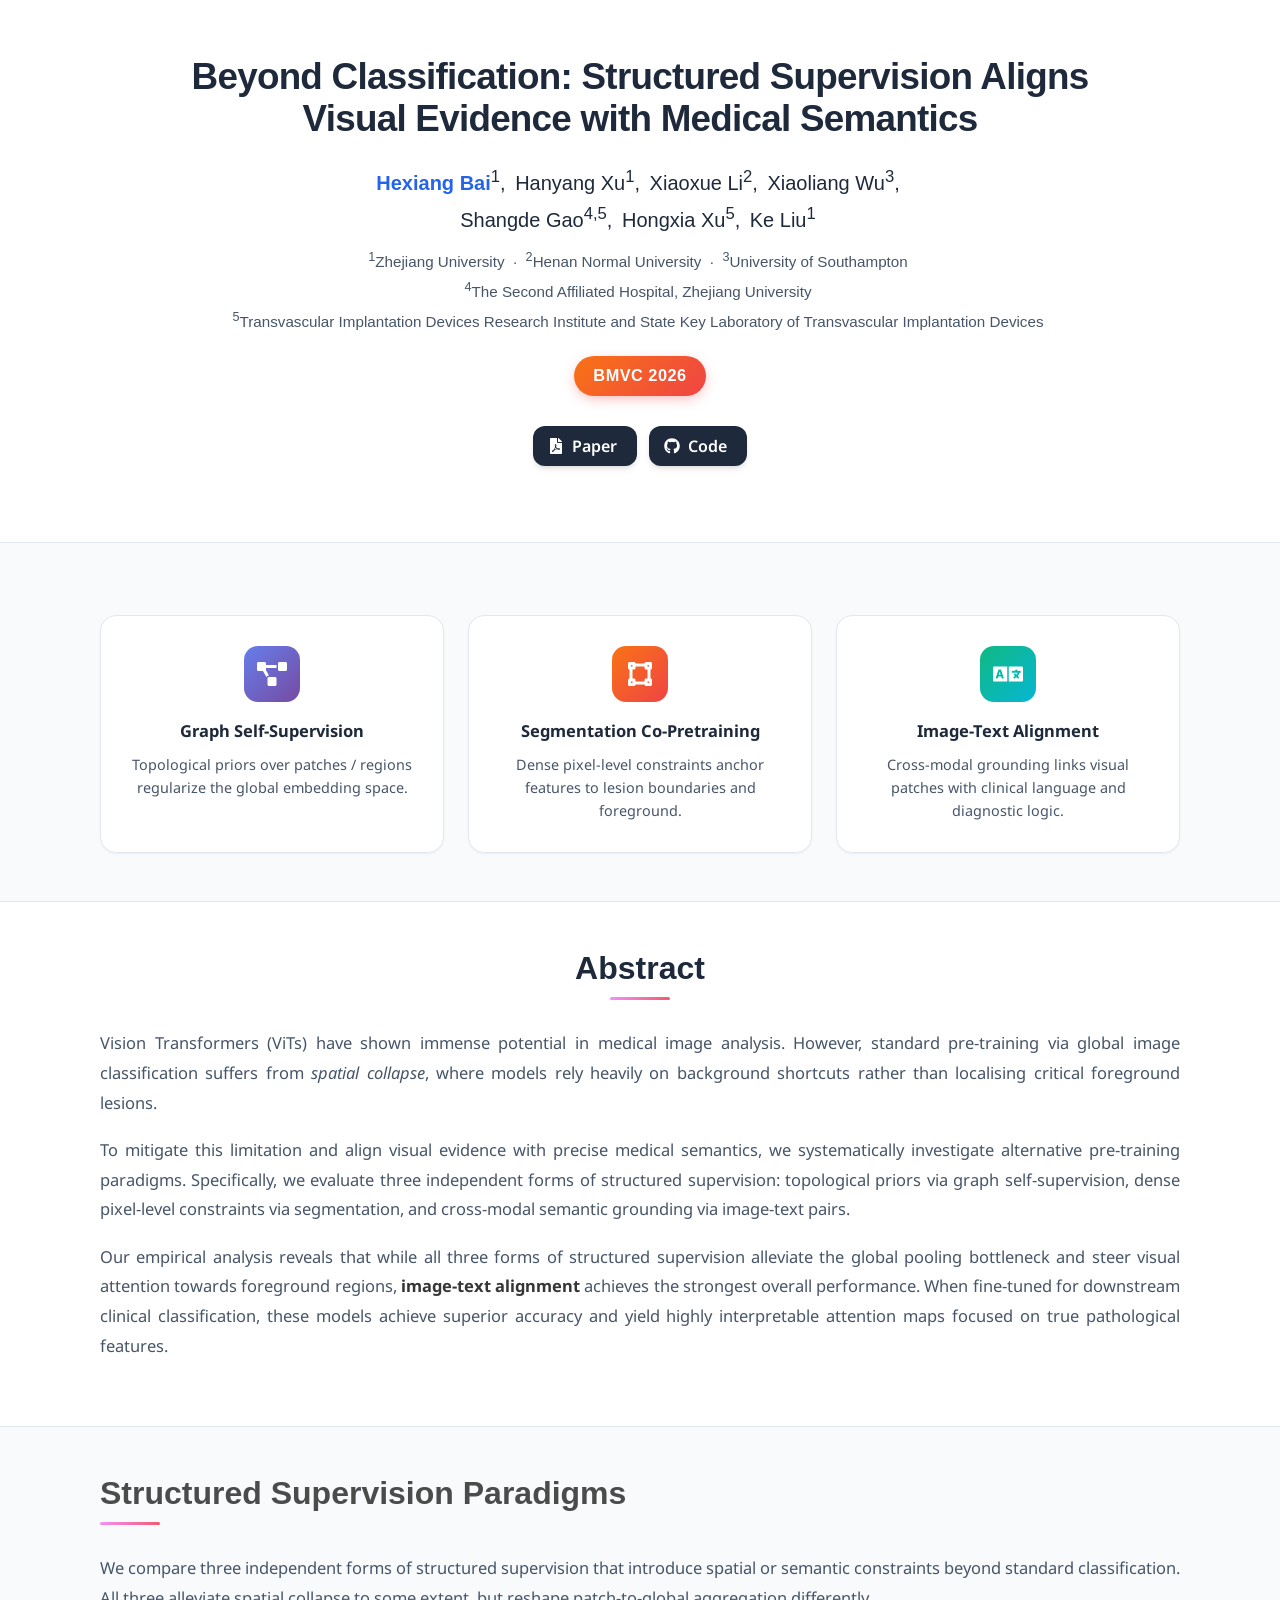
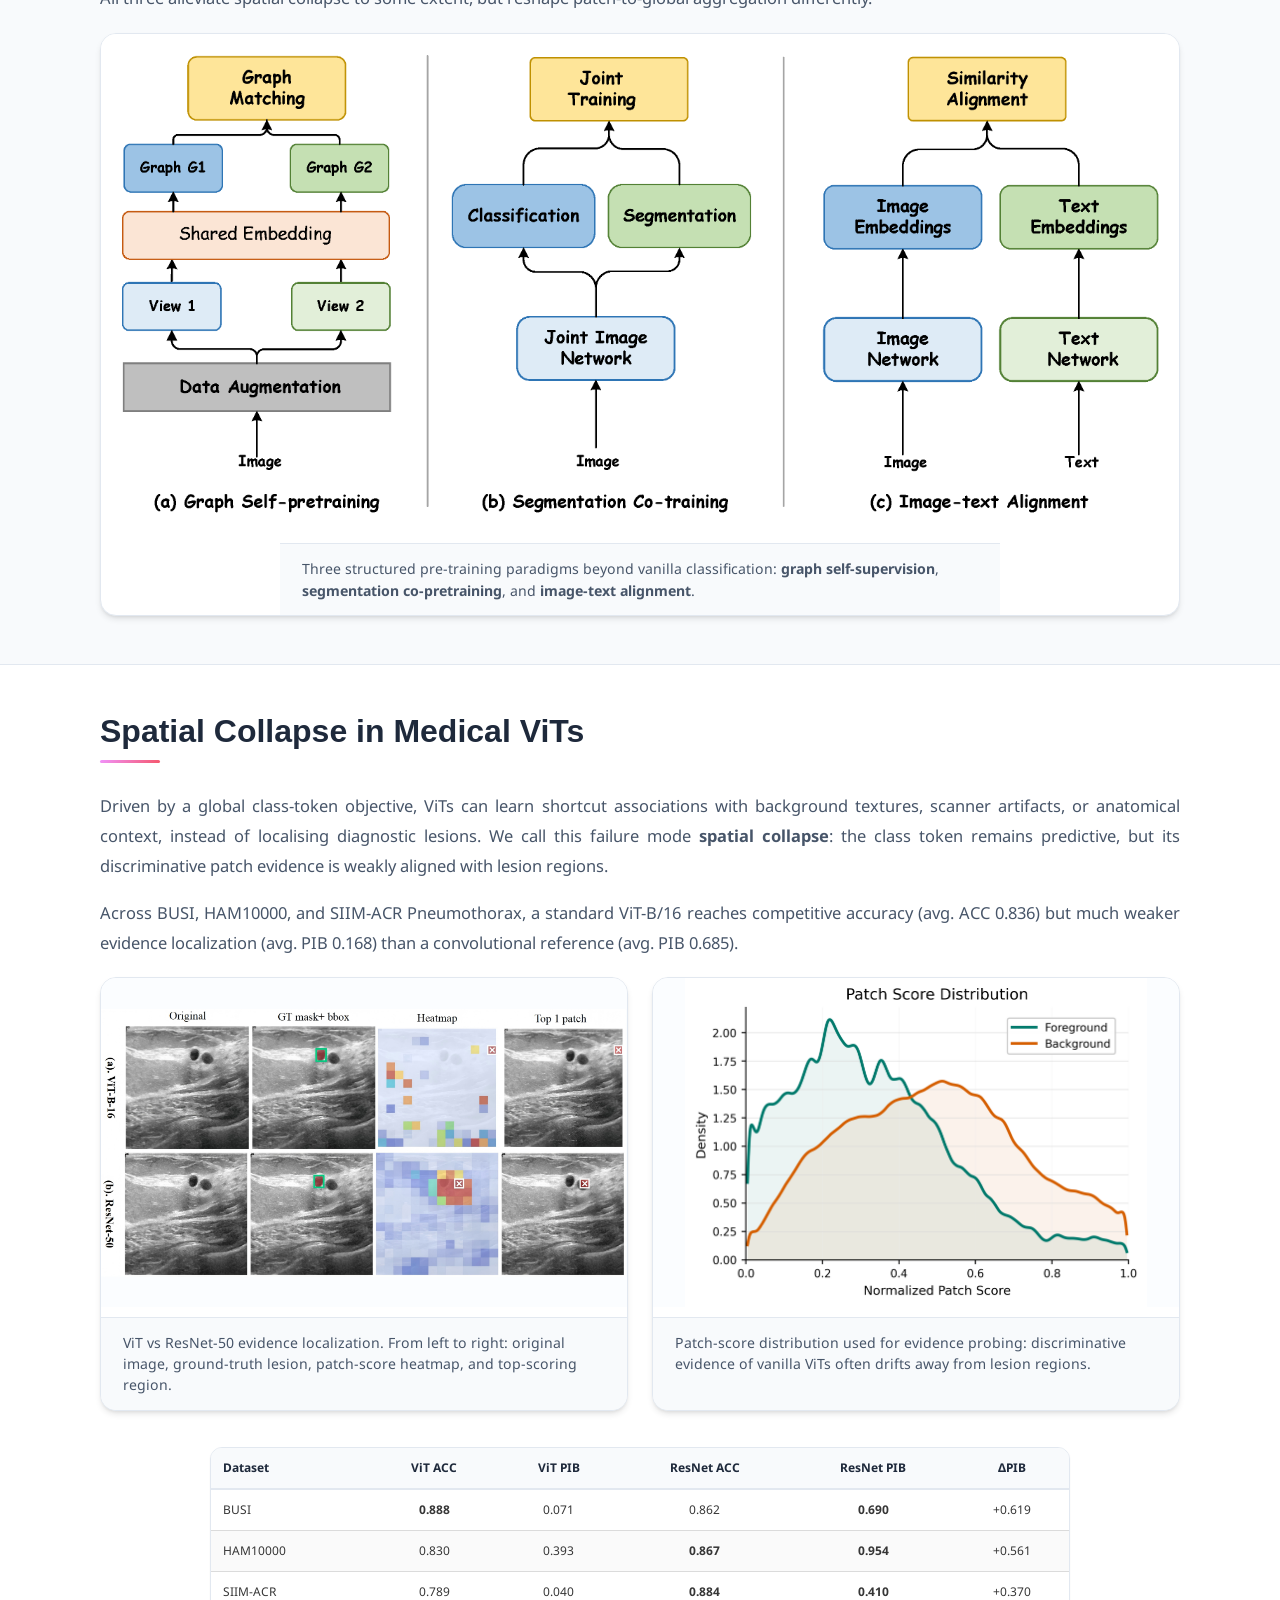
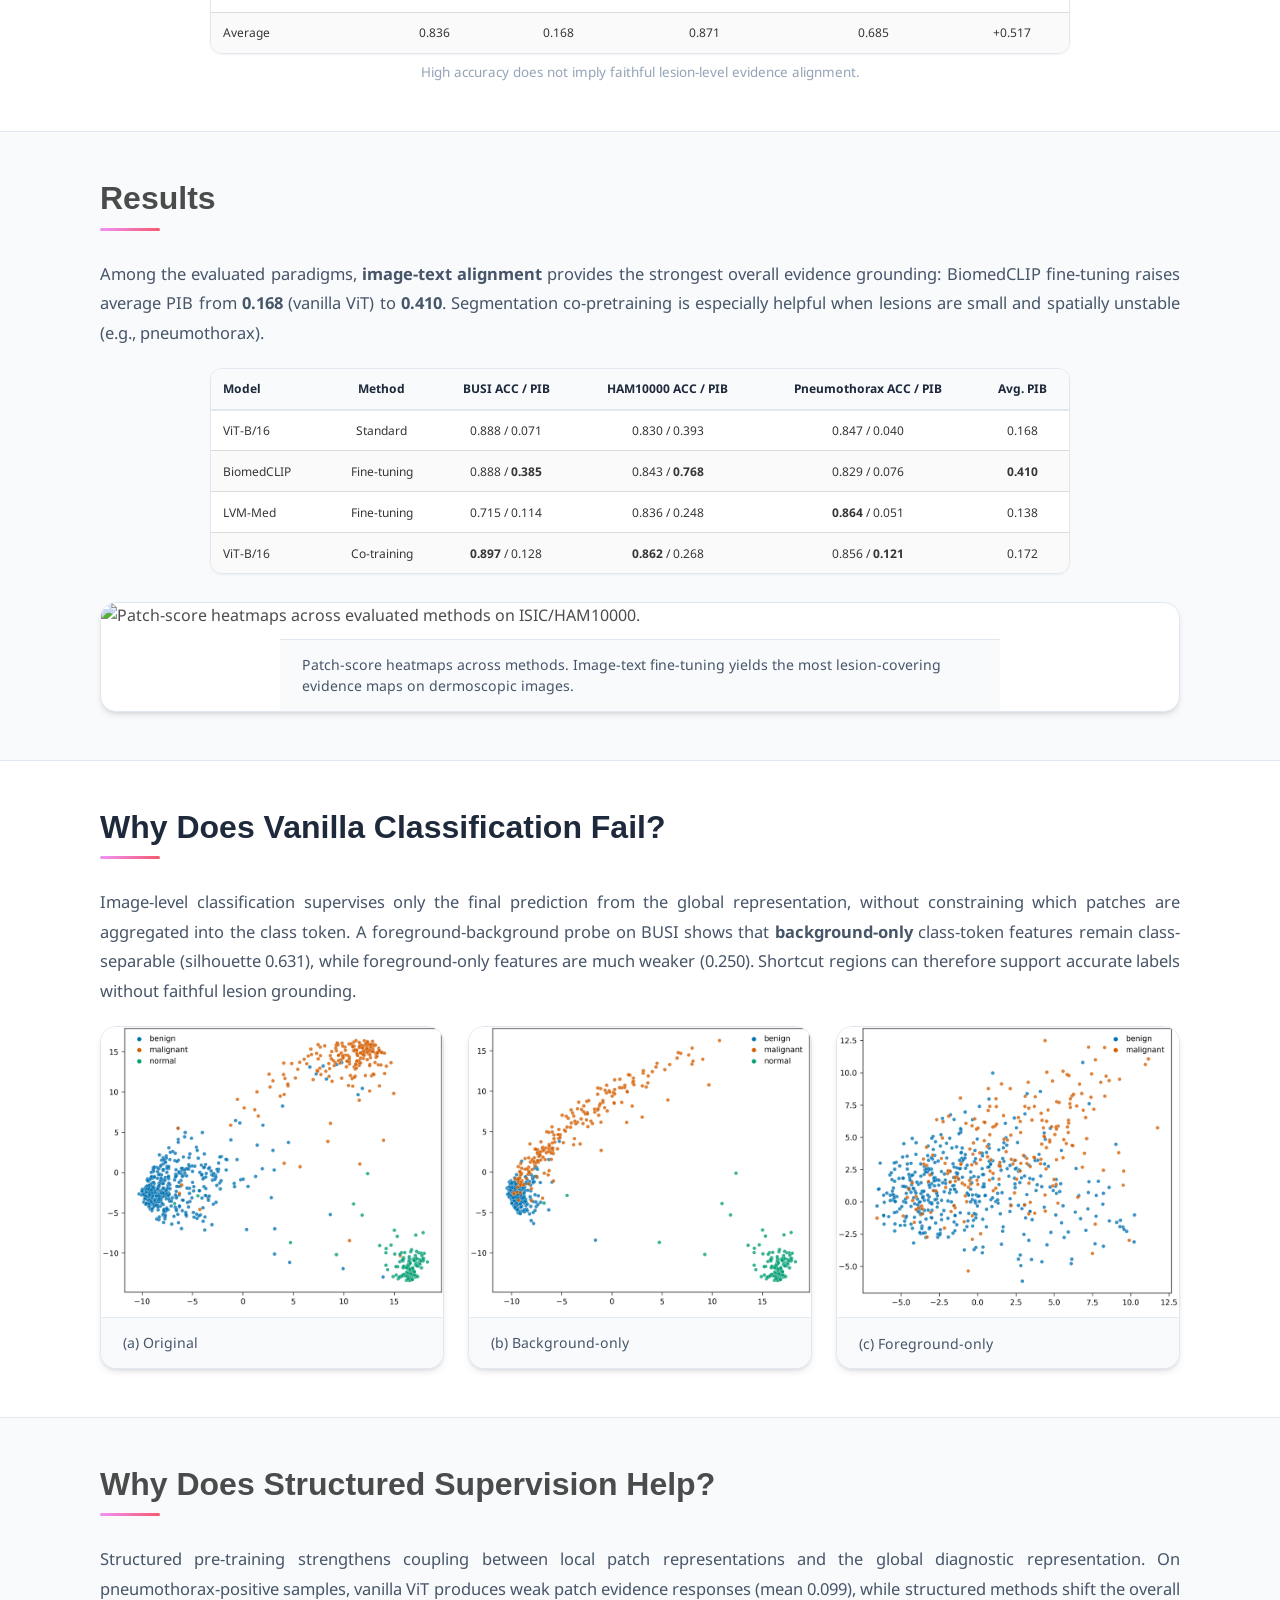
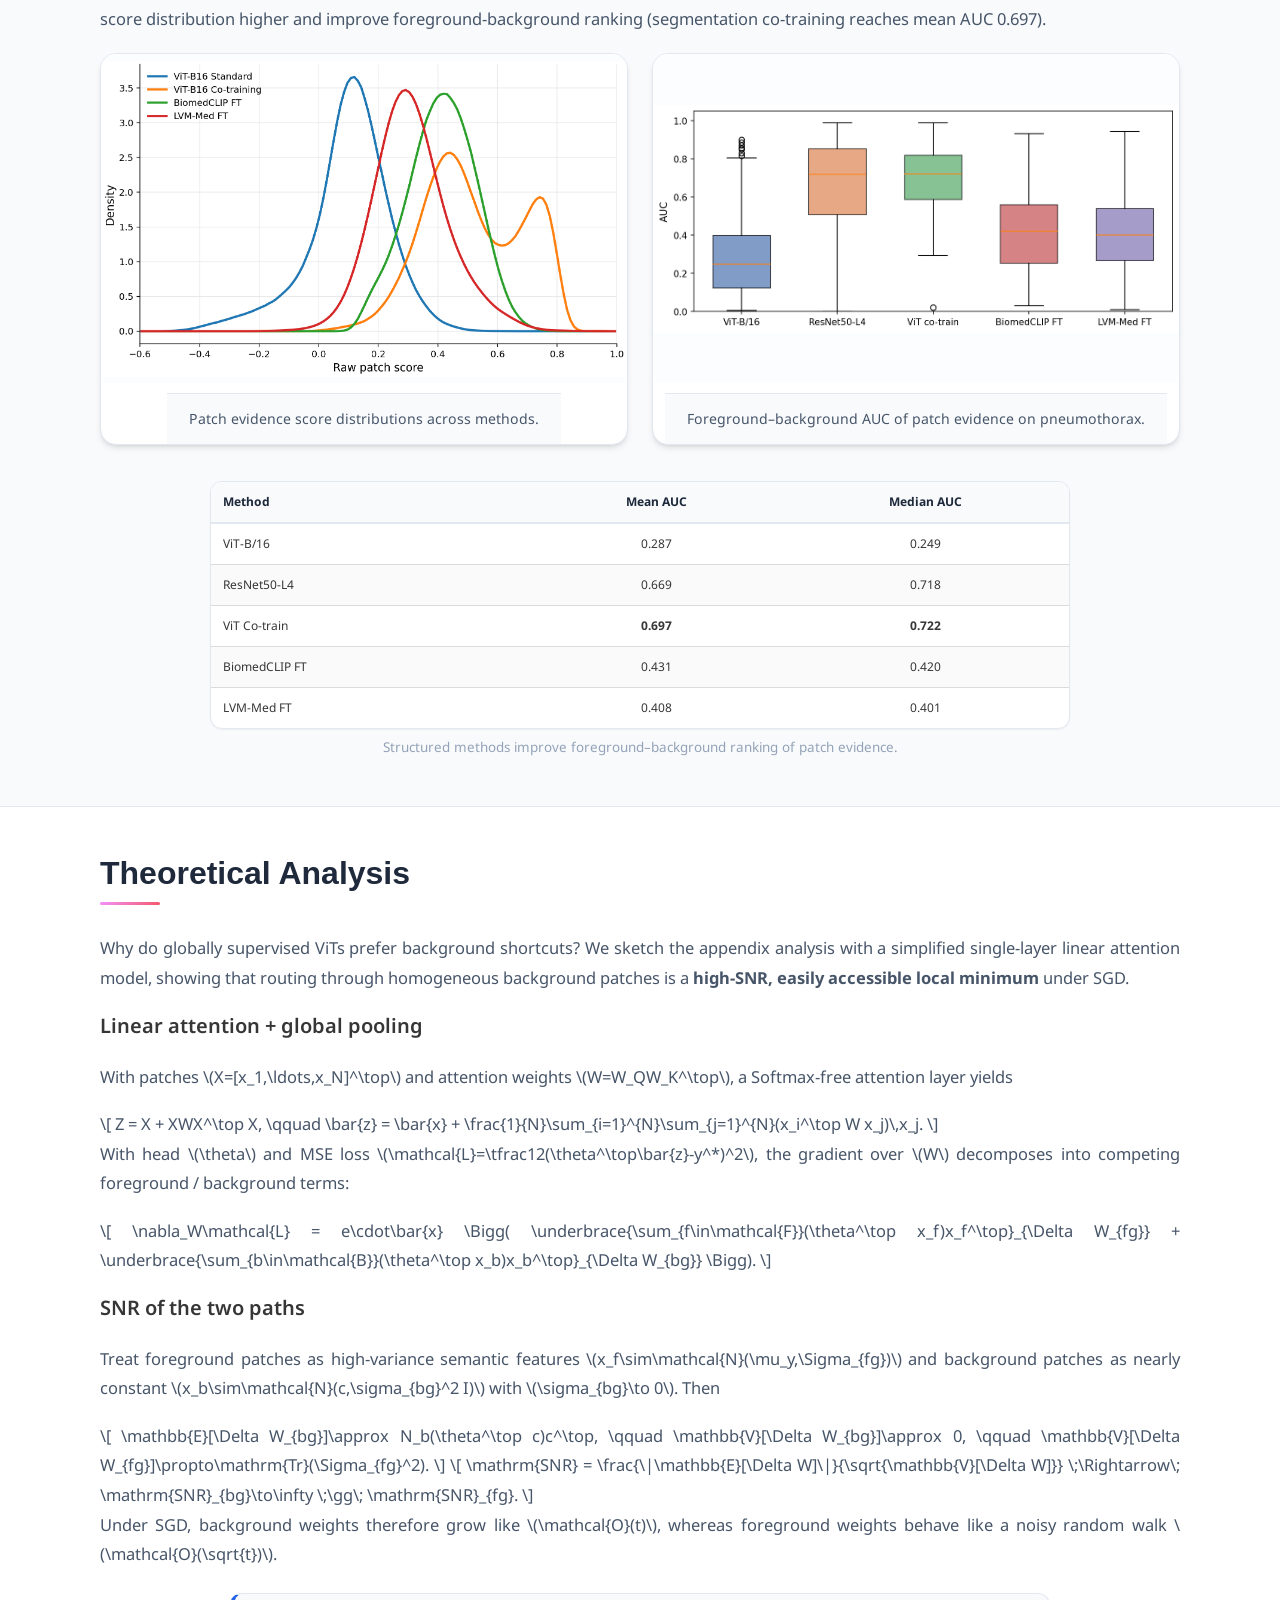
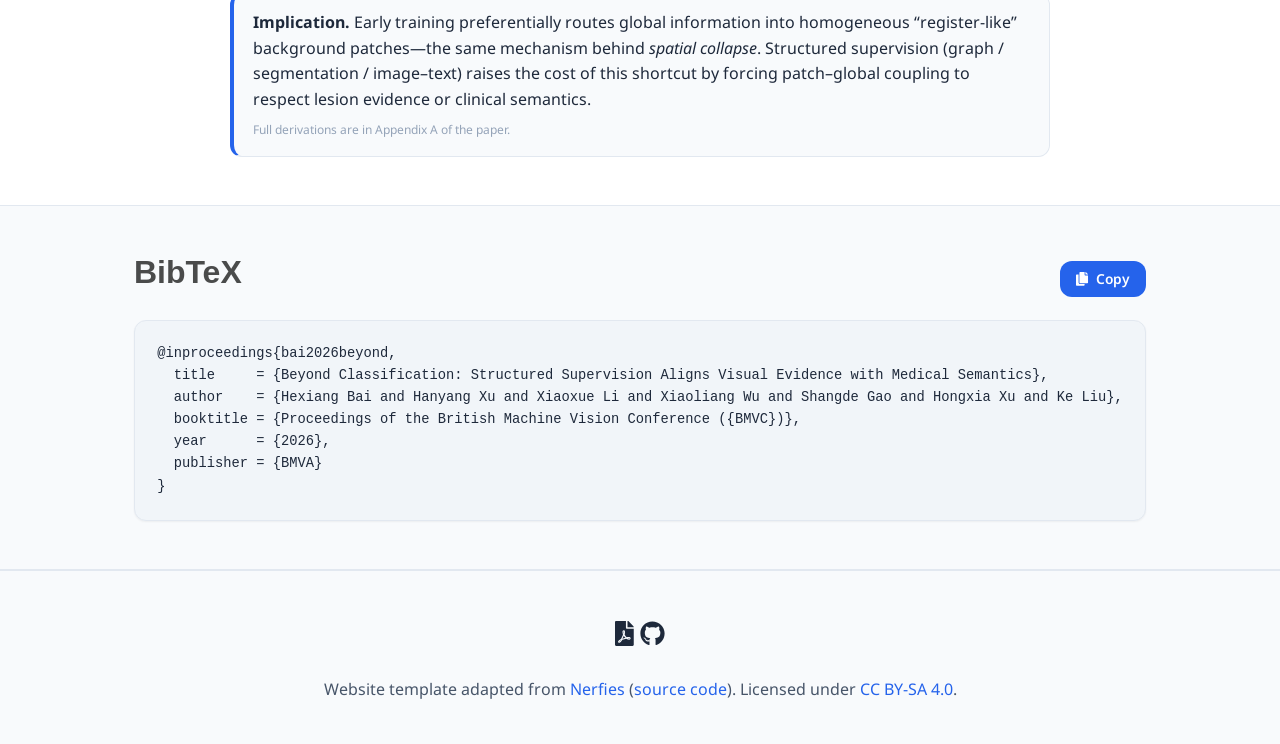
==== commit 407b7872: "Standardize BibTeX to match page author names" ====
--- a/projects/Beyond-Classification/index.html
+++ b/projects/Beyond-Classification/index.html
@@ -596,9 +596,10 @@
       </div>
       <pre id="bibtex-code"><code>@inproceedings{bai2026beyond,
   title     = {Beyond Classification: Structured Supervision Aligns Visual Evidence with Medical Semantics},
-  author    = {Bai, Hexiang and Xu, Hanyang and Li, Xiaoxue and Wu, Xiaoliang and Gao, Shangde and Xu, Hongxia and Liu, Ke},
-  booktitle = {British Machine Vision Conference (BMVC)},
-  year      = {2026}
+  author    = {Hexiang Bai and Hanyang Xu and Xiaoxue Li and Xiaoliang Wu and Shangde Gao and Hongxia Xu and Ke Liu},
+  booktitle = {Proceedings of the British Machine Vision Conference ({BMVC})},
+  year      = {2026},
+  publisher = {BMVA}
 }</code></pre>
     </div>
   </section>
